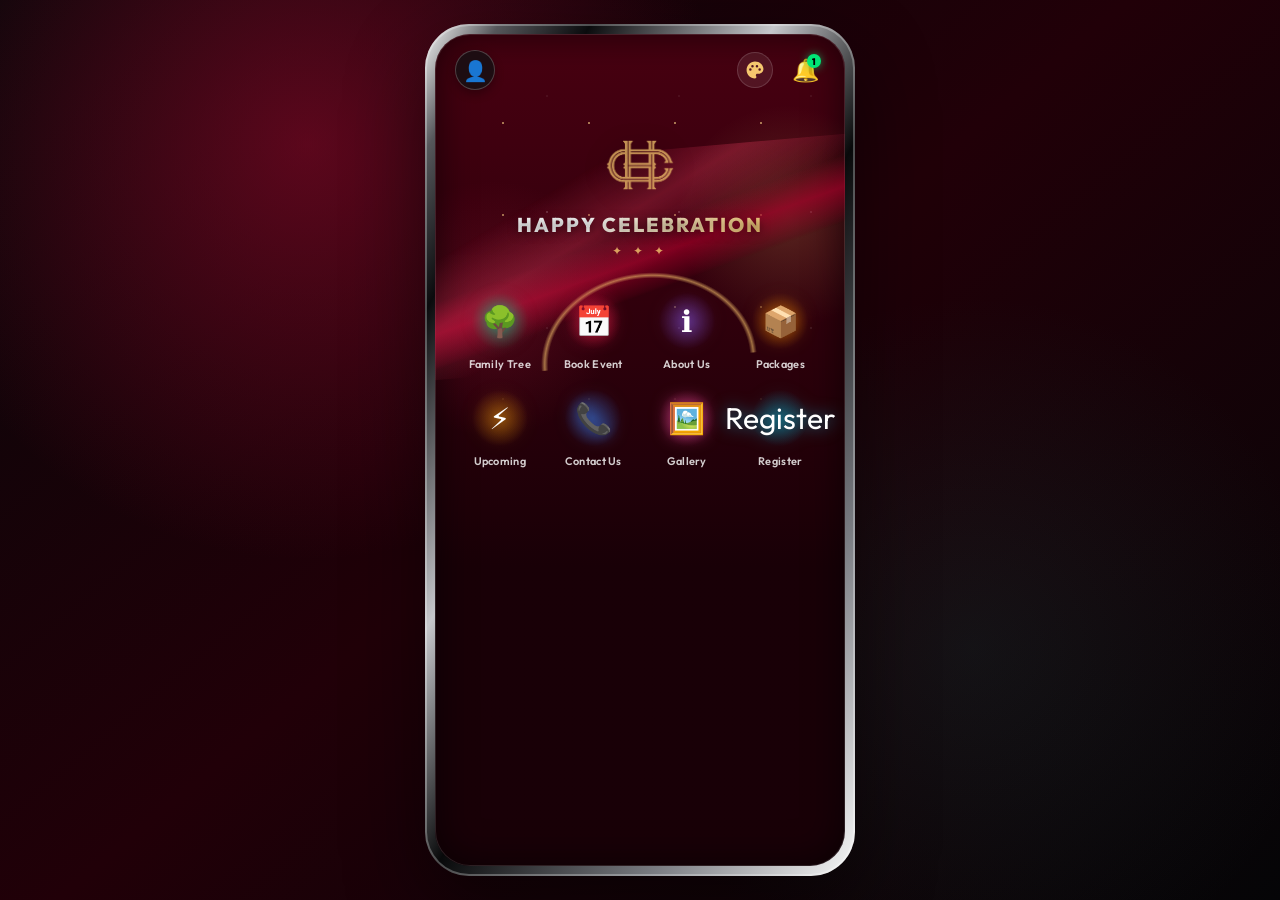
==== hc-dashboard-app/index.html @ 9bcf8393 "Bust browser cache for index.html by bumping styles.css and script.js query parameters to v=82" ====
<!doctype html>
<html lang="en">
  <head>
    <meta charset="utf-8">
    <meta name="viewport" content="width=device-width, initial-scale=1">
    <title>Happy Celebration</title>
    <link rel="preconnect" href="https://fonts.googleapis.com">
    <link rel="preconnect" href="https://fonts.gstatic.com" crossorigin>
    <link href="https://fonts.googleapis.com/css2?family=Outfit:wght@300;400;500;600;700;800&family=Poppins:wght@300;400;500;600;700;800&display=swap" rel="stylesheet">
    <link rel="stylesheet" href="styles.css?v=82">
  </head>
  <body>
    <main class="app-shell" aria-label="Happy Celebration application">
      <section class="phone-frame">
        <div class="screen">
          <!-- Floating Celebration Background Particles -->
          <div class="floating-celebration-container" id="floatingCelebrationContainer" aria-hidden="true"></div>

          <header class="dashboard-header">
            <button class="avatar-btn" id="avatarBtn" aria-label="User Profile" type="button">
              <span class="avatar-placeholder">👤</span>
            </button>
            
            <div class="header-right-actions">
              <!-- Theme Settings Toggle -->
              <button class="theme-settings-btn" id="themeSettingsBtn" aria-label="Change color theme" type="button">
                <span class="theme-picker-icon"></span>
              </button>
              
              <!-- Notification Bell Button -->
              <button class="notification-btn" id="notificationBtn" aria-label="Notifications" type="button">
                <span class="bell-icon">🔔</span>
                <span class="notification-badge">3</span>
              </button>
            </div>

            <!-- Theme Dropdown -->
            <div class="theme-dropdown" id="themeDropdown" style="display: none;">
              <span class="theme-dropdown-title">Choose Color</span>
              <div class="theme-options">
                <button class="theme-opt wine active" data-theme="wine" title="Wine Red" type="button"></button>
                <button class="theme-opt emerald" data-theme="emerald" title="Emerald Green" type="button"></button>
                <button class="theme-opt sapphire" data-theme="sapphire" title="Sapphire Blue" type="button"></button>
                <button class="theme-opt violet" data-theme="violet" title="Midnight Violet" type="button"></button>
                <button class="theme-opt luxury" data-theme="luxury" title="Black & Gold" type="button"></button>
              </div>
            </div>
          </header>

          <!-- Notifications Dropdown -->
          <div class="notifications-dropdown" id="notificationsDropdown" style="display: none;">
            <div class="notifications-header">
              <span>Notifications</span>
              <button class="clear-notifications-btn" id="clearNotificationsBtn" type="button">Clear All</button>
            </div>
            <div class="notifications-list" id="notificationsList">
              <div class="notification-item unread">
                <div class="notification-dot"></div>
                <div class="notification-content">
                  <p class="notification-text">Welcome to Happy Celebration! Plan your next milestone event.</p>
                  <span class="notification-time">Just now</span>
                </div>
              </div>
            </div>
          </div>

          <section class="home-view active" id="homeView" aria-label="Main menu">
            <!-- Center Monogram Logo Hero -->
            <div class="logo-hero-container">
              <img class="main-monogram-logo" src="../assets/hc-logo-mark.png" alt="Happy Celebration">
              <h1 class="logo-hero-title">HAPPY CELEBRATION</h1>
              <div class="logo-hero-sparkle">✦ ✦ ✦</div>
            </div>

            <!-- Cultfit Style Grid (4 columns, 2 rows) -->
            <div class="cultfit-grid">
              <button class="cultfit-tab-btn" type="button" data-panel="family">
                <div class="cultfit-icon-circle bg-emerald">
                  <span class="cultfit-icon">🌳</span>
                </div>
                <span class="cultfit-label">Family Tree</span>
              </button>
              <button class="cultfit-tab-btn" type="button" data-panel="book">
                <div class="cultfit-icon-circle bg-wine">
                  <span class="cultfit-icon">📅</span>
                </div>
                <span class="cultfit-label">Book Event</span>
              </button>
              <button class="cultfit-tab-btn" type="button" data-panel="about">
                <div class="cultfit-icon-circle bg-violet">
                  <span class="cultfit-icon">ℹ️</span>
                </div>
                <span class="cultfit-label">About Us</span>
              </button>
              <button class="cultfit-tab-btn" type="button" data-panel="packages">
                <div class="cultfit-icon-circle bg-luxury">
                  <span class="cultfit-icon">📦</span>
                </div>
                <span class="cultfit-label">Packages</span>
              </button>
              <button class="cultfit-tab-btn" type="button" data-panel="upcoming">
                <div class="cultfit-icon-circle bg-amber">
                  <span class="cultfit-icon">⚡</span>
                </div>
                <span class="cultfit-label">Upcoming</span>
              </button>
              <button class="cultfit-tab-btn" type="button" data-panel="contact">
                <div class="cultfit-icon-circle bg-sapphire">
                  <span class="cultfit-icon">📞</span>
                </div>
                <span class="cultfit-label">Contact Us</span>
              </button>
              <button class="cultfit-tab-btn" type="button" data-panel="gallery">
                <div class="cultfit-icon-circle bg-pink">
                  <span class="cultfit-icon">🖼️</span>
                </div>
                <span class="cultfit-label">Gallery</span>
              </button>
              <button class="cultfit-tab-btn" type="button" data-panel="register">
                <div class="cultfit-icon-circle bg-cyan">
                  <span class="cultfit-icon">🔑</span>
                </div>
                <span class="cultfit-label">Register</span>
              </button>
            </div>
          </section>

          <section class="panel-view" id="panelView" aria-live="polite">
            <div class="panel-top">
              <button class="back-button" type="button" id="backButton" aria-label="Back to menu">&lsaquo;</button>
              <div>
                <p id="panelKicker">Happy Celebration</p>
                <h2 id="panelTitle">Book Event</h2>
              </div>
            </div>
            <div class="panel-content" id="panelContent"></div>
          </section>


        </div>
      </section>
    </main>

    <template id="bookTemplate">
      <div class="book-workspace" style="display: flex; flex-direction: column; height: 100%; min-height: 0;">
        <!-- Custom Tabs Navigation -->
        <div class="book-tabs-nav">
          <button type="button" class="book-tab-nav-btn active" id="bookNowTabBtn">Book Now</button>
          <button type="button" class="book-tab-nav-btn" id="basePricesTabBtn">Base Prices</button>
        </div>

        <!-- Book Now View -->
        <div class="book-now-view active" id="bookNowView" style="display: flex; flex-direction: column; flex: 1; min-height: 0; overflow-y: auto; padding-bottom: 24px;">
          <form class="lux-form book-form" id="bookingForm" style="display: flex; flex-direction: column; gap: 14px; margin-top: 4px;">
            <label>
              <span>Name</span>
              <input name="name" type="text" placeholder="Your name" required autocomplete="off">
            </label>
            <label>
              <span>Event Type</span>
              <select name="eventType" id="bookingEventType" required>
                <option value="Birthday">Birthday</option>
                <option value="Wedding">Wedding</option>
                <option value="Anniversary">Anniversary</option>
                <option value="Corporate Celebration">Corporate Celebration</option>
              </select>
            </label>
            <label>
              <span>Date</span>
              <div class="dropdown-group">
                <select name="bookingMonth" id="bookingMonth" required>
                  <option value="">Month</option>
                  <option value="01">Jan</option>
                  <option value="02">Feb</option>
                  <option value="03">Mar</option>
                  <option value="04">Apr</option>
                  <option value="05">May</option>
                  <option value="06">Jun</option>
                  <option value="07">Jul</option>
                  <option value="08">Aug</option>
                  <option value="09">Sep</option>
                  <option value="10">Oct</option>
                  <option value="11">Nov</option>
                  <option value="12">Dec</option>
                </select>
                <select name="bookingDay" id="bookingDay" required>
                  <option value="">Day</option>
                </select>
                <select name="bookingYear" id="bookingYear" required>
                  <option value="">Year</option>
                </select>
              </div>
            </label>
            <label>
              <span>Guests</span>
              <input name="guests" id="bookingGuests" type="number" min="10" max="1000" value="100" required>
            </label>
            <label>
              <span>Venue</span>
              <input name="venue" type="text" placeholder="City or venue name" required autocomplete="off">
            </label>

            <!-- Live Quote Estimation Card -->
            <div class="live-quote-card" id="liveQuoteCard">
              <span class="quote-header">✦ Live Price Estimation ✦</span>
              <div class="quote-row">
                <span>Base Setup Fee:</span>
                <span id="quoteBaseSetup" class="quote-val">₹0</span>
              </div>
              <div class="quote-row">
                <span>Catering & Setup:</span>
                <span id="quotePerGuest" class="quote-val">₹0</span>
              </div>
              <div class="quote-divider"></div>
              <div class="quote-row total">
                <span>Estimated Total:</span>
                <span id="quoteTotal" class="quote-val">₹0</span>
              </div>
            </div>

            <button class="primary-action" type="submit" style="margin-top: 6px;">Send Booking</button>
            <p class="form-note" id="bookingNote"></p>
          </form>
        </div>

        <!-- Base Prices View -->
        <div class="base-prices-view" id="basePricesView" style="display: none; flex-direction: column; gap: 16px; padding-bottom: 24px; max-height: 480px; overflow-y: auto; padding-right: 4px; margin-top: 4px;">
          <!-- Pricing sheets will be dynamically rendered here -->
        </div>
      </div>
    </template>

    <template id="galleryTemplate">
      <div class="photo-grid">
        <figure>
          <img src="../assets/event-lights.webp" alt="Elegant outdoor event lights">
          <figcaption>Evening Decor</figcaption>
        </figure>
        <figure>
          <img src="../assets/celebration-bg.webp" alt="Colorful celebration confetti">
          <figcaption>Celebration Mood</figcaption>
        </figure>
        <figure>
          <img src="../assets/family-tree.png" alt="Family tree artwork">
          <figcaption>Family Moments</figcaption>
        </figure>
      </div>
    </template>

    <template id="aboutTemplate">
      <article class="story-card" style="max-height: 480px; overflow-y: auto; padding-bottom: 24px;">
        <img src="../assets/event-lights.webp" alt="Warm celebration venue">
        <h3 style="margin-top: 20px; font-size: 19px; line-height: 1.45; color: var(--gold-100);">Never miss the chance to make memories with your family, friends and special ones.</h3>
        <p>At Happy Celebration, we believe that every special moment deserves to be remembered and cherished. Our mission is simple: to bring joy, convenience, and thoughtful planning to your family’s most important occasions.</p>
        <p>We collect and organize birthdays, anniversaries, and milestones, then proactively remind you before each event. With just a few taps, you can book complete celebration packages — from décor, cakes, flowers, snacks, and delicious food spreads — delivered right to your home or chosen venue.</p>
        <p style="font-family: Georgia, serif; font-style: italic; color: var(--gold-100); font-size: 15px; font-weight: 700; text-align: center; margin: 24px 0; padding: 10px 0; border-top: 1px dashed rgba(245, 199, 110, 0.3); border-bottom: 1px dashed rgba(245, 199, 110, 0.3); text-shadow: 0 0 8px rgba(245, 199, 110, 0.4);">
          ✦ Never miss celebrating — make it memorable. ✦
        </p>
        <p>Our vision is to make celebrations stress‑free, beautifully organized, and truly unforgettable. Whether it’s a cozy family gathering with light snacks or a grand event with full meals, we’re here to ensure that happiness arrives on time, every time.</p>
        <div class="stats" style="margin-top: 20px;">
          <span><strong>250+</strong>Events</span>
          <span><strong>12</strong>Cities</span>
          <span><strong>4.9</strong>Rating</span>
        </div>
      </article>
    </template>

    <template id="familyTemplate">
      <div class="family-workspace">
        <!-- Custom Tabs Navigation -->
        <div class="family-tabs-nav">
          <button type="button" class="family-tab-nav-btn active" id="editorTabBtn">Members</button>
          <button type="button" class="family-tab-nav-btn" id="previewTabBtn">Preview</button>
          <button type="button" class="family-tab-nav-btn" id="syncTabBtn">Sync</button>
        </div>

        <!-- Editor Tab View -->
        <div class="family-editor-view active" id="familyEditorView">
          <div class="editor-header">
            <button class="primary-action" id="addMemberBtn" type="button">+ Add Family Member</button>
            <button class="secondary-action" id="exportCsvBtn" type="button" style="min-height: 40px; font-size: 13px; padding: 0 16px;">Export Excel</button>
            <button class="danger-action" id="clearTreeBtn" type="button">Reset Tree</button>
          </div>
          <div class="members-list-list" id="membersListList">
            <!-- Dynamically populated list of member rows -->
          </div>
        </div>

        <!-- Preview Tab View -->
        <div class="family-preview-view" id="familyPreviewView" style="display: none;">

          <div class="tree-zoom-controls">
            <button type="button" class="zoom-btn" id="zoomOutBtn" aria-label="Zoom Out">−</button>
            <span class="zoom-label" id="zoomLabel">100%</span>
            <button type="button" class="zoom-btn" id="zoomInBtn" aria-label="Zoom In">+</button>
            <button type="button" class="zoom-btn" id="zoomFitBtn">Auto Fit</button>
            <button type="button" class="zoom-btn" id="clearTreeZoomBtn" style="width: auto; padding: 0 10px; font-size: 11px; text-transform: uppercase; letter-spacing: 0.5px; border-color: rgba(255, 74, 90, 0.4); color: #ff9aa2; background: rgba(255, 74, 90, 0.1); margin-left: 8px;">Reset</button>
          </div>
          
          <div class="tree-canvas-wrapper circular-mode" id="treeCanvasWrapper">
            <div id="treeCanvas" class="tree-canvas">
              <!-- Dynamically populated interactive tree -->
            </div>
          </div>
          <p class="swipe-hint">↔ Tap circles to edit/delete. Swipe/zoom to explore tree ↔</p>
        </div>

        <!-- Sync Tab View -->
        <div class="family-sync-view" id="familySyncView" style="display: none;">
          <div class="sync-card">
            <h3>Google Sheets Sync</h3>
            <p>Automatically save and backup your family tree to a Google Sheet, allowing family members to submit their details directly from their own devices.</p>
            
            <label class="lux-label" style="display: block; margin-bottom: 14px;">
              <span style="display: block; margin-bottom: 6px; font-size: 13px; font-weight: 500; color: var(--gold-300);">Google Apps Script Web App URL</span>
              <input type="url" id="googleSheetUrlInput" placeholder="https://script.google.com/macros/s/.../exec" autocomplete="off" style="width: 100%; min-height: 42px; padding: 10px; border-radius: 8px; border: 1px solid rgba(245, 199, 110, 0.4); background: rgba(30, 4, 12, 0.85); color: #fff;">
            </label>
            
            <div class="sync-actions" style="margin-top: 14px; display: flex; flex-direction: column; gap: 10px;">
              <div style="display: flex; gap: 10px; width: 100%;">
                <button class="primary-action" id="pullFromSheetsBtn" type="button" style="flex: 1; min-height: 40px; font-size: 13px;">Pull from Google Sheets</button>
                <button class="primary-action" id="pushToSheetsBtn" type="button" style="flex: 1; min-height: 40px; font-size: 13px;">Push to Google Sheets</button>
              </div>
              <button class="secondary-action" id="saveSyncConfigBtn" type="button" style="width: 100%; min-height: 40px; font-size: 13px;">Save Config</button>
            </div>
            
            <div id="syncStatusMessage" style="margin-top: 12px; font-size: 13px; color: var(--gold-300); font-weight: 500; text-align: center;"></div>
            
            <div class="instructions-box" style="margin-top: 20px; padding: 14px; border: 1px dashed rgba(245, 199, 110, 0.3); border-radius: 8px; font-size: 13px; color: #eee; background: rgba(30, 4, 12, 0.35);">
              <h4 style="color: var(--gold-100); margin-bottom: 8px;">How to set up Google Sheets (100% Free):</h4>
              <ol style="margin-left: 16px; display: flex; flex-direction: column; gap: 6px; padding-left: 10px;">
                <li>Create a new Google Sheet.</li>
                <li>Go to <strong>Extensions &gt; Apps Script</strong>.</li>
                <li>Delete any default code, paste the script code using the button below.</li>
                <li>Click <strong>Deploy &gt; New deployment</strong>. Select "Web app", set Execute as "Me", and Who has access to "Anyone".</li>
                <li>Deploy, authorize permissions, copy the Web App URL, and paste it here!</li>
              </ol>
              <button type="button" class="secondary-action" id="copyAppsScriptBtn" style="margin-top: 12px; width: 100%; min-height: 36px; font-size: 12px;">Copy Google Apps Script Code</button>
            </div>
          </div>
          
          <div class="sync-card" style="margin-top: 20px;">
            <h3>WhatsApp Submission Tool</h3>
            <p>Generate a direct WhatsApp sharing text message template or link that family members can use to send you their structured details.</p>
            
            <div class="sync-actions" style="margin-top: 14px;">
              <button class="primary-action" id="generateWaLinkBtn" type="button" style="width: 100%; min-height: 40px; font-size: 13px;">Copy WhatsApp Format & Link</button>
            </div>
          </div>
        </div>

        <!-- Member Profile Details Card Overlay -->
        <div id="profileCardOverlay" class="tree-modal-overlay" style="display: none;">
          <div class="tree-modal-content profile-card-content">
            <button type="button" class="profile-close-btn" id="profileCloseBtn" aria-label="Close profile">&times;</button>
            
            <div class="profile-header">
              <div class="profile-avatar" id="profileAvatar">-</div>
              <h3 class="profile-name" id="profileName">Member Name</h3>
              <span class="profile-relation" id="profileRelation">Relation</span>
            </div>
            
            <div class="profile-body">
              <div class="profile-info-row" id="profileBirthRow">
                <span class="info-icon">🎂</span>
                <div>
                  <span class="info-label">Birthday</span>
                  <span class="info-value" id="profileBirthDate">-</span>
                </div>
              </div>
              
              <div class="profile-info-row" id="profileAnniversaryRow" style="display: none;">
                <span class="info-icon">💍</span>
                <div>
                  <span class="info-label">Wedding Anniversary</span>
                  <span class="info-value" id="profileAnniversaryDate">-</span>
                </div>
              </div>

              <div class="profile-info-row" id="profilePhoneRow">
                <span class="info-icon">📞</span>
                <div>
                  <span class="info-label">Contact Number</span>
                  <span class="info-value" id="profilePhone">-</span>
                </div>
              </div>

              <div class="profile-info-row" id="profileEmailRow">
                <span class="info-icon">✉️</span>
                <div>
                  <span class="info-label">Email ID</span>
                  <span class="info-value" id="profileEmail">-</span>
                </div>
              </div>
            </div>

            <div class="profile-actions">
              <div class="contact-quick-actions">
                <a href="#" id="profileCallAction" class="quick-action-btn call" title="Call"><span class="action-icon">📞</span>Call</a>
                <a href="#" id="profileWaAction" class="quick-action-btn whatsapp" title="WhatsApp"><span class="action-icon">💬</span>WhatsApp</a>
                <a href="#" id="profileEmailAction" class="quick-action-btn email" title="Email"><span class="action-icon">✉️</span>Email</a>
              </div>
              <button type="button" class="primary-action" id="profileEditBtn" style="width: 100%; margin-top: 14px;">Edit Details</button>
              <button type="button" class="primary-action" id="profileAddRelativeBtn" style="width: 100%; margin-top: 8px; background: var(--gold-300); color: #100006; display: none;">Add Relative</button>
            </div>
          </div>
        </div>

        <!-- Custom Glassmorphic Popup Modal Overlay -->
        <div id="treeModal" class="tree-modal-overlay" style="display: none;">
          <div class="tree-modal-content">
            <h4 id="modalTitle">Add Member</h4>

            <form id="modalForm" class="lux-form compact-form" onsubmit="return false;">
              <!-- Add hidden inputs to keep track of targets -->
              <input type="hidden" id="modalActionType" value="add">
              <input type="hidden" id="modalTargetId" value="">
              
              <!-- Multiple Parents Fields (shown for add-parents) -->
              <div id="modalMultipleParentsContainer" style="display: none;">
                <div style="margin-bottom: 16px; border-bottom: 1px solid rgba(245, 199, 110, 0.2); padding-bottom: 12px;">
                  <span style="color: var(--gold-300); font-weight: bold; display: block; margin-bottom: 8px; font-size: 14px;">Father's Details</span>
                  <label>
                    <span>Father's Name</span>
                    <input id="modalFatherName" type="text" placeholder="Name" autocomplete="off">
                  </label>
                  <label style="margin-top: 10px; display: block;">
                    <span>Birth Year</span>
                    <input id="modalFatherBirthYear" type="number" placeholder="e.g. 1940" min="1800" max="2026" style="width: 100%; min-height: 42px; padding: 10px; border-radius: 8px; border: 1px solid rgba(245, 199, 110, 0.4); background: rgba(30, 4, 12, 0.85); color: #fff;">
                  </label>
                </div>
                <div>
                  <span style="color: var(--gold-300); font-weight: bold; display: block; margin-bottom: 8px; font-size: 14px;">Mother's Details</span>
                  <label>
                    <span>Mother's Name (Maiden Name)</span>
                    <input id="modalMotherName" type="text" placeholder="Name" autocomplete="off">
                  </label>
                  <label style="margin-top: 10px; display: block;">
                    <span>Birth Year</span>
                    <input id="modalMotherBirthYear" type="number" placeholder="e.g. 1945" min="1800" max="2026" style="width: 100%; min-height: 42px; padding: 10px; border-radius: 8px; border: 1px solid rgba(245, 199, 110, 0.4); background: rgba(30, 4, 12, 0.85); color: #fff;">
                  </label>
                </div>
              </div>
              
              <!-- Main Member Fields -->
              <div id="modalMainFields">
                <label>
                  <span>Name</span>
                  <input name="modalName" id="modalName" type="text" placeholder="Name" required autocomplete="off">
                </label>

                <label id="modalGenderLabel">
                  <span>Gender</span>
                  <div class="gender-selector">
                    <label class="gender-btn male-btn active" id="modalMaleBtn">
                      <input type="radio" name="modalGender" value="Male" checked required>
                      <span>Male ♂</span>
                    </label>
                    <label class="gender-btn female-btn" id="modalFemaleBtn">
                      <input type="radio" name="modalGender" value="Female" required>
                      <span>Female ♀</span>
                    </label>
                  </div>
                </label>

                <!-- Date Fields (Inline Dropdowns) -->
                <label id="modalBirthDateLabel" style="margin-top: 14px;">
                  <span>Birth Date</span>
                  <div class="dropdown-group">
                    <select name="modalBirthMonth" id="modalBirthMonth">
                      <option value="">Month</option>
                      <option value="01">Jan</option>
                      <option value="02">Feb</option>
                      <option value="03">Mar</option>
                      <option value="04">Apr</option>
                      <option value="05">May</option>
                      <option value="06">Jun</option>
                      <option value="07">Jul</option>
                      <option value="08">Aug</option>
                      <option value="09">Sep</option>
                      <option value="10">Oct</option>
                      <option value="11">Nov</option>
                      <option value="12">Dec</option>
                    </select>
                    <select name="modalBirthDay" id="modalBirthDay">
                      <option value="">Day</option>
                    </select>
                    <select name="modalBirthYear" id="modalBirthYear">
                      <option value="">Year</option>
                    </select>
                  </div>
                </label>

                
                <label id="modalAnniversaryLabel" style="display: none; margin-top: 14px;">
                  <span>Anniversary Date</span>
                  <div class="dropdown-group">
                    <select name="modalAnniversaryMonth" id="modalAnniversaryMonth">
                      <option value="">Month</option>
                      <option value="01">Jan</option>
                      <option value="02">Feb</option>
                      <option value="03">Mar</option>
                      <option value="04">Apr</option>
                      <option value="05">May</option>
                      <option value="06">Jun</option>
                      <option value="07">Jul</option>
                      <option value="08">Aug</option>
                      <option value="09">Sep</option>
                      <option value="10">Oct</option>
                      <option value="11">Nov</option>
                      <option value="12">Dec</option>
                    </select>
                    <select name="modalAnniversaryDay" id="modalAnniversaryDay">
                      <option value="">Day</option>
                    </select>
                    <select name="modalAnniversaryYear" id="modalAnniversaryYear">
                      <option value="">Year</option>
                    </select>
                  </div>
                </label>

                <label id="modalPhoneLabel" style="margin-top: 14px; display: block;">
                  <span>Phone Number</span>
                  <input name="modalPhone" id="modalPhone" type="tel" placeholder="e.g. +91 98765 43210" autocomplete="off" style="width: 100%; min-height: 42px; padding: 10px; border-radius: 8px; border: 1px solid rgba(245, 199, 110, 0.4); background: rgba(30, 4, 12, 0.85); color: #fff;">
                </label>

                <label id="modalEmailLabel" style="margin-top: 14px; display: block;">
                  <span>Email ID</span>
                  <input name="modalEmail" id="modalEmail" type="email" placeholder="e.g. name@email.com" autocomplete="off" style="width: 100%; min-height: 42px; padding: 10px; border-radius: 8px; border: 1px solid rgba(245, 199, 110, 0.4); background: rgba(30, 4, 12, 0.85); color: #fff;">
                </label>
              </div>

              <!-- Spouse Name Field (integrated inline in same view, shown for root/grandparent members) -->
              <div id="modalSpouseContainer" style="display: none; margin-top: 14px;">
                <label>
                  <span>Spouse Name</span>
                  <input name="modalSpouseName" id="modalSpouseName" type="text" placeholder="Spouse Name" autocomplete="off">
                </label>
              </div>
              
              <!-- Children Section (integrated inline in same view, shown for root/grandparent members) -->
              <div class="modal-children-section" id="modalChildrenSection" style="display: none;">
                <span class="modal-relations-title" style="display: block; margin-bottom: 8px;">Children</span>
                <div class="modal-children-list" id="modalChildrenList" style="display: flex; flex-direction: column; gap: 8px; max-height: 220px; overflow-y: auto; padding-right: 4px; margin-bottom: 10px;">
                  <!-- Dynamically added child input rows -->
                </div>
                <button type="button" class="secondary-action" id="modalAddChildRowBtn" style="width: 100%; min-height: 36px; font-size: 13px; margin-bottom: 14px;">+ Add Child</button>
              </div>
              
              <div class="modal-relations-section" id="modalRelationsSection">
                <span class="modal-relations-title">Add Relative</span>
                <div class="modal-relations-buttons">
                  <button type="button" class="secondary-action" id="modalAddSpouseBtn">+ Spouse</button>
                  <button type="button" class="secondary-action" id="modalAddChildBtn">+ Child</button>
                </div>
              </div>
              
              <div class="modal-actions" style="display: flex; gap: 10px; margin-top: 14px;">
                <button class="primary-action" id="modalSubmitBtn" type="submit" style="flex: 1;">Save</button>
                <button class="secondary-action" id="modalCancelBtn" type="button" style="flex: 1; min-height: 50px;">Cancel</button>
              </div>
              
              <!-- Additional Delete Action button when editing an existing member -->
              <button class="danger-action" id="modalDeleteBtn" type="button" style="width: 100%; margin-top: 8px; display: none;">Delete Member</button>
            </form>
          </div>
        </div>

        <!-- Custom Relationship Selector Modal -->
        <div id="relationshipSelectorModal" class="tree-modal-overlay" style="display: none;">
          <div class="tree-modal-content relationship-selector-content">
            <button type="button" class="profile-close-btn" id="relationshipSelectorCloseBtn" aria-label="Close relationship selector">&times;</button>
            <h3 id="relationshipSelectorTitle">Add a relative</h3>
            
            <div class="relationship-options-container">
              <!-- Top Row -->
              <div class="relationship-row top-row">
                <button type="button" class="rel-opt-btn male" data-relation="father">
                  <div class="rel-icon-circle"><span class="rel-icon">👴</span><span class="plus-badge">+</span></div>
                  <span class="rel-label">Add father</span>
                </button>
                <button type="button" class="rel-opt-btn female" data-relation="mother">
                  <div class="rel-icon-circle"><span class="rel-icon">👵</span><span class="plus-badge">+</span></div>
                  <span class="rel-label">Add mother</span>
                </button>
              </div>
              
              <!-- Middle Row -->
              <div class="relationship-row middle-row">
                <button type="button" class="rel-opt-btn couple" data-relation="partner">
                  <div class="rel-icon-circle"><span class="rel-icon">💍</span><span class="plus-badge">+</span></div>
                  <span class="rel-label">Add partner</span>
                </button>
                <button type="button" class="rel-opt-btn male" data-relation="brother">
                  <div class="rel-icon-circle"><span class="rel-icon">👦</span><span class="plus-badge">+</span></div>
                  <span class="rel-label">Add brother</span>
                </button>
                <button type="button" class="rel-opt-btn female" data-relation="sister">
                  <div class="rel-icon-circle"><span class="rel-icon">👧</span><span class="plus-badge">+</span></div>
                  <span class="rel-label">Add sister</span>
                </button>
              </div>
              
              <!-- Bottom Row -->
              <div class="relationship-row bottom-row">
                <button type="button" class="rel-opt-btn male" data-relation="son">
                  <div class="rel-icon-circle"><span class="rel-icon">👶</span><span class="plus-badge">+</span></div>
                  <span class="rel-label">Add son</span>
                </button>
                <button type="button" class="rel-opt-btn female" data-relation="daughter">
                  <div class="rel-icon-circle"><span class="rel-icon">👶</span><span class="plus-badge">+</span></div>
                  <span class="rel-label">Add daughter</span>
                </button>
              </div>
            </div>
            
            <div class="or-separator">OR</div>
            <button type="button" class="primary-action" id="relationshipSelectorMultipleBtn" style="width: 100%;">Add multiple relatives</button>
          </div>
        </div>
      </div>
    </template>

    <template id="registerTemplate">
      <div class="auth-workspace" style="display: flex; flex-direction: column; height: 100%; min-height: 0;">
        <!-- Auth Tabs Navigation -->
        <div class="auth-tabs-nav">
          <button type="button" class="auth-tab-nav-btn active" id="signInTabBtn">Sign In</button>
          <button type="button" class="auth-tab-nav-btn" id="signUpTabBtn">Sign Up</button>
        </div>

        <!-- Sign In View -->
        <div class="auth-view active" id="signInView" style="display: flex; flex-direction: column; flex: 1; min-height: 0;">
          <form class="lux-form" id="signInForm" style="display: flex; flex-direction: column; gap: 14px; margin-top: 4px;">
            <label>
              <span>Full Name</span>
              <input name="fullName" id="signInName" type="text" placeholder="Your full name" required autocomplete="off">
            </label>
            <label>
              <span>Phone Number</span>
              <input name="phone" id="signInPhone" type="tel" placeholder="e.g. +91 98765 43210" required autocomplete="off">
            </label>
            <button class="primary-action" type="submit" style="margin-top: 6px; width: 100%;">Sign In</button>
            <p class="form-note" id="signInNote"></p>
          </form>
        </div>

        <!-- Sign Up View -->
        <div class="auth-view" id="signUpView" style="display: none; flex-direction: column; flex: 1; min-height: 0;">
          <form class="lux-form" id="registerForm" style="display: flex; flex-direction: column; gap: 14px; margin-top: 4px;">
            <label>
              <span>Full Name</span>
              <input name="fullName" id="registerName" type="text" placeholder="Your name" required autocomplete="off">
            </label>
            <label>
              <span>Phone Number</span>
              <input name="phone" id="registerPhone" type="tel" placeholder="e.g. +91 98765 43210" required autocomplete="off">
            </label>
            <label>
              <span>Email ID</span>
              <input name="emailId" id="registerEmail" type="email" placeholder="example@domain.com" autocomplete="off">
            </label>
            <label>
              <span>Role</span>
              <select name="role" id="registerRole" required>
                <option value="Guest">Guest</option>
                <option value="Family Member">Family Member</option>
                <option value="Organizer">Organizer</option>
              </select>
            </label>
            <button class="primary-action" type="submit" style="margin-top: 6px; width: 100%;">Register</button>
            <p class="form-note" id="registerNote"></p>
          </form>
        </div>
      </div>
    </template>

    <template id="contactTemplate">
      <div class="contact-list">
        <a href="tel:+918850228282">
          <span class="contact-icon">&#9742;</span>
          <span><strong>Call</strong>+91 88502 28282</span>
        </a>
        <a href="mailto:happycelebration2@gmail.com">
          <span class="contact-icon">&#9993;</span>
          <span><strong>Email</strong>happycelebration2@gmail.com</span>
        </a>
        <a class="whatsapp-contact" href="https://wa.me/918850228282">
          <span class="contact-icon whatsapp-icon"></span>
          <span><strong>WhatsApp</strong>Quick message</span>
        </a>
      </div>
    </template>

    <template id="packagesTemplate">
      <div class="packages-workspace" style="display: flex; flex-direction: column; gap: 16px; overflow-y: auto; padding: 4px; font-family: 'Outfit', sans-serif;">
        <p class="packages-intro" style="color: var(--soft); font-size: 13px; line-height: 1.5; margin: 0 4px;">
          Choose from our curated celebration packages. We handle everything from themed décor, gourmet spreads, and custom cakes to music and photo setups.
        </p>
        
        <!-- Gold Package -->
        <div class="package-card" style="background: rgba(130, 4, 33, 0.3); border: 1.5px solid rgba(245, 199, 110, 0.3); border-radius: 16px; padding: 18px; display: flex; flex-direction: column; gap: 12px; box-shadow: 0 6px 16px rgba(0,0,0,0.3); transition: transform 0.2s ease;">
          <div style="display: flex; justify-content: space-between; align-items: center;">
            <h3 style="color: var(--gold-300); margin: 0; font-size: 18px; font-weight: 700; letter-spacing: 0.5px;">🌟 Gold Package</h3>
            <span style="color: #fff; font-weight: 800; font-size: 16px;">₹15,000</span>
          </div>
          <p style="color: rgba(255,255,255,0.8); font-size: 13px; line-height: 1.4; margin: 0;">
            Perfect for intimate gatherings and elegant family functions.
          </p>
          <ul style="color: rgba(255,255,255,0.7); font-size: 12px; margin: 0; padding-left: 20px; line-height: 1.6;">
            <li>Standard Theme Balloon & Flower Decor</li>
            <li>Premium 1kg Custom Cake</li>
            <li>Catering Spread for up to 30 Guests</li>
            <li>High-Quality Audio & Playlist Setup</li>
          </ul>
          <button class="primary-action book-pkg-btn" data-package="Gold" type="button" style="width: 100%; margin-top: 6px;">Select & Book Gold</button>
        </div>

        <!-- Diamond Package -->
        <div class="package-card" style="background: rgba(130, 4, 33, 0.3); border: 1.5px solid rgba(245, 199, 110, 0.5); border-radius: 16px; padding: 18px; display: flex; flex-direction: column; gap: 12px; box-shadow: 0 6px 16px rgba(0,0,0,0.3); position: relative; overflow: hidden;">
          <div style="position: absolute; top: 12px; right: -30px; background: var(--gold-300); color: #000; font-size: 9px; font-weight: 800; padding: 4px 30px; transform: rotate(45deg); text-transform: uppercase; letter-spacing: 0.5px;">Popular</div>
          <div style="display: flex; justify-content: space-between; align-items: center;">
            <h3 style="color: var(--gold-300); margin: 0; font-size: 18px; font-weight: 700; letter-spacing: 0.5px;">💎 Diamond Package</h3>
            <span style="color: #fff; font-weight: 800; font-size: 16px;">₹35,000</span>
          </div>
          <p style="color: rgba(255,255,255,0.8); font-size: 13px; line-height: 1.4; margin: 0;">
            Our most popular tier, delivering a beautiful grand experience.
          </p>
          <ul style="color: rgba(255,255,255,0.7); font-size: 12px; margin: 0; padding-left: 20px; line-height: 1.6;">
            <li>Thematic Backdrop with Fairy Lights & Stage Decor</li>
            <li>Gourmet 2-Tier Designer Cake (2kg)</li>
            <li>Premium Buffet Catering for up to 60 Guests</li>
            <li>Professional Host / MC with Interactive Games</li>
            <li>DSLR Photography (3 Hours Coverage)</li>
          </ul>
          <button class="primary-action book-pkg-btn" data-package="Diamond" type="button" style="width: 100%; margin-top: 6px;">Select & Book Diamond</button>
        </div>

        <!-- Platinum Package -->
        <div class="package-card" style="background: rgba(130, 4, 33, 0.3); border: 1.5px solid rgba(245, 199, 110, 0.7); border-radius: 16px; padding: 18px; display: flex; flex-direction: column; gap: 12px; box-shadow: 0 6px 16px rgba(0,0,0,0.3);">
          <div style="display: flex; justify-content: space-between; align-items: center;">
            <h3 style="color: var(--gold-300); margin: 0; font-size: 18px; font-weight: 700; letter-spacing: 0.5px;">👑 Platinum Package</h3>
            <span style="color: #fff; font-weight: 800; font-size: 16px;">₹75,000</span>
          </div>
          <p style="color: rgba(255,255,255,0.8); font-size: 13px; line-height: 1.4; margin: 0;">
            A luxury all-inclusive package for truly unforgettable milestones.
          </p>
          <ul style="color: rgba(255,255,255,0.7); font-size: 12px; margin: 0; padding-left: 20px; line-height: 1.6;">
            <li>Custom 3D Theme Stage Setup & Grand Floral Entry Arch</li>
            <li>Premium Multilayer Tier Cake (4kg)</li>
            <li>Live Food Stations & Gourmet Buffet Catering</li>
            <li>Professional Sound, DJ System, & LED Screen</li>
            <li>Complete Photo & Cinematic Video Coverage</li>
          </ul>
          <button class="primary-action book-pkg-btn" data-package="Platinum" type="button" style="width: 100%; margin-top: 6px;">Select & Book Platinum</button>
        </div>
      </div>
    </template>

    <template id="upcomingTemplate">
      <div class="upcoming-workspace" style="display: flex; flex-direction: column; gap: 14px; overflow-y: auto; padding: 4px; font-family: 'Outfit', sans-serif;">
        <p class="upcoming-intro" style="color: var(--soft); font-size: 13px; line-height: 1.5; margin: 0 4px;">
          Timeline of upcoming birthdays and anniversaries from your family tree. Plan a custom booking directly!
        </p>
        <div id="upcomingEventsContainer" style="display: flex; flex-direction: column; gap: 12px;">
          <!-- Dynamically filled list -->
          <div class="empty-state" style="text-align: center; padding: 40px 20px; color: var(--soft); font-size: 14px;">
            🌳 No family members found. Add members to your family tree to track their upcoming events.
          </div>
        </div>
      </div>
    </template>

    <script src="script.js?v=82"></script>
  </body>
</html>
---- hc-dashboard-app/styles.css ----
:root {
  /* Wine Red (default) */
  --screen-bg: #150006;
  --screen-radial-1: rgba(245, 199, 110, 0.18);
  --screen-radial-2: rgba(233, 45, 86, 0.18);
  --screen-linear: linear-gradient(180deg, rgba(77, 0, 18, 0.92), rgba(25, 0, 7, 0.98) 64%);
  
  --diagonal-glow-1: rgba(244, 63, 101, 0.33);
  --diagonal-glow-2: rgba(168, 0, 42, 0.72);
  --diagonal-glow-3: rgba(98, 0, 25, 0.26);
  
  --card-border: rgba(229, 39, 78, 0.84);
  --card-bg-gradient: linear-gradient(145deg, rgba(130, 4, 33, 0.54), rgba(59, 0, 15, 0.78));
  --card-bg-solid: rgba(75, 0, 19, 0.56);
  --card-shadow-inner: rgba(255, 78, 117, 0.04);
  
  --dropdown-bg: rgba(30, 4, 12, 0.95);
  --dropdown-border: rgba(255, 255, 255, 0.15);

  --wine-950: #150006;
  --wine-900: #25000a;
  --wine-800: #430014;
  --wine-700: #68051f;
  --rose-line: #b21f3f;
  --gold-100: #fff2bd;
  --gold-300: #f5c76e;
  --gold-500: #c9822d;
  --ink: #ffffff;
  --soft: rgba(255, 255, 255, 0.78);
  --shadow: rgba(0, 0, 0, 0.48);
}

body.theme-emerald {
  --screen-bg: #03120a;
  --screen-radial-1: rgba(245, 199, 110, 0.15);
  --screen-radial-2: rgba(10, 154, 79, 0.15);
  --screen-linear: linear-gradient(180deg, rgba(8, 60, 33, 0.92), rgba(2, 20, 11, 0.98) 64%);
  --diagonal-glow-1: rgba(14, 172, 98, 0.33);
  --diagonal-glow-2: rgba(10, 154, 79, 0.72);
  --diagonal-glow-3: rgba(8, 60, 33, 0.26);
  --card-border: rgba(10, 154, 79, 0.84);
  --card-bg-gradient: linear-gradient(145deg, rgba(8, 60, 33, 0.54), rgba(4, 20, 11, 0.78));
  --card-bg-solid: rgba(4, 30, 16, 0.56);
  --card-shadow-inner: rgba(10, 154, 79, 0.04);
  --dropdown-bg: rgba(6, 30, 16, 0.95);
  --dropdown-border: rgba(255, 255, 255, 0.15);
}

body.theme-sapphire {
  --screen-bg: #020c1b;
  --screen-radial-1: rgba(245, 199, 110, 0.15);
  --screen-radial-2: rgba(29, 114, 185, 0.15);
  --screen-linear: linear-gradient(180deg, rgba(8, 41, 85, 0.92), rgba(2, 12, 28, 0.98) 64%);
  --diagonal-glow-1: rgba(29, 134, 229, 0.33);
  --diagonal-glow-2: rgba(29, 114, 185, 0.72);
  --diagonal-glow-3: rgba(8, 41, 85, 0.26);
  --card-border: rgba(29, 114, 185, 0.84);
  --card-bg-gradient: linear-gradient(145deg, rgba(8, 41, 85, 0.54), rgba(2, 12, 28, 0.78));
  --card-bg-solid: rgba(4, 20, 51, 0.56);
  --card-shadow-inner: rgba(29, 114, 185, 0.04);
  --dropdown-bg: rgba(4, 20, 51, 0.95);
  --dropdown-border: rgba(255, 255, 255, 0.15);
}

body.theme-violet {
  --screen-bg: #0c0216;
  --screen-radial-1: rgba(245, 199, 110, 0.15);
  --screen-radial-2: rgba(139, 22, 180, 0.15);
  --screen-linear: linear-gradient(180deg, rgba(42, 8, 69, 0.92), rgba(10, 2, 18, 0.98) 64%);
  --diagonal-glow-1: rgba(172, 14, 229, 0.33);
  --diagonal-glow-2: rgba(139, 22, 180, 0.72);
  --diagonal-glow-3: rgba(42, 8, 69, 0.26);
  --card-border: rgba(139, 22, 180, 0.84);
  --card-bg-gradient: linear-gradient(145deg, rgba(42, 8, 69, 0.54), rgba(10, 2, 18, 0.78));
  --card-bg-solid: rgba(24, 6, 40, 0.56);
  --card-shadow-inner: rgba(139, 22, 180, 0.04);
  --dropdown-bg: rgba(24, 6, 40, 0.95);
  --dropdown-border: rgba(255, 255, 255, 0.15);
}

body.theme-luxury {
  --screen-bg: #09090b;
  --screen-radial-1: rgba(255, 255, 255, 0.05);
  --screen-radial-2: rgba(201, 130, 45, 0.15);
  --screen-linear: linear-gradient(180deg, rgba(28, 28, 31, 0.92), rgba(10, 10, 11, 0.98) 64%);
  --diagonal-glow-1: rgba(245, 199, 110, 0.2);
  --diagonal-glow-2: rgba(201, 130, 45, 0.5);
  --diagonal-glow-3: rgba(28, 28, 31, 0.26);
  --card-border: rgba(201, 130, 45, 0.84);
  --card-bg-gradient: linear-gradient(145deg, rgba(28, 28, 31, 0.54), rgba(10, 10, 11, 0.78));
  --card-bg-solid: rgba(18, 18, 20, 0.56);
  --card-shadow-inner: rgba(201, 130, 45, 0.04);
  --dropdown-bg: rgba(18, 18, 20, 0.95);
  --dropdown-border: rgba(255, 255, 255, 0.15);
}

* {
  box-sizing: border-box;
}

html,
body {
  min-height: 100%;
}

body {
  margin: 0;
  color: var(--ink);
  font-family: 'Outfit', 'Poppins', Inter, ui-sans-serif, system-ui, -apple-system, BlinkMacSystemFont, "Segoe UI", sans-serif;
  background:
    radial-gradient(circle at 24% 16%, rgba(154, 10, 45, 0.54), transparent 26rem),
    radial-gradient(circle at 76% 72%, rgba(27, 101, 96, 0.16), transparent 22rem),
    linear-gradient(140deg, #080609, #210008 48%, #050507);
  -webkit-font-smoothing: antialiased;
  -moz-osx-font-smoothing: grayscale;
  text-rendering: optimizeLegibility;
}

button,
input,
select {
  font: inherit;
}

.app-shell {
  min-height: 100vh;
  display: grid;
  place-items: center;
  padding: 24px;
}

.phone-frame {
  width: min(430px, 100%);
  height: min(900px, calc(100vh - 48px));
  padding: 10px;
  border-radius: 44px;
  background:
    linear-gradient(120deg, #f9f9f9, #56575b 8%, #0a0b0d 18%, #c6c7cb 38%, #08090a 54%, #7a7c82 78%, #f8f8f8);
  box-shadow: 0 30px 80px var(--shadow), inset 0 0 0 2px rgba(255, 255, 255, 0.28);
}

.screen {
  position: relative;
  height: calc(min(900px, 100vh - 48px) - 20px);
  overflow: hidden;
  border-radius: 35px;
  background:
    radial-gradient(circle at 86% 22%, var(--screen-radial-1), transparent 7rem),
    radial-gradient(circle at 14% 33%, var(--screen-radial-2), transparent 8rem),
    var(--screen-linear),
    var(--screen-bg);
  box-shadow: inset 0 0 0 1px rgba(255, 255, 255, 0.12), inset 0 0 38px rgba(0, 0, 0, 0.65);
}

.screen::before {
  content: "";
  position: absolute;
  inset: 118px -50px auto -50px;
  height: 210px;
  background:
    linear-gradient(154deg, transparent 25%, var(--diagonal-glow-1), transparent 54%),
    radial-gradient(ellipse at 50% 100%, transparent 28%, rgba(252, 201, 111, 0.62) 29%, transparent 30%),
    linear-gradient(165deg, transparent 42%, var(--diagonal-glow-2), var(--diagonal-glow-3) 60%, transparent 61%);
  transform: rotate(-5deg);
  opacity: 0.9;
  z-index: 1;
  pointer-events: none;
}

.screen::after {
  content: "";
  position: absolute;
  inset: 0;
  pointer-events: none;
  background-image:
    radial-gradient(circle, rgba(255, 216, 137, 0.7) 0 1px, transparent 1.4px),
    radial-gradient(circle, rgba(255, 255, 255, 0.24) 0 0.8px, transparent 1.2px);
  background-position: 25px 135px, 310px 120px;
  background-size: 86px 92px, 132px 116px;
  mask-image: linear-gradient(180deg, transparent 6%, #000 12%, transparent 48%);
}

.hero {
  position: relative;
  z-index: 2;
  display: grid;
  justify-items: center;
  min-height: 202px;
  padding-top: 18px;
}

.brand-mark {
  width: 206px;
  height: 128px;
  display: grid;
  justify-items: center;
  align-content: center;
  color: var(--gold-100);
  filter: drop-shadow(0 10px 14px rgba(0, 0, 0, 0.36));
}

.brand-logo {
  width: 190px;
  height: 122px;
  display: block;
  object-fit: contain;
}

.celebration-accent {
  min-width: 170px;
  min-height: 34px;
  display: flex;
  justify-content: center;
  align-items: center;
  gap: 14px;
  margin-top: 4px;
  padding: 4px 18px;
  border-top: 1px solid rgba(246, 203, 116, 0.48);
  border-bottom: 1px solid rgba(246, 203, 116, 0.18);
  border-radius: 999px;
  background: rgba(0, 0, 0, 0.14);
}

.celebration-accent span {
  display: grid;
  place-items: center;
  width: 24px;
  height: 24px;
  font-size: 18px;
  line-height: 1;
}

.home-view,
.panel-view {
  position: relative;
  z-index: 2;
}

.home-view {
  display: none;
  height: calc(100% - 110px);
  overflow-y: auto;
  padding: 0 36px 40px;
  scrollbar-width: thin;
  scrollbar-color: rgba(245, 199, 110, 0.35) transparent;
}

.home-view::-webkit-scrollbar {
  width: 6px;
}

.home-view::-webkit-scrollbar-track {
  background: transparent;
}

.home-view::-webkit-scrollbar-thumb {
  background: rgba(245, 199, 110, 0.35);
  border-radius: 999px;
}

.home-view::-webkit-scrollbar-thumb:hover {
  background: rgba(245, 199, 110, 0.6);
}

.home-view.active {
  display: block;
}

.title-row {
  display: grid;
  grid-template-columns: 1fr auto 1fr;
  gap: 22px;
  align-items: center;
}

.title-row span {
  height: 1px;
  background: linear-gradient(90deg, transparent, var(--gold-300), transparent);
}

.title-row h1 {
  margin: 0;
  font-family: Georgia, "Times New Roman", serif;
  font-size: clamp(24px, 6vw, 32px);
  letter-spacing: 4px;
  text-indent: 4px;
  font-weight: 700;
  text-shadow: 0 3px 10px rgba(0, 0, 0, 0.85);
  text-align: center;
}

.sparkle {
  text-align: center;
  color: var(--gold-300);
  margin: 8px 0 12px;
}

.menu-grid {
  display: grid;
  grid-template-columns: repeat(2, minmax(0, 1fr));
  gap: 14px;
}

.menu-card {
  height: 85px;
  border: 1px solid var(--card-border);
  border-radius: 10px;
  color: #fff;
  background: var(--card-bg-gradient), var(--card-bg-solid);
  box-shadow: 0 8px 12px rgba(0, 0, 0, 0.3), inset 0 0 24px var(--card-shadow-inner);
  display: grid;
  place-items: center;
  align-content: center;
  gap: 4px;
  padding: 6px 4px;
  cursor: pointer;
  transition: transform 160ms ease, border-color 160ms ease, box-shadow 160ms ease;
  position: relative;
  overflow: hidden;
}

.menu-card > * {
  position: relative;
  z-index: 2;
}

.menu-card::before {
  content: '';
  position: absolute;
  top: 0;
  left: 0;
  right: 0;
  bottom: 0;
  background: radial-gradient(100px circle at var(--mouse-x, 50%) var(--mouse-y, 50%), rgba(245, 199, 110, 0.16), transparent 80%);
  opacity: 0;
  transition: opacity 250ms ease;
  pointer-events: none;
  z-index: 1;
}

.menu-card:hover::before {
  opacity: 1;
}

.menu-card:hover,
.menu-card:focus-visible {
  border-color: var(--gold-300);
  box-shadow: 0 18px 28px rgba(0, 0, 0, 0.38), 0 0 0 3px rgba(245, 199, 110, 0.18);
  transform: translateY(-3px);
  outline: 0;
}

.menu-card span:last-of-type {
  font-size: 11px;
  font-weight: 700;
  text-align: center;
  line-height: 1.25;
}

.menu-card i {
  display: block;
  width: 20px;
  height: 2px;
  background: linear-gradient(90deg, transparent, var(--gold-300), transparent);
  margin-top: 2px;
}

.icon {
  width: 20px;
  height: 20px;
  display: inline-block;
  background: linear-gradient(135deg, var(--gold-100), var(--gold-500));
  filter: drop-shadow(0 8px 12px rgba(0, 0, 0, 0.35));
}

.calendar {
  -webkit-mask: url("data:image/svg+xml,%3Csvg viewBox='0 0 64 64' xmlns='http://www.w3.org/2000/svg'%3E%3Cpath d='M18 6h7v7h14V6h7v7h6a7 7 0 0 1 7 7v30a7 7 0 0 1-7 7H12a7 7 0 0 1-7-7V20a7 7 0 0 1 7-7h6V6Zm34 22H12v22h40V28ZM17 35h7v7h-7v-7Zm12 0h7v7h-7v-7Zm12 0h7v7h-7v-7ZM17 45h7v5h-7v-5Zm12 0h7v5h-7v-5Zm12 0h7v5h-7v-5Z'/%3E%3C/svg%3E") center / contain no-repeat;
  mask: url("data:image/svg+xml,%3Csvg viewBox='0 0 64 64' xmlns='http://www.w3.org/2000/svg'%3E%3Cpath d='M18 6h7v7h14V6h7v7h6a7 7 0 0 1 7 7v30a7 7 0 0 1-7 7H12a7 7 0 0 1-7-7V20a7 7 0 0 1 7-7h6V6Zm34 22H12v22h40V28ZM17 35h7v7h-7v-7Zm12 0h7v7h-7v-7Zm12 0h7v7h-7v-7ZM17 45h7v5h-7v-5Zm12 0h7v5h-7v-5Zm12 0h7v5h-7v-5Z'/%3E%3C/svg%3E") center / contain no-repeat;
}

.gallery {
  -webkit-mask: url("data:image/svg+xml,%3Csvg viewBox='0 0 64 64' xmlns='http://www.w3.org/2000/svg'%3E%3Cpath d='M13 15h7v34h34v7H13a7 7 0 0 1-7-7V15h7Zm9-7h29a7 7 0 0 1 7 7v26a7 7 0 0 1-7 7H22a7 7 0 0 1-7-7V15a7 7 0 0 1 7-7Zm1 32h28L40 27l-7 8-5-5-5 10Z'/%3E%3C/svg%3E") center / contain no-repeat;
  mask: url("data:image/svg+xml,%3Csvg viewBox='0 0 64 64' xmlns='http://www.w3.org/2000/svg'%3E%3Cpath d='M13 15h7v34h34v7H13a7 7 0 0 1-7-7V15h7Zm9-7h29a7 7 0 0 1 7 7v26a7 7 0 0 1-7 7H22a7 7 0 0 1-7-7V15a7 7 0 0 1 7-7Zm1 32h28L40 27l-7 8-5-5-5 10Z'/%3E%3C/svg%3E") center / contain no-repeat;
}

.info {
  border-radius: 50%;
  -webkit-mask: url("data:image/svg+xml,%3Csvg viewBox='0 0 64 64' xmlns='http://www.w3.org/2000/svg'%3E%3Cpath d='M32 4a28 28 0 1 0 0 56 28 28 0 0 0 0-56Zm1 11a6 6 0 1 1 0 12 6 6 0 0 1 0-12Zm9 37H23v-6h5V33h-4v-6h12v19h6v6Z'/%3E%3C/svg%3E") center / contain no-repeat;
  mask: url("data:image/svg+xml,%3Csvg viewBox='0 0 64 64' xmlns='http://www.w3.org/2000/svg'%3E%3Cpath d='M32 4a28 28 0 1 0 0 56 28 28 0 0 0 0-56Zm1 11a6 6 0 1 1 0 12 6 6 0 0 1 0-12Zm9 37H23v-6h5V33h-4v-6h12v19h6v6Z'/%3E%3C/svg%3E") center / contain no-repeat;
}

.family {
  -webkit-mask: url("data:image/svg+xml,%3Csvg viewBox='0 0 64 64' xmlns='http://www.w3.org/2000/svg'%3E%3Cpath d='M32 8a9 9 0 1 1 0 18 9 9 0 0 1 0-18Zm-18 17a7 7 0 1 1 0 14 7 7 0 0 1 0-14Zm36 0a7 7 0 1 1 0 14 7 7 0 0 1 0-14ZM32 30c9 0 15 6 15 14v12H17V44c0-8 6-14 15-14Zm-18 12h1v14H5V48c0-5 4-9 9-9 2 0 4 1 6 2-3 2-5 5-6 9v-8Zm36-3c5 0 9 4 9 9v8H49V42h1v8c-1-4-3-7-6-9 2-1 4-2 6-2Z'/%3E%3C/svg%3E") center / contain no-repeat;
  mask: url("data:image/svg+xml,%3Csvg viewBox='0 0 64 64' xmlns='http://www.w3.org/2000/svg'%3E%3Cpath d='M32 8a9 9 0 1 1 0 18 9 9 0 0 1 0-18Zm-18 17a7 7 0 1 1 0 14 7 7 0 0 1 0-14Zm36 0a7 7 0 1 1 0 14 7 7 0 0 1 0-14ZM32 30c9 0 15 6 15 14v12H17V44c0-8 6-14 15-14Zm-18 12h1v14H5V48c0-5 4-9 9-9 2 0 4 1 6 2-3 2-5 5-6 9v-8Zm36-3c5 0 9 4 9 9v8H49V42h1v8c-1-4-3-7-6-9 2-1 4-2 6-2Z'/%3E%3C/svg%3E") center / contain no-repeat;
}

.register {
  -webkit-mask: url("data:image/svg+xml,%3Csvg viewBox='0 0 64 64' xmlns='http://www.w3.org/2000/svg'%3E%3Cpath d='M37 28a12 12 0 1 0 0-24 12 12 0 0 0 0 24ZM8 21h8v-8h7v8h8v7h-8v8h-7v-8H8v-7Zm29 12c12 0 20 8 20 18v7H17V51c0-10 8-18 20-18Z'/%3E%3C/svg%3E") center / contain no-repeat;
  mask: url("data:image/svg+xml,%3Csvg viewBox='0 0 64 64' xmlns='http://www.w3.org/2000/svg'%3E%3Cpath d='M37 28a12 12 0 1 0 0-24 12 12 0 0 0 0 24ZM8 21h8v-8h7v8h8v7h-8v8h-7v-8H8v-7Zm29 12c12 0 20 8 20 18v7H17V51c0-10 8-18 20-18Z'/%3E%3C/svg%3E") center / contain no-repeat;
}

.envelope {
  -webkit-mask: url("data:image/svg+xml,%3Csvg viewBox='0 0 64 64' xmlns='http://www.w3.org/2000/svg'%3E%3Cpath d='M10 12h44a7 7 0 0 1 7 7v30a7 7 0 0 1-7 7H10a7 7 0 0 1-7-7V19a7 7 0 0 1 7-7Zm3 9 19 15 19-15H13Zm39 27V29L32 45 12 29v19h40Z'/%3E%3C/svg%3E") center / contain no-repeat;
  mask: url("data:image/svg+xml,%3Csvg viewBox='0 0 64 64' xmlns='http://www.w3.org/2000/svg'%3E%3Cpath d='M10 12h44a7 7 0 0 1 7 7v30a7 7 0 0 1-7 7H10a7 7 0 0 1-7-7V19a7 7 0 0 1 7-7Zm3 9 19 15 19-15H13Zm39 27V29L32 45 12 29v19h40Z'/%3E%3C/svg%3E") center / contain no-repeat;
}

.panel-view {
  display: none;
  min-height: 608px;
  padding: 0 18px 110px;
}

.panel-view.active {
  display: block;
}

.panel-top {
  display: flex;
  align-items: center;
  gap: 16px;
  padding: 8px 0 18px;
}

.back-button {
  width: 46px;
  height: 46px;
  border-radius: 50%;
  border: 1px solid rgba(245, 199, 110, 0.72);
  color: var(--gold-100);
  background: rgba(67, 0, 20, 0.72);
  font-size: 38px;
  line-height: 1;
  cursor: pointer;
}

.panel-top p,
.panel-top h2 {
  margin: 0;
}

.panel-top p {
  color: var(--gold-300);
  font-size: 12px;
  text-transform: uppercase;
  letter-spacing: 3px;
}

.panel-top h2 {
  font-family: Georgia, "Times New Roman", serif;
  font-size: 31px;
}

.panel-content {
  animation: rise 180ms ease both;
}

@keyframes rise {
  from {
    opacity: 0;
    transform: translateY(8px);
  }
}

.lux-form,
.story-card,
.family-board,
.contact-list {
  border: 1px solid var(--card-border);
  border-radius: 18px;
  background: var(--card-bg-gradient), var(--card-bg-solid);
  box-shadow: 0 18px 30px rgba(0, 0, 0, 0.32), inset 0 0 24px var(--card-shadow-inner);
}

.lux-form {
  display: grid;
  gap: 14px;
  padding: 18px;
}

.book-form {
  gap: 16px;
  padding: 22px 20px;
}

.lux-form label {
  display: grid;
  gap: 7px;
  color: var(--soft);
  font-size: 13px;
  letter-spacing: 0;
}

.lux-form input,
.lux-form select {
  width: 100%;
  min-height: 48px;
  border: 1px solid rgba(245, 199, 110, 0.34);
  border-radius: 12px;
  color: #fff;
  background: rgba(16, 0, 6, 0.66);
  padding: 0 14px;
  outline: none;
}

.lux-form input::placeholder {
  color: rgba(255, 255, 255, 0.54);
  text-transform: uppercase;
}

.lux-form input:focus,
.lux-form select:focus {
  border-color: var(--gold-300);
  box-shadow: 0 0 0 3px rgba(245, 199, 110, 0.14);
}

.primary-action {
  min-height: 50px;
  border: 0;
  border-radius: 999px;
  color: #2c0b00;
  background: linear-gradient(135deg, var(--gold-100), var(--gold-500));
  font-weight: 800;
  cursor: pointer;
  box-shadow: 0 12px 22px rgba(0, 0, 0, 0.34);
}

.form-note {
  min-height: 22px;
  margin: 0;
  color: var(--gold-300);
  text-align: center;
}

.photo-grid {
  display: grid;
  gap: 14px;
}

.photo-grid figure,
.story-card {
  overflow: hidden;
}

.photo-grid figure {
  margin: 0;
  border: 1px solid rgba(178, 31, 63, 0.84);
  border-radius: 18px;
  background: rgba(48, 0, 13, 0.72);
}

.photo-grid img,
.story-card img,
.family-board img {
  width: 100%;
  display: block;
  aspect-ratio: 16 / 10;
  object-fit: cover;
}

.photo-grid figcaption {
  padding: 12px 14px;
  color: var(--gold-100);
  font-weight: 750;
}

.story-card {
  padding-bottom: 18px;
}

.story-card h3,
.story-card p {
  margin-left: 16px;
  margin-right: 16px;
}

.story-card h3 {
  margin-top: 18px;
  margin-bottom: 8px;
  font-family: Georgia, "Times New Roman", serif;
  font-size: 25px;
  color: var(--gold-100);
}

.story-card p {
  color: var(--soft);
  line-height: 1.55;
}

.stats {
  display: grid;
  grid-template-columns: repeat(3, 1fr);
  gap: 8px;
  margin: 16px;
}

.stats span {
  display: grid;
  gap: 2px;
  min-height: 58px;
  place-items: center;
  border-radius: 12px;
  background: rgba(0, 0, 0, 0.22);
  color: var(--soft);
  font-size: 12px;
}

.stats strong {
  color: var(--gold-300);
  font-size: 21px;
}

.family-workspace {
  display: flex;
  flex-direction: column;
  height: 100%;
  position: relative;
  gap: 16px;
}

.family-section h3 {
  margin: 0 0 10px;
  font-family: Georgia, "Times New Roman", serif;
  color: var(--gold-100);
  font-size: 22px;
}

.compact-form {
  padding: 16px;
}

/* Panel Transitions */
.family-panel-mode {
  display: none;
  opacity: 0;
  transform: translateY(12px);
  transition: opacity 0.25s cubic-bezier(0.4, 0, 0.2, 1), transform 0.25s cubic-bezier(0.4, 0, 0.2, 1);
}

.family-panel-mode.active {
  display: block;
  opacity: 1;
  transform: translateY(0);
  animation: rise 250ms cubic-bezier(0.4, 0, 0.2, 1) both;
}

/* Tabs Navigation styling */
.family-tabs {
  display: flex;
  background: rgba(16, 0, 6, 0.6);
  border: 1px solid rgba(178, 31, 63, 0.4);
  border-radius: 12px;
  padding: 4px;
  margin-bottom: 16px;
}

.tab-btn {
  flex: 1;
  background: none;
  border: 0;
  color: var(--soft);
  padding: 10px 4px;
  border-radius: 8px;
  cursor: pointer;
  font-size: 10px;
  font-weight: 700;
  text-transform: uppercase;
  letter-spacing: 0.5px;
  transition: all 0.2s ease;
}

.tab-btn.active {
  background: linear-gradient(135deg, var(--gold-100), var(--gold-500));
  color: #2c0b00;
  box-shadow: 0 4px 10px rgba(0, 0, 0, 0.25);
}

/* Gender Selector styling */
.gender-selector {
  display: flex;
  gap: 12px;
  margin-top: 4px;
}

.gender-btn {
  flex: 1;
  display: flex;
  align-items: center;
  justify-content: center;
  min-height: 44px;
  border: 1px solid rgba(245, 199, 110, 0.22);
  border-radius: 10px;
  background: rgba(16, 0, 6, 0.5);
  color: var(--soft);
  cursor: pointer;
  font-weight: 700;
  font-size: 13px;
  transition: all 0.22s ease;
  position: relative;
}

.gender-btn input[type="radio"] {
  position: absolute;
  opacity: 0;
  width: 0;
  height: 0;
}

.gender-btn:hover {
  border-color: rgba(245, 199, 110, 0.45);
  background: rgba(16, 0, 6, 0.7);
}

.gender-btn.male-btn.active {
  border-color: #3b82f6;
  background: rgba(59, 130, 246, 0.15);
  color: #93c5fd;
  box-shadow: 0 0 10px rgba(59, 130, 246, 0.25);
}

.gender-btn.female-btn.active {
  border-color: #ec4899;
  background: rgba(236, 72, 153, 0.15);
  color: #fbcfe8;
  box-shadow: 0 0 10px rgba(236, 72, 153, 0.25);
}

/* Connection field layout */
.connection-label {
  animation: slideDown 0.25s cubic-bezier(0.4, 0, 0.2, 1) both;
}

@keyframes slideDown {
  from {
    opacity: 0;
    transform: translateY(-8px);
    max-height: 0;
    margin-bottom: -10px;
    overflow: hidden;
  }
  to {
    opacity: 1;
    transform: translateY(0);
    max-height: 100px;
  }
}

/* Members List (Editor View) */
.members-list-container {
  display: flex;
  flex-wrap: wrap;
  gap: 10px;
  padding: 16px;
  border: 1px dashed rgba(245, 199, 110, 0.24);
  border-radius: 14px;
  background: rgba(16, 0, 6, 0.5);
  min-height: 80px;
  align-items: center;
  justify-content: center;
}

.member-list-tag {
  display: inline-flex;
  align-items: center;
  gap: 8px;
  padding: 6px 12px;
  border-radius: 20px;
  background: rgba(67, 0, 20, 0.85);
  border: 1px solid rgba(245, 199, 110, 0.3);
  color: #fff;
  font-size: 13px;
  animation: popIn 0.2s cubic-bezier(0.34, 1.56, 0.64, 1);
}

@keyframes popIn {
  from { opacity: 0; transform: scale(0.8); }
  to { opacity: 1; transform: scale(1); }
}

.member-list-tag .tag-relation {
  font-size: 9px;
  font-weight: 700;
  color: var(--gold-300);
  text-transform: uppercase;
  letter-spacing: 1px;
  padding: 2px 6px;
  border-radius: 4px;
  background: rgba(0, 0, 0, 0.35);
}

.member-list-tag .delete-member-btn {
  border: 0;
  background: none;
  color: rgba(255, 255, 255, 0.5);
  cursor: pointer;
  font-size: 16px;
  padding: 0 2px;
  line-height: 1;
  transition: color 0.16s, transform 0.16s;
}

.member-list-tag .delete-member-btn:hover {
  color: #ff4a5a;
  transform: scale(1.2);
}

.empty-tree {
  margin: 0;
  color: var(--soft);
  text-align: center;
  font-size: 13px;
}

/* Tree Visualizer header buttons */
.visualizer-header {
  display: flex;
  justify-content: space-between;
  align-items: center;
  margin-bottom: 16px;
  gap: 12px;
}

.secondary-action {
  flex: 1;
  min-height: 40px;
  border: 1px solid rgba(245, 199, 110, 0.5);
  border-radius: 999px;
  color: var(--gold-100);
  background: rgba(67, 0, 20, 0.6);
  font-weight: 700;
  cursor: pointer;
  transition: all 0.2s;
  font-size: 13px;
}

.secondary-action:hover {
  background: rgba(245, 199, 110, 0.15);
  border-color: var(--gold-300);
}

.danger-action {
  padding: 0 16px;
  min-height: 40px;
  border: 1px solid rgba(255, 74, 90, 0.4);
  border-radius: 999px;
  color: #ff9aa2;
  background: rgba(255, 74, 90, 0.1);
  font-weight: 700;
  cursor: pointer;
  transition: all 0.2s;
  font-size: 13px;
}

.danger-action:hover {
  background: rgba(255, 74, 90, 0.25);
  border-color: #ff4a5a;
}

/* Tree Canvas & Scrolling */
.tree-canvas-wrapper {
  width: 100%;
  max-height: 480px;
  overflow: auto;
  touch-action: auto;
  border: 1px solid rgba(255, 255, 255, 0.12);
  border-radius: 18px;
  background: radial-gradient(circle at 50% 50%, rgba(35, 1, 10, 0.88), rgba(12, 0, 4, 0.98));
  box-shadow: inset 0 0 24px rgba(0, 0, 0, 0.8), 0 12px 30px rgba(0, 0, 0, 0.5);
  padding: 32px 18px;
  position: relative;
  transition: height 0.2s ease-out;
  cursor: grab;
  user-select: none;
}

.tree-canvas-wrapper.active-drag {
  cursor: grabbing;
}

.tree-canvas-wrapper::-webkit-scrollbar {
  height: 8px;
}

.tree-canvas-wrapper::-webkit-scrollbar-track {
  background: rgba(0, 0, 0, 0.3);
  border-radius: 999px;
}

.tree-canvas-wrapper::-webkit-scrollbar-thumb {
  background: var(--gold-500);
  border-radius: 999px;
}

.tree-canvas-wrapper::-webkit-scrollbar-thumb:hover {
  background: var(--gold-300);
}

.tree-canvas {
  display: flex;
  justify-content: center;
  align-items: flex-start;
  gap: 48px;
  min-width: max-content;
  padding: 8px 12px;
  transform-style: preserve-3d;
  backface-visibility: hidden;
  will-change: transform;
}

.tree-canvas.overflowing {
  justify-content: flex-start;
}

.swipe-hint {
  text-align: center;
  font-size: 11px;
  color: var(--gold-300);
  opacity: 0.8;
  margin-top: 10px;
  margin-bottom: 0;
  letter-spacing: 1.5px;
  animation: pulse 2s infinite ease-in-out;
}

@keyframes pulse {
  0%, 100% { opacity: 0.4; }
  50% { opacity: 0.95; }
}

/* Pure CSS Connector Line Math */
.tree-branch {
  display: flex;
  flex-direction: column;
  align-items: center;
  position: relative;
}

/* Vertical line from parent card down */
.tree-branch.has-children > .tree-node-card::after {
  content: "";
  position: absolute;
  top: 100%;
  left: 50%;
  width: 2px;
  height: 24px;
  background: var(--gold-300);
  transform: translateX(-50%);
  z-index: 1;
}

/* Vertical line from couple midpoint down */
.tree-branch.has-children > .tree-couple::after {
  content: "";
  position: absolute;
  top: 100%;
  left: 50%;
  width: 2px;
  height: 24px;
  background: var(--gold-300);
  transform: translateX(-50%);
  z-index: 1;
}

/* Tree Couple & Spouses Bridge */
.tree-couple {
  display: flex;
  align-items: center;
  position: relative;
  gap: 16px;
}

.spouse-bridge {
  width: 16px;
  height: 2px;
  background: var(--gold-300);
  flex-shrink: 0;
  z-index: 1;
}

/* Children Container */
.tree-children-container {
  display: flex;
  justify-content: center;
  gap: 32px;
  position: relative;
  margin-top: 24px; /* Room for parent's connecting line */
}

/* Horizontal connector line on children */
.tree-children-container > .tree-branch::before {
  content: "";
  position: absolute;
  top: 0;
  left: 0;
  right: 0;
  height: 2px;
  background: var(--gold-300);
  z-index: 1;
}

/* Clip ends of the horizontal connector line */
.tree-children-container > .tree-branch:first-child::before {
  left: 50%;
}

.tree-children-container > .tree-branch:last-child::before {
  right: 50%;
}

.tree-children-container > .tree-branch:only-child::before {
  display: none;
}

/* Vertical connector line dropping to child card */
.tree-children-container > .tree-branch::after {
  content: "";
  position: absolute;
  top: 0;
  left: 50%;
  width: 2px;
  height: 24px;
  background: var(--gold-300);
  transform: translateX(-50%);
  z-index: 1;
}

/* Offset cards downwards within child branch */
.tree-children-container > .tree-branch {
  padding-top: 24px;
}

/* Tree Cards styling */
.tree-node-card {
  display: flex;
  align-items: center;
  gap: 12px;
  padding: 10px 14px;
  border-radius: 14px;
  background: linear-gradient(135deg, rgba(48, 0, 13, 0.9), rgba(20, 0, 5, 0.96));
  border: 1px solid rgba(245, 199, 110, 0.35);
  box-shadow: 0 8px 18px rgba(0, 0, 0, 0.45);
  min-width: 155px;
  max-width: 190px;
  position: relative;
  z-index: 2;
  transition: transform 0.22s cubic-bezier(0.25, 0.8, 0.25, 1), 
              border-color 0.22s ease, 
              box-shadow 0.22s ease;
}

.tree-node-card:hover {
  transform: scale(1.05) translateY(-2px);
  border-color: var(--gold-300);
  box-shadow: 0 12px 24px rgba(245, 199, 110, 0.18), 0 8px 18px rgba(0, 0, 0, 0.5);
}

.tree-node-card .node-avatar {
  width: 34px;
  height: 34px;
  border-radius: 50%;
  display: grid;
  place-items: center;
  font-weight: 800;
  font-size: 13px;
  color: #2c0b00;
  box-shadow: 0 3px 6px rgba(0,0,0,0.3);
  flex-shrink: 0;
}

/* Colors by Gender (Male = Blue, Female = Pink) */
.tree-node-card.male {
  border-color: rgba(59, 130, 246, 0.5);
}

.tree-node-card.male .node-avatar {
  background: linear-gradient(135deg, #93c5fd, #2563eb);
  color: #fff;
}

.tree-node-card.male:hover {
  border-color: #3b82f6;
  box-shadow: 0 12px 24px rgba(59, 130, 246, 0.22), 0 8px 18px rgba(0, 0, 0, 0.5);
}

.tree-node-card.female {
  border-color: rgba(236, 72, 153, 0.5);
}

.tree-node-card.female .node-avatar {
  background: linear-gradient(135deg, #fbcfe8, #db2777);
  color: #fff;
}

.tree-node-card.female:hover {
  border-color: #ec4899;
  box-shadow: 0 12px 24px rgba(236, 72, 153, 0.22), 0 8px 18px rgba(0, 0, 0, 0.5);
}

.tree-node-card .node-details {
  display: flex;
  flex-direction: column;
  overflow: hidden;
}

.tree-node-card .node-name {
  font-weight: 700;
  font-size: 13px;
  color: #fff;
  white-space: nowrap;
  text-overflow: ellipsis;
  overflow: hidden;
}

.tree-node-card .node-relation {
  font-size: 9px;
  font-weight: 600;
  color: var(--soft);
  text-transform: uppercase;
  letter-spacing: 0.8px;
  margin-top: 2px;
}

.contact-list {
  display: grid;
  overflow: hidden;
}

.contact-list a {
  min-height: 82px;
  display: grid;
  grid-template-columns: 54px 1fr;
  align-items: center;
  gap: 14px;
  padding: 14px 16px;
  color: #fff;
  text-decoration: none;
  border-bottom: 1px solid rgba(245, 199, 110, 0.16);
}

.contact-list a:last-child {
  border-bottom: 0;
}

.contact-icon {
  width: 54px;
  height: 54px;
  display: grid;
  place-items: center;
  border-radius: 50%;
  color: #2c0b00;
  background: linear-gradient(135deg, var(--gold-100), var(--gold-500));
  font-size: 24px;
}

.whatsapp-contact .contact-icon,
.whatsapp-fab {
  background: #25d366;
}

.whatsapp-fab span {
  -webkit-mask: url("data:image/svg+xml,%3Csvg viewBox='0 0 64 64' xmlns='http://www.w3.org/2000/svg'%3E%3Cpath d='M32 5a26 26 0 0 0-22 40L6 59l14-4a26 26 0 1 0 12-50Zm0 8a18 18 0 0 1 0 36c-4 0-7-1-10-3l-2-1-6 2 2-6-1-2a18 18 0 0 1 17-26Zm-8 9c-1 0-3 2-3 5 0 7 8 16 17 16 3 0 5-2 5-4l1-4-8-4-3 3c-3-2-5-4-7-7l3-3-4-8-1 6Z'/%3E%3C/svg%3E") center / contain no-repeat;
  mask: url("data:image/svg+xml,%3Csvg viewBox='0 0 64 64' xmlns='http://www.w3.org/2000/svg'%3E%3Cpath d='M32 5a26 26 0 0 0-22 40L6 59l14-4a26 26 0 1 0 12-50Zm0 8a18 18 0 0 1 0 36c-4 0-7-1-10-3l-2-1-6 2 2-6-1-2a18 18 0 0 1 17-26Zm-8 9c-1 0-3 2-3 5 0 7 8 16 17 16 3 0 5-2 5-4l1-4-8-4-3 3c-3-2-5-4-7-7l3-3-4-8-1 6Z'/%3E%3C/svg%3E") center / contain no-repeat;
}

.whatsapp-icon {
  position: relative;
  font-size: 0;
}

.whatsapp-icon::before {
  content: "";
  width: 30px;
  height: 30px;
  display: block;
  background: #fff;
  -webkit-mask: url("data:image/svg+xml,%3Csvg viewBox='0 0 64 64' xmlns='http://www.w3.org/2000/svg'%3E%3Cpath d='M32 5a26 26 0 0 0-22 40L6 59l14-4a26 26 0 1 0 12-50Zm0 8a18 18 0 0 1 0 36c-4 0-7-1-10-3l-2-1-6 2 2-6-1-2a18 18 0 0 1 17-26Zm-8 9c-1 0-3 2-3 5 0 7 8 16 17 16 3 0 5-2 5-4l1-4-8-4-3 3c-3-2-5-4-7-7l3-3-4-8-1 6Z'/%3E%3C/svg%3E") center / contain no-repeat;
  mask: url("data:image/svg+xml,%3Csvg viewBox='0 0 64 64' xmlns='http://www.w3.org/2000/svg'%3E%3Cpath d='M32 5a26 26 0 0 0-22 40L6 59l14-4a26 26 0 1 0 12-50Zm0 8a18 18 0 0 1 0 36c-4 0-7-1-10-3l-2-1-6 2 2-6-1-2a18 18 0 0 1 17-26Zm-8 9c-1 0-3 2-3 5 0 7 8 16 17 16 3 0 5-2 5-4l1-4-8-4-3 3c-3-2-5-4-7-7l3-3-4-8-1 6Z'/%3E%3C/svg%3E") center / contain no-repeat;
}

.contact-list strong {
  display: block;
  color: var(--gold-300);
}


@media (pointer: coarse), (max-width: 430px) {
  .app-shell {
    padding: 0;
    background: #050507;
  }

  .phone-frame {
    width: 100%;
    min-height: 100vh;
    height: auto;
    padding: 0;
    border-radius: 0;
    background: transparent;
    box-shadow: none;
  }

  .screen {
    min-height: 100vh;
    height: auto;
    border-radius: 0;
    box-shadow: none;
    overflow: visible !important;
  }

  .home-view {
    height: auto !important;
    overflow-y: visible !important;
    padding-left: 22px !important;
    padding-right: 22px !important;
    padding-bottom: 125px !important;
    scrollbar-width: none !important;
  }

  .home-view::-webkit-scrollbar {
    display: none !important;
  }

  .menu-grid {
    gap: 12px;
  }

  .menu-card {
    height: 75px;
    border-radius: 8px;
    gap: 3px;
    padding: 4px 2px;
  }

  .menu-card span:last-of-type {
    font-size: 11px;
  }

  .icon {
    width: 20px;
    height: 20px;
  }

}

@media (max-width: 350px) {
  .menu-grid {
    grid-template-columns: 1fr;
  }

  .title-row h1 {
    letter-spacing: 10px;
    text-indent: 10px;
  }
}

/* Glassmorphic Modal Overlay */
.tree-modal-overlay {
  position: absolute;
  inset: 0;
  z-index: 1000;
  display: flex;
  align-items: center;
  justify-content: center;
  background: rgba(10, 0, 4, 0.6);
  backdrop-filter: blur(12px);
  -webkit-backdrop-filter: blur(12px);
  animation: fadeIn 0.25s ease-out;
}

/* Modal Content Card */
.tree-modal-content {
  width: min(380px, 90%);
  max-height: 85%;
  overflow-y: auto;
  border: 1px solid rgba(245, 199, 110, 0.4);
  border-radius: 24px;
  background: linear-gradient(135deg, rgba(67, 0, 20, 0.95), rgba(20, 0, 5, 0.98));
  box-shadow: 0 24px 50px rgba(0, 0, 0, 0.8), inset 0 0 20px rgba(245, 199, 110, 0.05);
  padding: 24px;
  animation: scaleUp 0.25s cubic-bezier(0.34, 1.56, 0.64, 1);
}

.tree-modal-content::-webkit-scrollbar {
  width: 6px;
}
.tree-modal-content::-webkit-scrollbar-track {
  background: rgba(0, 0, 0, 0.15);
  border-radius: 999px;
}
.tree-modal-content::-webkit-scrollbar-thumb {
  background: rgba(245, 199, 110, 0.25);
  border-radius: 999px;
}
.tree-modal-content::-webkit-scrollbar-thumb:hover {
  background: rgba(245, 199, 110, 0.45);
}

/* Member Profile Card Styles */
.profile-card-content {
  text-align: center;
  position: relative;
}

.profile-close-btn {
  position: absolute;
  top: 14px;
  right: 18px;
  background: none;
  border: none;
  font-size: 28px;
  color: var(--soft);
  cursor: pointer;
  transition: color 0.15s ease;
  line-height: 1;
}

.profile-close-btn:hover {
  color: #fff;
}

.profile-header {
  margin-top: 10px;
  margin-bottom: 24px;
  display: flex;
  flex-direction: column;
  align-items: center;
}

.profile-avatar {
  width: 72px;
  height: 72px;
  border-radius: 50%;
  background: linear-gradient(135deg, var(--gold-100), var(--gold-500));
  color: #1a0208;
  font-size: 28px;
  font-weight: 800;
  display: grid;
  place-items: center;
  margin-bottom: 12px;
  box-shadow: 0 8px 20px rgba(0,0,0,0.4), 0 0 0 4px rgba(245, 199, 110, 0.2);
  border: 1px solid rgba(255, 255, 255, 0.2);
}

.profile-avatar.female {
  background: linear-gradient(135deg, #ffd1df, #f43f65);
  box-shadow: 0 8px 20px rgba(0,0,0,0.4), 0 0 0 4px rgba(244, 63, 101, 0.2);
}

.profile-name {
  font-size: 20px;
  font-weight: 700;
  color: #fff;
  margin: 0 0 4px;
  font-family: 'Outfit', sans-serif;
  letter-spacing: 0.5px;
}

.profile-relation {
  font-size: 12px;
  color: var(--gold-300);
  background: rgba(245, 199, 110, 0.12);
  padding: 4px 10px;
  border-radius: 999px;
  font-weight: 600;
  letter-spacing: 0.5px;
}

.profile-body {
  background: rgba(0, 0, 0, 0.25);
  border-radius: 16px;
  border: 1px solid rgba(255, 255, 255, 0.05);
  padding: 8px 16px;
  margin-bottom: 24px;
  text-align: left;
}

.profile-info-row {
  display: flex;
  align-items: center;
  gap: 14px;
  padding: 12px 0;
}

.profile-info-row:not(:last-child) {
  border-bottom: 1px solid rgba(255, 255, 255, 0.06);
}

.profile-info-row .info-icon {
  font-size: 18px;
  width: 24px;
  text-align: center;
}

.profile-info-row .info-label {
  display: block;
  font-size: 11px;
  color: var(--soft);
  opacity: 0.7;
  text-transform: uppercase;
  letter-spacing: 0.5px;
  margin-bottom: 2px;
}

.profile-info-row .info-value {
  font-size: 13.5px;
  color: #fff;
  font-weight: 500;
}

.contact-quick-actions {
  display: flex;
  gap: 10px;
  justify-content: center;
}

.quick-action-btn {
  flex: 1;
  display: flex;
  align-items: center;
  justify-content: center;
  gap: 6px;
  padding: 10px;
  border-radius: 10px;
  font-size: 12px;
  font-weight: 700;
  text-decoration: none;
  color: #fff;
  transition: transform 0.2s ease, opacity 0.2s ease;
}

.quick-action-btn:hover {
  transform: translateY(-2px);
}

.quick-action-btn.call {
  background: linear-gradient(135deg, #3b82f6, #1d4ed8);
  box-shadow: 0 4px 12px rgba(29, 78, 216, 0.25);
}

.quick-action-btn.whatsapp {
  background: linear-gradient(135deg, #10b981, #047857);
  box-shadow: 0 4px 12px rgba(4, 120, 87, 0.25);
}

.quick-action-btn.email {
  background: linear-gradient(135deg, #8b5cf6, #6d28d9);
  box-shadow: 0 4px 12px rgba(109, 40, 217, 0.25);
}

.quick-action-btn.disabled {
  opacity: 0.45;
  pointer-events: none;
  background: #3c3c43 !important;
  box-shadow: none !important;
}

.quick-action-btn .action-icon {
  font-size: 13px;
}

.tree-modal-content h4 {
  margin: 0 0 16px;
  font-family: Georgia, "Times New Roman", serif;
  font-size: 22px;
  color: var(--gold-100);
  text-align: center;
  letter-spacing: 0.5px;
}

@keyframes fadeIn {
  from { opacity: 0; }
  to { opacity: 1; }
}

@keyframes scaleUp {
  from { opacity: 0; transform: scale(0.9); }
  to { opacity: 1; transform: scale(1); }
}

/* Modal relations actions */
.modal-relations-section {
  margin-top: 12px;
  display: none;
  flex-direction: column;
  gap: 8px;
}

.modal-relations-title {
  font-size: 11px;
  text-transform: uppercase;
  letter-spacing: 1px;
  color: var(--soft);
  margin-bottom: 2px;
}

.modal-relations-buttons {
  display: flex;
  gap: 10px;
}

.modal-relations-buttons button {
  flex: 1;
  min-height: 44px;
  margin: 0;
}

/* Empty tree state styling */
.empty-tree-container {
  display: flex;
  flex-direction: column;
  align-items: center;
  justify-content: center;
  gap: 16px;
  padding: 48px 16px;
  text-align: center;
  width: 100%;
}

.empty-tree-message {
  color: var(--soft);
  font-size: 14px;
  max-width: 280px;
  line-height: 1.5;
}

.empty-tree-container button {
  padding: 0 24px;
}

/* Family Tabs Navigation */
.family-tabs-nav {
  display: flex;
  background: rgba(30, 4, 12, 0.45);
  border: 1px solid rgba(255, 255, 255, 0.1);
  backdrop-filter: blur(12px);
  -webkit-backdrop-filter: blur(12px);
  border-radius: 8px;
  padding: 3px;
  margin-bottom: 12px;
  gap: 3px;
  box-shadow: 0 4px 12px rgba(0, 0, 0, 0.2);
}

.family-tab-nav-btn {
  flex: 1;
  background: none;
  border: 0;
  color: var(--soft);
  padding: 7px 2px;
  border-radius: 6px;
  cursor: pointer;
  font-size: 10px;
  font-weight: 700;
  text-transform: uppercase;
  letter-spacing: 0.5px;
  transition: all 0.25s ease;
}

.family-tab-nav-btn.active {
  background: linear-gradient(135deg, var(--gold-100), var(--gold-500));
  color: #2c0b00;
  box-shadow: 0 2px 8px rgba(245, 199, 110, 0.25);
}

.family-editor-view {
  display: flex;
  flex-direction: column;
  gap: 16px;
  flex: 1;
  min-height: 0;
}

.family-preview-view {
  flex: 1;
  min-height: 0;
}

.editor-header {
  display: flex;
  justify-content: space-between;
  align-items: center;
  gap: 12px;
}

.editor-header button {
  margin: 0;
}

#addMemberBtn {
  min-height: 40px;
  font-size: 13px;
  padding: 0 16px;
}

/* Members List rows */
.members-list-list {
  display: flex;
  flex-direction: column;
  gap: 10px;
  max-height: 480px;
  overflow-y: auto;
  padding-right: 4px;
}

.members-list-list::-webkit-scrollbar {
  width: 6px;
}
.members-list-list::-webkit-scrollbar-track {
  background: rgba(0, 0, 0, 0.1);
}
.members-list-list::-webkit-scrollbar-thumb {
  background: rgba(245, 199, 110, 0.3);
  border-radius: 3px;
}

.member-row-card {
  display: flex;
  align-items: center;
  justify-content: space-between;
  padding: 12px 16px;
  border-radius: 14px;
  background: rgba(30, 4, 12, 0.42);
  backdrop-filter: blur(12px);
  -webkit-backdrop-filter: blur(12px);
  border: 1px solid rgba(255, 255, 255, 0.08);
  box-shadow: 0 4px 10px rgba(0, 0, 0, 0.25);
  transition: transform 250ms cubic-bezier(0.16, 1, 0.3, 1), border-color 250ms ease, box-shadow 250ms ease;
}

.member-row-card:hover {
  border-color: rgba(245, 199, 110, 0.45);
  box-shadow: 
    0 8px 18px rgba(0, 0, 0, 0.35), 
    0 0 12px rgba(245, 199, 110, 0.15);
  transform: translateY(-2px);
}

.member-row-info {
  display: flex;
  align-items: center;
  gap: 12px;
}

.member-row-avatar {
  width: 36px;
  height: 36px;
  border-radius: 50%;
  display: grid;
  place-items: center;
  font-weight: 800;
  font-size: 16px; /* Increased from 12px for better visibility */
  color: #fff;
  box-shadow: 0 2px 4px rgba(0, 0, 0, 0.3);
}

.member-row-avatar.male {
  background: linear-gradient(135deg, #93c5fd, #2563eb);
}

.member-row-avatar.female {
  background: linear-gradient(135deg, #fbcfe8, #db2777);
}

.member-row-details {
  display: flex;
  flex-direction: column;
  gap: 2px;
}

.member-row-name {
  font-weight: 700;
  font-size: 14px;
  color: #fff;
}

.member-row-relation {
  font-size: 9px;
  text-transform: uppercase;
  letter-spacing: 0.5px;
  color: var(--gold-300);
}

.member-row-actions {
  display: flex;
  gap: 8px;
}

.member-row-actions button {
  padding: 6px 12px;
  font-size: 11px;
  min-height: auto;
  height: 30px;
  font-weight: 700;
  border-radius: 6px;
  cursor: pointer;
}

/* Tree Search Container */
.tree-search-container {
  position: relative;
  width: 100%;
  max-width: 320px;
  margin: 0 auto 12px;
  z-index: 10;
}

.search-input-wrapper {
  position: relative;
  display: flex;
  align-items: center;
  background: rgba(30, 4, 12, 0.45);
  border: 1px solid rgba(255, 255, 255, 0.1);
  backdrop-filter: blur(10px);
  -webkit-backdrop-filter: blur(10px);
  border-radius: 12px;
  padding: 2px 10px;
  box-shadow: 0 4px 12px rgba(0, 0, 0, 0.25);
  transition: border-color 0.2s ease, box-shadow 0.2s ease;
}

.search-input-wrapper:focus-within {
  border-color: var(--gold-300);
  box-shadow: 0 4px 16px rgba(245, 199, 110, 0.25);
}

.search-icon {
  font-size: 13px;
  margin-right: 8px;
  color: var(--soft);
  opacity: 0.8;
}

#treeSearchInput {
  flex: 1;
  background: none;
  border: none;
  outline: none;
  color: #fff;
  font-size: 13px;
  padding: 8px 0;
  width: 100%;
}

#treeSearchInput::placeholder {
  color: rgba(255, 255, 255, 0.45);
}

#clearSearchBtn {
  background: none;
  border: none;
  color: var(--soft);
  font-size: 18px;
  cursor: pointer;
  padding: 0 4px;
}

#clearSearchBtn:hover {
  color: #fff;
}

/* Search Suggestions Dropdown */
.search-suggestions {
  position: absolute;
  top: calc(100% + 4px);
  left: 0;
  right: 0;
  background: rgba(30, 4, 12, 0.95);
  border: 1px solid rgba(255, 255, 255, 0.15);
  backdrop-filter: blur(20px);
  -webkit-backdrop-filter: blur(20px);
  border-radius: 12px;
  max-height: 200px;
  overflow-y: auto;
  box-shadow: 0 10px 25px rgba(0, 0, 0, 0.5);
  z-index: 100;
}

.suggestion-item {
  padding: 10px 14px;
  font-size: 13px;
  color: #fff;
  cursor: pointer;
  transition: background 0.15s ease;
  display: flex;
  justify-content: space-between;
  align-items: center;
}

.suggestion-item:hover {
  background: rgba(245, 199, 110, 0.15);
}

.suggestion-item .item-relation {
  font-size: 11px;
  color: var(--gold-300);
  background: rgba(245, 199, 110, 0.1);
  padding: 2px 6px;
  border-radius: 4px;
}

/* Zoom controls */
.tree-zoom-controls {
  display: flex;
  align-items: center;
  justify-content: center;
  gap: 8px;
  margin: 4px auto 8px;
  background: rgba(30, 4, 12, 0.45);
  border: 1px solid rgba(255, 255, 255, 0.1);
  backdrop-filter: blur(10px);
  -webkit-backdrop-filter: blur(10px);
  border-radius: 8px;
  padding: 4px 8px;
  width: fit-content;
  margin-left: auto;
  margin-right: auto;
  box-shadow: 0 4px 12px rgba(0, 0, 0, 0.25);
}

.zoom-btn {
  width: 26px;
  height: 26px;
  border-radius: 6px;
  border: 1px solid rgba(245, 199, 110, 0.35);
  background: rgba(30, 4, 12, 0.5);
  color: var(--gold-100);
  font-weight: 700;
  font-size: 13px;
  cursor: pointer;
  display: grid;
  place-items: center;
  transition: all 0.22s ease;
}

.zoom-btn:hover {
  background: rgba(245, 199, 110, 0.14);
  border-color: var(--gold-300);
  box-shadow: 0 0 8px rgba(245, 199, 110, 0.25);
}

#zoomFitBtn {
  width: auto;
  padding: 0 8px;
  font-size: 10px;
  text-transform: uppercase;
  letter-spacing: 0.5px;
  height: 26px;
}

.zoom-label {
  font-size: 11px;
  color: var(--soft);
  font-weight: 700;
  min-width: 32px;
  text-align: center;
}

/* Circular Tree Overrides - Restyled as Sleek Rectangular Cards */
.tree-canvas-wrapper.circular-mode .tree-canvas {
  gap: 36px;
  padding-bottom: 48px;
}

.tree-node-card.circular {
  background: none;
  border: none;
  box-shadow: none;
  padding: 0;
  width: 120px;
  min-width: 120px;
  max-width: 120px;
  height: 80px;
  position: relative;
  display: flex;
  flex-direction: column;
  align-items: center;
  justify-content: center;
}

.tree-node-card.circular:hover {
  transform: none;
}

/* Hide original circular node parts */
.tree-node-card.circular .node-avatar,
.tree-node-card.circular .node-details {
  display: none;
}

/* Sleek Rectangular Family Member Card */
.family-member-card {
  display: flex;
  flex-direction: column;
  align-items: center;
  justify-content: center;
  width: 120px;
  height: 80px;
  border-radius: 10px;
  background: linear-gradient(135deg, rgba(30, 4, 12, 0.95), rgba(15, 0, 3, 0.98));
  border: 2px solid rgba(245, 199, 110, 0.35);
  box-shadow: 0 4px 12px rgba(0, 0, 0, 0.55);
  position: relative;
  cursor: pointer;
  transition: all 0.22s cubic-bezier(0.25, 0.8, 0.25, 1);
  padding: 6px;
  box-sizing: border-box;
}

.family-member-card.male {
  border-color: #3b82f6 !important;
  box-shadow: 0 0 10px rgba(59, 130, 246, 0.2), 0 4px 12px rgba(0, 0, 0, 0.55);
}

.family-member-card.female {
  border-color: #ec4899 !important;
  box-shadow: 0 0 10px rgba(236, 72, 153, 0.2), 0 4px 12px rgba(0, 0, 0, 0.55);
}

.family-member-card:hover {
  transform: scale(1.05) translateY(-2px);
  box-shadow: 0 0 18px rgba(245, 199, 110, 0.25), 0 8px 18px rgba(0, 0, 0, 0.65);
  z-index: 10;
}

.family-member-card.male:hover {
  border-color: #60a5fa !important;
  box-shadow: 0 0 18px rgba(59, 130, 246, 0.6), 0 8px 18px rgba(0, 0, 0, 0.65);
}

.family-member-card.female:hover {
  border-color: #f472b6 !important;
  box-shadow: 0 0 18px rgba(236, 72, 153, 0.6), 0 8px 18px rgba(0, 0, 0, 0.65);
}

/* Details inside family card */
.family-member-card .node-avatar {
  display: grid !important;
  width: 28px;
  height: 28px;
  border-radius: 50%;
  place-items: center;
  font-weight: 800;
  font-size: 11px;
  color: #fff;
  margin-bottom: 4px;
  box-shadow: 0 2px 4px rgba(0, 0, 0, 0.3);
  flex-shrink: 0;
}

.family-member-card.male .node-avatar {
  background: linear-gradient(135deg, #93c5fd, #2563eb);
}

.family-member-card.female .node-avatar {
  background: linear-gradient(135deg, #fbcfe8, #db2777);
}

.family-member-card .node-details {
  display: flex !important;
  flex-direction: column;
  align-items: center;
  width: 100%;
  overflow: hidden;
  position: static !important;
  transform: none !important;
}

.family-member-card .node-name {
  font-family: 'Poppins', Inter, system-ui, sans-serif !important;
  font-size: 10px;
  font-weight: 600 !important;
  color: #ffffff !important;
  text-align: center;
  width: 100%;
  white-space: nowrap;
  text-overflow: ellipsis;
  overflow: hidden;
  line-height: 1.2;
}

.family-member-card .node-relation {
  font-family: 'Poppins', Inter, system-ui, sans-serif !important;
  font-size: 7.5px;
  font-weight: 700 !important;
  color: var(--gold-300) !important;
  text-transform: uppercase;
  margin-top: 1px;
  letter-spacing: 0.5px;
}

.family-member-card .node-status {
  font-family: 'Poppins', Inter, system-ui, sans-serif !important;
  font-size: 7.5px;
  color: #a1a1aa !important;
  margin-top: 1px;
}

/* Interactive Add Relative button */
.add-relative-btn {
  position: absolute;
  bottom: -9px;
  left: 50%;
  transform: translateX(-50%) scale(1);
  width: 18px;
  height: 18px;
  border-radius: 50%;
  background: var(--gold-300);
  border: 1.5px solid #100006;
  color: #100006;
  font-size: 12px;
  font-weight: bold;
  display: flex;
  align-items: center;
  justify-content: center;
  cursor: pointer;
  z-index: 15;
  transition: all 0.2s ease;
  line-height: 1;
  box-shadow: 0 2px 5px rgba(0,0,0,0.4);
}

.add-relative-btn:hover {
  transform: translateX(-50%) scale(1.25);
  background: #ffffff;
  box-shadow: 0 0 10px rgba(255, 255, 255, 0.8), 0 2px 5px rgba(0,0,0,0.4);
}

/* Connector overrides for circular tree */
.tree-canvas-wrapper.circular-mode .tree-branch.has-children > .tree-node-card::after {
  content: "";
  position: absolute;
  top: 80px;
  left: 50%;
  width: 1.5px;
  height: 85px; /* reaches the children container horizontal line at y=165px */
  background: var(--gold-300);
  transform: translateX(-50%);
  z-index: 1;
}

/* If the parent card is a couple, height is also 80px */
.tree-canvas-wrapper.circular-mode .tree-branch.has-children > .tree-node-card.circular.couple::after {
  top: 80px;
  height: 85px;
}

/* Padding and spacing for child branches in circular mode */
.tree-canvas-wrapper.circular-mode .tree-children-container {
  margin-top: 85px;
  gap: 32px;
}

.tree-canvas-wrapper.circular-mode .tree-children-container > .tree-branch {
  padding-top: 20px;
  position: relative;
}

/* Disable default straight lines in circular mode */
.tree-canvas-wrapper.circular-mode .tree-children-container > .tree-branch::before,
.tree-canvas-wrapper.circular-mode .tree-children-container > .tree-branch::after {
  content: none;
}

/* Horizontal connectors for circular mode */

/* First child connector horizontal bar */
.tree-canvas-wrapper.circular-mode .tree-children-container > .tree-branch:first-child::before {
  content: "";
  position: absolute;
  top: -1.5px;
  left: 50%;
  right: -16px;
  height: 0;
  border-top: 1.5px solid var(--gold-300);
  background: none;
  z-index: 1;
  display: block;
}
.tree-canvas-wrapper.circular-mode .tree-children-container > .tree-branch.child-left:first-child::before {
  left: calc(50% - 68px); /* Overlap left vertical line */
}
.tree-canvas-wrapper.circular-mode .tree-children-container > .tree-branch.child-right:first-child::before {
  left: calc(50% + 68px); /* Overlap right vertical line */
}

/* Last child connector horizontal bar */
.tree-canvas-wrapper.circular-mode .tree-children-container > .tree-branch:last-child::before {
  content: "";
  position: absolute;
  top: -1.5px;
  right: 50%;
  left: -16px;
  height: 0;
  border-top: 1.5px solid var(--gold-300);
  background: none;
  z-index: 1;
  display: block;
}
.tree-canvas-wrapper.circular-mode .tree-children-container > .tree-branch.child-left:last-child::before {
  right: calc(50% + 68px); /* Overlap left vertical line */
}
.tree-canvas-wrapper.circular-mode .tree-children-container > .tree-branch.child-right:last-child::before {
  right: calc(50% - 68px); /* Overlap right vertical line */
}

/* Middle child connector horizontal bar */
.tree-canvas-wrapper.circular-mode .tree-children-container > .tree-branch:not(:first-child):not(:last-child)::before {
  content: "";
  position: absolute;
  top: -1.5px;
  left: -16px;
  right: -16px;
  height: 0;
  border-top: 1.5px solid var(--gold-300);
  background: none;
  z-index: 1;
  display: block;
}

/* Only child connector horizontal bar */
.tree-canvas-wrapper.circular-mode .tree-children-container > .tree-branch:only-child::before {
  display: none;
}
.tree-canvas-wrapper.circular-mode .tree-children-container > .tree-branch.child-left:only-child::before {
  content: "";
  position: absolute;
  top: -1.5px;
  left: calc(50% - 68px); /* Overlap left vertical line */
  right: 50%;
  height: 0;
  border-top: 1.5px solid var(--gold-300);
  background: none;
  z-index: 1;
  display: block;
}
.tree-canvas-wrapper.circular-mode .tree-children-container > .tree-branch.child-right:only-child::before {
  content: "";
  position: absolute;
  top: -1.5px;
  left: 50%;
  right: calc(50% - 68px); /* Overlap right vertical line */
  height: 0;
  border-top: 1.5px solid var(--gold-300);
  background: none;
  z-index: 1;
  display: block;
}

/* Disable vertical drop line properties on the branch containers */
.tree-canvas-wrapper.circular-mode .tree-children-container > .tree-branch::after,
.tree-canvas-wrapper.circular-mode .tree-children-container > .tree-branch:only-child::after,
.tree-canvas-wrapper.circular-mode .tree-children-container > .tree-branch:not(:first-child):not(:last-child)::after,
.tree-canvas-wrapper.circular-mode .tree-children-container > .tree-branch.child-left::after,
.tree-canvas-wrapper.circular-mode .tree-children-container > .tree-branch.child-right::after {
  display: none !important;
}

/* Couple Card transparent layout container holding two sub-cards side-by-side */
.tree-node-card.circular.couple {
  display: flex;
  flex-direction: row;
  align-items: center;
  justify-content: center;
  background: none !important;
  border: none !important;
  box-shadow: none !important;
  border-radius: 0 !important;
  padding: 0 !important;
  width: 256px;
  min-width: 256px;
  max-width: 256px;
  height: 80px;
  gap: 16px;
  position: relative;
  transition: transform 250ms ease;
  transform-style: preserve-3d;
  backface-visibility: hidden;
}

/* Vertical drop lines directly on descendant cards (touching top edge) */
.tree-canvas-wrapper.circular-mode .tree-node-card.circular:not(.rel-grandparent)::before {
  content: "";
  position: absolute;
  top: -24px; /* align exactly with horizontal connector */
  left: 50%;
  width: 1.5px;
  height: 24px;
  background: var(--gold-300);
  transform: translateX(-50%);
  z-index: 12;
  pointer-events: none;
}

/* Couple cards - descendant left drop line */
.tree-canvas-wrapper.circular-mode .tree-node-card.circular.couple.descendant-left:not(.rel-grandparent)::before {
  left: 60px;
  top: -24px;
  transform: translateX(-50%);
}

/* Couple cards - descendant right drop line */
.tree-canvas-wrapper.circular-mode .tree-node-card.circular.couple.descendant-right:not(.rel-grandparent)::before {
  left: 196px;
  top: -24px;
  transform: translateX(-50%);
}

.spouse-connector-line {
  position: absolute;
  top: 50%;
  left: 120px;
  width: 16px;
  height: 2px;
  background: var(--gold-300);
  transform: translateY(-50%);
  z-index: 5;
  pointer-events: none;
}

.couple-avatars {
  display: flex;
  gap: 6px;
  align-items: center;
  justify-content: center;
}

.tree-node-card.circular.couple .couple-avatars .node-avatar {
  position: relative; /* Anchors the spouse badge */
  width: 44px;
  height: 44px;
  border-radius: 50%;
  display: grid;
  place-items: center;
  font-weight: 800;
  font-size: 19px; /* Increased from 15px for better visibility */
  color: #fff;
  box-shadow: 0 2px 5px rgba(0,0,0,0.3);
  flex-shrink: 0;
  transition: transform 0.2s, border-color 0.2s, box-shadow 0.2s;
}

/* Dashed border for spouses to show they married in */
.tree-node-card.circular.couple .couple-avatars .node-avatar.spouse {
  border-style: dashed !important;
}

/* Tiny ring badge for spouses */
.spouse-badge {
  position: absolute;
  bottom: -3px;
  right: -3px;
  font-size: 9px;
  background: rgba(16, 0, 6, 0.95);
  border: 1px solid var(--gold-300);
  border-radius: 50%;
  width: 15px;
  height: 15px;
  display: grid;
  place-items: center;
  line-height: 1;
  box-shadow: 0 2px 4px rgba(0, 0, 0, 0.5);
  z-index: 2;
}


.couple-avatars .node-avatar:hover {
  transform: scale(1.1);
  box-shadow: 0 0 10px rgba(255,255,255,0.4);
  z-index: 10;
}

/* Individual avatar gender border colors inside couple card */
.couple-avatars .node-avatar.male {
  background: linear-gradient(135deg, #93c5fd, #2563eb);
  border: 3px solid #3b82f6 !important;
  box-shadow: 0 0 8px rgba(59, 130, 246, 0.45), 0 2px 5px rgba(0,0,0,0.3);
}
.couple-avatars .node-avatar.male:hover {
  border-color: #60a5fa !important;
  box-shadow: 0 0 16px rgba(59, 130, 246, 0.75), 0 2px 8px rgba(0,0,0,0.4);
}

.couple-avatars .node-avatar.female {
  background: linear-gradient(135deg, #fbcfe8, #db2777);
  border: 3px solid #ec4899 !important;
  box-shadow: 0 0 8px rgba(236, 72, 153, 0.45), 0 2px 5px rgba(0,0,0,0.3);
}
.couple-avatars .node-avatar.female:hover {
  border-color: #f472b6 !important;
  box-shadow: 0 0 16px rgba(236, 72, 153, 0.75), 0 2px 8px rgba(0,0,0,0.4);
}

.tree-node-card.circular.couple .node-details {
  position: absolute;
  top: 68px; /* sits cleanly below the 60px height capsule */
  left: 50%;
  transform: translateX(-50%);
  width: 120px;
  text-align: center;
  align-items: center;
  display: flex;
  flex-direction: column;
  z-index: 5;
}

/* Generation specific capsule borders for couples */
.tree-node-card.circular.couple.rel-grandparent {
  border-color: rgba(245, 199, 110, 0.4);
  background: rgba(30, 4, 12, 0.45);
}
.tree-node-card.circular.couple.rel-grandparent:hover {
  border-color: var(--gold-300);
  box-shadow: 
    0 12px 24px rgba(245, 199, 110, 0.22), 
    0 0 16px rgba(245, 199, 110, 0.15);
  transform: translateY(-2px);
}

.tree-node-card.circular.couple.rel-parent {
  border-color: rgba(59, 130, 246, 0.4);
  background: rgba(30, 4, 12, 0.45);
}
.tree-node-card.circular.couple.rel-parent:hover {
  border-color: #3b82f6;
  box-shadow: 
    0 12px 24px rgba(59, 130, 246, 0.22), 
    0 0 16px rgba(59, 130, 246, 0.15);
  transform: translateY(-2px);
}

.tree-node-card.circular.couple.rel-child {
  border-color: rgba(16, 185, 129, 0.4);
  background: rgba(30, 4, 12, 0.45);
}
.tree-node-card.circular.couple.rel-child:hover {
  border-color: #10b981;
  box-shadow: 
    0 12px 24px rgba(16, 185, 129, 0.22), 
    0 0 16px rgba(16, 185, 129, 0.15);
  transform: translateY(-2px);
}

/* Generation Color Coding for Circular Nodes */
/* 1. Grandparent Level - Elegant Gold */
.tree-node-card.circular.rel-grandparent .node-avatar {
  background: linear-gradient(135deg, var(--gold-100), var(--gold-500));
  border-color: var(--gold-300);
  color: #2c0b00;
}
.tree-node-card.circular.rel-grandparent:hover .node-avatar {
  box-shadow: 0 0 16px rgba(245, 199, 110, 0.6);
  border-color: #fff;
}

/* 2. Parent Level - Sapphire Blue */
.tree-node-card.circular.rel-parent .node-avatar {
  background: linear-gradient(135deg, #93c5fd, #1d4ed8);
  border-color: #3b82f6;
  color: #fff;
}
.tree-node-card.circular.rel-parent:hover .node-avatar {
  box-shadow: 0 0 16px rgba(59, 130, 246, 0.6);
  border-color: #fff;
}

/* 3. Successor / Child Level - Emerald Green */
.tree-node-card.circular.rel-child .node-avatar {
  background: linear-gradient(135deg, #a7f3d0, #047857);
  border-color: #10b981;
  color: #fff;
}
.tree-node-card.circular.rel-child:hover .node-avatar {
  box-shadow: 0 0 16px rgba(16, 185, 129, 0.6);
  border-color: #fff;
}

/* Modal Inner Children and Spouse Layouts */
.modal-children-section {
  margin-top: 18px;
  border-top: 1px solid rgba(178, 31, 63, 0.4);
  padding-top: 14px;
}

.modal-child-row {
  display: flex;
  align-items: center;
  gap: 8px;
  animation: popIn 0.2s ease-out;
}

.modal-child-row input {
  flex: 1;
  min-height: 38px !important;
  padding: 0 10px !important;
  font-size: 13px !important;
}

.modal-child-row .gender-selector {
  gap: 4px;
  margin-top: 0;
}

.modal-child-row .gender-btn {
  min-height: 38px;
  font-size: 11px;
  padding: 0 8px;
}

.modal-child-row .remove-child-btn {
  width: 32px;
  height: 32px;
  display: grid;
  place-items: center;
  background: rgba(255, 74, 90, 0.1);
  border: 1px solid rgba(255, 74, 90, 0.4);
  color: #ff9aa2;
  border-radius: 6px;
  cursor: pointer;
  font-size: 16px;
  font-weight: 700;
  transition: all 0.2s;
  flex-shrink: 0;
}

.modal-child-row .remove-child-btn:hover {
  background: rgba(255, 74, 90, 0.25);
  border-color: #ff4a5a;
  color: #fff;
}

/* Modal sub-navigation tabs */
.modal-sub-tabs {
  display: flex;
  gap: 4px;
  background: rgba(0, 0, 0, 0.25);
  border: 1px solid rgba(245, 199, 110, 0.15);
  border-radius: 10px;
  padding: 3px;
  margin: 0 0 16px;
}

.modal-tab-btn {
  flex: 1;
  background: transparent;
  border: 0;
  border-radius: 8px;
  color: var(--soft);
  font-size: 12px;
  font-weight: 700;
  padding: 8px 10px;
  cursor: pointer;
  transition: all 0.2s ease;
}

.modal-tab-btn:hover {
  color: #fff;
  background: rgba(255, 255, 255, 0.05);
}

.modal-tab-btn.active {
  background: linear-gradient(135deg, var(--gold-100), var(--gold-500));
  color: #2c0b00;
  box-shadow: 0 2px 6px rgba(0, 0, 0, 0.2);
}

.modal-tab-content {
  animation: fadeIn 0.2s ease-out;
}

/* Upcoming Event Countdown Banner */
.countdown-banner {
  background: linear-gradient(135deg, rgba(178, 31, 63, 0.35), rgba(48, 0, 13, 0.8));
  border: 1px solid rgba(245, 199, 110, 0.45);
  border-radius: 14px;
  padding: 12px 16px;
  margin: 0 0 18px;
  box-shadow: 0 8px 24px rgba(0, 0, 0, 0.45), inset 0 0 16px rgba(255, 78, 117, 0.05);
  display: flex;
  align-items: center;
  justify-content: space-between;
  gap: 12px;
  animation: rise 0.25s ease both;
}

.countdown-content {
  display: flex;
  flex-direction: column;
  gap: 3px;
}

.countdown-label {
  font-size: 10px;
  text-transform: uppercase;
  letter-spacing: 1.5px;
  color: var(--gold-300);
  font-weight: 800;
}

.countdown-text {
  font-size: 13px;
  color: #fff;
  line-height: 1.35;
  font-weight: 600;
}

.countdown-days-badge {
  display: inline-block;
  padding: 2px 8px;
  background: var(--rose-line);
  color: #fff;
  border-radius: 999px;
  font-weight: 800;
  font-size: 10px;
  box-shadow: 0 2px 6px rgba(178, 31, 63, 0.4);
  margin-left: 6px;
}

.countdown-btn {
  background: linear-gradient(135deg, var(--gold-100), var(--gold-500));
  color: #2c0b00;
  border: 0;
  border-radius: 999px;
  font-size: 11px;
  font-weight: 800;
  padding: 8px 14px;
  cursor: pointer;
  transition: transform 0.15s ease, box-shadow 0.15s ease;
  flex-shrink: 0;
  box-shadow: 0 4px 10px rgba(197, 130, 45, 0.3);
}

.countdown-btn:hover {
  transform: scale(1.05);
  box-shadow: 0 6px 14px rgba(197, 130, 45, 0.5);
}

.countdown-btn:active {
  transform: scale(0.95);
}

/* Family Calendar Section */
.family-calendar-view {
  display: flex;
  flex-direction: column;
  gap: 16px;
  padding: 10px 4px;
  animation: rise 0.25s ease both;
  max-width: 800px;
  margin: 0 auto;
  width: 100%;
}

.calendar-header {
  display: flex;
  align-items: center;
  justify-content: space-between;
  background: rgba(0, 0, 0, 0.2);
  border: 1px solid rgba(245, 199, 110, 0.15);
  border-radius: 12px;
  padding: 8px 14px;
}

.calendar-nav-btn {
  width: 34px;
  height: 34px;
  border-radius: 50%;
  border: 1px solid rgba(245, 199, 110, 0.4);
  background: rgba(48, 0, 13, 0.6);
  color: var(--gold-100);
  font-size: 20px;
  line-height: 1;
  display: grid;
  place-items: center;
  cursor: pointer;
  transition: all 0.2s ease;
}

.calendar-nav-btn:hover {
  background: var(--gold-300);
  color: #2c0b00;
  border-color: #fff;
  transform: scale(1.08);
}

.calendar-month-title {
  margin: 0;
  font-family: Georgia, serif;
  font-size: 18px;
  color: var(--gold-100);
  text-shadow: 0 2px 4px rgba(0, 0, 0, 0.4);
}

.calendar-grid-header {
  display: grid;
  grid-template-columns: repeat(7, 1fr);
  text-align: center;
  font-weight: 800;
  color: var(--gold-300);
  font-size: 11px;
  letter-spacing: 1px;
  text-transform: uppercase;
  border-bottom: 1px solid rgba(245, 199, 110, 0.15);
  padding-bottom: 6px;
}

.calendar-grid-days {
  display: grid;
  grid-template-columns: repeat(7, 1fr);
  gap: 6px;
}

.calendar-day-cell {
  aspect-ratio: 1;
  display: flex;
  flex-direction: column;
  justify-content: center;
  align-items: center;
  background: rgba(16, 0, 6, 0.35);
  border: 1px solid rgba(255, 255, 255, 0.05);
  border-radius: 8px;
  font-size: 13px;
  color: var(--soft);
  cursor: pointer;
  position: relative;
  transition: all 0.2s ease;
}

.calendar-day-cell:hover {
  background: rgba(245, 199, 110, 0.08);
  border-color: rgba(245, 199, 110, 0.4);
  color: #fff;
  transform: translateY(-1px);
}

.calendar-day-cell.today {
  border: 1.5px solid var(--gold-300);
  box-shadow: 0 0 8px rgba(245, 199, 110, 0.3);
  color: #fff;
  font-weight: 700;
}

.calendar-day-cell.has-event {
  background: linear-gradient(135deg, rgba(130, 4, 33, 0.8), rgba(59, 0, 15, 0.9));
  border: 1px solid var(--rose-line);
  color: #fff;
  font-weight: 700;
  box-shadow: 0 3px 6px rgba(0, 0, 0, 0.3);
  animation: glowPulse 3s infinite alternate;
}

.calendar-day-cell.has-event:hover {
  border-color: var(--gold-300);
  box-shadow: 0 4px 12px rgba(245, 199, 110, 0.25);
}

@keyframes glowPulse {
  from {
    box-shadow: 0 3px 6px rgba(178, 31, 63, 0.2);
  }
  to {
    box-shadow: 0 3px 12px rgba(178, 31, 63, 0.5);
  }
}

@keyframes goldPulse {
  0% {
    box-shadow: 0 0 0 0 rgba(245, 199, 110, 0.7), 0 8px 12px rgba(0,0,0,0.3);
    transform: scale(1);
  }
  50% {
    box-shadow: 0 0 0 16px rgba(245, 199, 110, 0), 0 12px 20px rgba(245, 199, 110, 0.3);
    transform: scale(1.08);
  }
  100% {
    box-shadow: 0 0 0 0 rgba(245, 199, 110, 0), 0 8px 12px rgba(0,0,0,0.3);
    transform: scale(1);
  }
}
.tree-node-card.highlight-pulse {
  animation: goldPulse 1.2s ease-in-out 2;
  border-color: var(--gold-300) !important;
  z-index: 100 !important;
}

.event-indicator-dot {
  position: absolute;
  bottom: 4px;
  width: 5px;
  height: 5px;
  background: var(--gold-300);
  border-radius: 50%;
  box-shadow: 0 0 4px var(--gold-300);
}

.calendar-day-cell.empty {
  background: transparent;
  border: 0;
  pointer-events: none;
}

/* Calendar Event Details Card */
.event-details-card {
  background: rgba(16, 0, 6, 0.7);
  border: 1px solid rgba(245, 199, 110, 0.3);
  border-radius: 12px;
  padding: 14px;
  margin: 8px auto 0;
  box-shadow: 0 8px 20px rgba(0, 0, 0, 0.4);
  display: grid;
  gap: 10px;
  animation: rise 0.2s ease both;
  max-width: 600px;
  width: 100%;
}

.event-details-title {
  margin: 0;
  font-family: Georgia, serif;
  font-size: 16px;
  color: var(--gold-100);
}

.event-details-meta {
  font-size: 12px;
  color: var(--soft);
  line-height: 1.4;
}

.event-details-actions {
  margin-top: 4px;
}

.event-details-actions button {
  width: 100%;
  min-height: 38px;
  font-size: 12px;
  font-weight: 700;
}

.whatsapp-fab {
  position: absolute;
  z-index: 4;
  right: 28px;
  bottom: 28px;
  width: 58px;
  height: 58px;
  display: grid;
  place-items: center;
  border: 2px solid #fff;
  border-radius: 50%;
  box-shadow: 0 12px 24px rgba(0, 0, 0, 0.35);
  transition: transform 0.2s ease, box-shadow 0.2s ease;
}

.whatsapp-fab:hover {
  transform: scale(1.06);
  box-shadow: 0 14px 28px rgba(0, 0, 0, 0.42);
}

.whatsapp-fab span {
  width: 30px;
  height: 30px;
  display: block;
  background: #fff;
}


@media (pointer: coarse), (max-width: 430px) {
  .whatsapp-fab {
    width: 50px;
    height: 50px;
    right: 18px;
    bottom: 18px;
    box-shadow: 0 8px 18px rgba(0, 0, 0, 0.35);
  }
  .whatsapp-fab span {
    width: 25px;
    height: 25px;
  }
}

/* Hide WhatsApp FAB specifically when the Family Tree panel is active */
#panelView.active:has(.family-workspace) ~ .whatsapp-fab {
  display: none !important;
}

/* Collapse the brand logo and header when family workspace is active */
.screen:has(#panelView.active .family-workspace) .hero {
  min-height: 0;
  height: 35px;
  padding-top: 0;
}
.screen:has(#panelView.active .family-workspace) .brand-mark {
  display: none;
}

/* Minimize bottom padding of panel view to maximize height */
.screen:has(#panelView.active .family-workspace) .panel-view {
  padding-bottom: 20px;
  min-height: 0 !important;
  height: 100% !important;
  overflow: hidden !important; /* Hide scrollbar for family tree workspace */
}
.screen:has(#panelView.active .family-workspace) .panel-content {
  height: calc(100% - 70px) !important;
  position: relative !important;
}

/* Fix screen height to prevent outer scrolling and maximize vertical space */
.screen:has(#panelView.active .family-workspace) {
  height: calc(min(900px, 100vh - 48px) - 20px);
  overflow: hidden;
}
@media (pointer: coarse), (max-width: 430px) {
  .screen:has(#panelView.active .family-workspace) {
    height: 100vh;
    overflow: hidden !important;
  }
}

/* Expand family tree scrollable canvas to utilize 100% of remaining vertical screen */
.screen:has(#panelView.active .family-workspace) .tree-canvas-wrapper {
  height: calc(100vh - 165px) !important;
  max-height: calc(100vh - 165px) !important;
}
@media (min-width: 431px) {
  .screen:has(#panelView.active .family-workspace) .tree-canvas-wrapper {
    height: calc(min(900px, 100vh - 48px) - 185px) !important;
    max-height: calc(min(900px, 100vh - 48px) - 185px) !important;
  }
}

/* Hover style for the compact Reset button in zoom controls */
#clearTreeBtn:hover,
#clearTreeZoomBtn:hover {
  background: rgba(255, 74, 90, 0.25) !important;
  border-color: #ff4a5a !important;
  box-shadow: 0 0 8px rgba(255, 74, 90, 0.25) !important;
}

/* Scroll containment and styling for the Member List container to prevent screen overflow */
.members-list-list {
  max-height: calc(100vh - 240px);
  overflow-y: auto;
  padding-right: 6px;
  display: flex;
  flex-direction: column;
  gap: 12px;
}
@media (min-width: 431px) {
  .members-list-list {
    max-height: calc(min(900px, 100vh - 48px) - 260px);
  }
}

/* Custom scrollbar for members list */
.members-list-list::-webkit-scrollbar {
  width: 6px;
}
.members-list-list::-webkit-scrollbar-track {
  background: rgba(0, 0, 0, 0.15);
  border-radius: 999px;
}
.members-list-list::-webkit-scrollbar-thumb {
  background: rgba(245, 199, 110, 0.25);
  border-radius: 999px;
}
.members-list-list::-webkit-scrollbar-thumb:hover {
  background: rgba(245, 199, 110, 0.45);
}

/* Fullscreen / Full-page URL parameter overrides */
body.fullscreen-mode .app-shell {
  padding: 0;
  background: #050507;
}

body.fullscreen-mode .phone-frame {
  width: 100%;
  min-height: 100vh;
  height: auto;
  padding: 0;
  border-radius: 0;
  background: transparent;
  box-shadow: none;
}

body.fullscreen-mode .screen {
  min-height: 100vh;
  height: auto;
  border-radius: 0;
  box-shadow: none;
}

body.fullscreen-mode .screen:has(#panelView.active .family-workspace) {
  height: 100vh;
}

body.fullscreen-mode .screen:has(#panelView.active .family-workspace) .tree-canvas-wrapper {
  height: calc(100vh - 215px) !important;
  max-height: calc(100vh - 215px) !important;
}

body.fullscreen-mode .members-list-list {
  max-height: calc(100vh - 240px);
}

/* Theme Settings Toggle Button */
.theme-settings-btn {
  position: absolute;
  top: 18px;
  right: 18px;
  width: 36px;
  height: 36px;
  border-radius: 50%;
  border: 1px solid rgba(255, 255, 255, 0.15);
  background: rgba(255, 255, 255, 0.08);
  display: grid;
  place-items: center;
  cursor: pointer;
  z-index: 10;
  transition: all 0.2s ease;
}

.theme-settings-btn:hover {
  background: rgba(255, 255, 255, 0.18);
  border-color: rgba(255, 255, 255, 0.3);
  transform: scale(1.05);
}

.theme-picker-icon {
  width: 18px;
  height: 18px;
  background: var(--gold-300);
  -webkit-mask: url("data:image/svg+xml,%3Csvg viewBox='0 0 64 64' xmlns='http://www.w3.org/2000/svg'%3E%3Cpath d='M32 2C15.43 2 2 15.43 2 32s13.43 30 30 30c2.81 0 5.15-2.22 5.15-5 0-1.12-.41-2.16-1.09-3-.7-.86-1.12-1.97-1.12-3.17 0-2.81 2.22-5.15 5-5.15h5.22c9.2 0 16.84-7.64 16.84-16.84C62 14.34 48.54 2 32 2ZM15.5 35a4.5 4.5 0 1 1 0-9 4.5 4.5 0 0 1 0 9Zm7.5-12a4.5 4.5 0 1 1 0-9 4.5 4.5 0 0 1 0 9Zm16 0a4.5 4.5 0 1 1 0-9 4.5 4.5 0 0 1 0 9Zm9.5 12a4.5 4.5 0 1 1 0-9 4.5 4.5 0 0 1 0 9Z'/%3E%3C/svg%3E") center / contain no-repeat;
  mask: url("data:image/svg+xml,%3Csvg viewBox='0 0 64 64' xmlns='http://www.w3.org/2000/svg'%3E%3Cpath d='M32 2C15.43 2 2 15.43 2 32s13.43 30 30 30c2.81 0 5.15-2.22 5.15-5 0-1.12-.41-2.16-1.09-3-.7-.86-1.12-1.97-1.12-3.17 0-2.81 2.22-5.15 5-5.15h5.22c9.2 0 16.84-7.64 16.84-16.84C62 14.34 48.54 2 32 2ZM15.5 35a4.5 4.5 0 1 1 0-9 4.5 4.5 0 0 1 0 9Zm7.5-12a4.5 4.5 0 1 1 0-9 4.5 4.5 0 0 1 0 9Zm16 0a4.5 4.5 0 1 1 0-9 4.5 4.5 0 0 1 0 9Zm9.5 12a4.5 4.5 0 1 1 0-9 4.5 4.5 0 0 1 0 9Z'/%3E%3C/svg%3E") center / contain no-repeat;
  transition: transform 0.4s ease;
}

.theme-settings-btn:hover .theme-picker-icon {
  transform: rotate(30deg);
}

/* Theme Dropdown */
.theme-dropdown {
  position: absolute;
  top: 60px;
  right: 18px;
  background: var(--dropdown-bg);
  border: 1px solid var(--dropdown-border);
  border-radius: 16px;
  padding: 12px;
  width: 180px;
  box-shadow: 0 16px 32px rgba(0, 0, 0, 0.6);
  z-index: 100;
  backdrop-filter: blur(14px);
  -webkit-backdrop-filter: blur(14px);
  animation: dropdownFadeIn 0.2s cubic-bezier(0.16, 1, 0.3, 1) both;
}

@keyframes dropdownFadeIn {
  from { opacity: 0; transform: translateY(-8px) scale(0.95); }
  to { opacity: 1; transform: translateY(0) scale(1); }
}

.theme-dropdown-title {
  display: block;
  font-size: 11px;
  text-transform: uppercase;
  letter-spacing: 1.5px;
  color: var(--soft);
  margin-bottom: 8px;
  text-align: center;
  font-weight: 700;
}

.theme-options {
  display: flex;
  justify-content: center;
  gap: 8px;
}

.theme-opt {
  width: 24px;
  height: 24px;
  border-radius: 50%;
  border: 2px solid transparent;
  cursor: pointer;
  transition: transform 0.2s ease, border-color 0.2s ease;
  position: relative;
  padding: 0;
  box-sizing: border-box;
}

.theme-opt:hover {
  transform: scale(1.15);
}

.theme-opt.active {
  border-color: #fff;
  box-shadow: 0 0 8px rgba(255, 255, 255, 0.5);
}

/* Theme color swatches */
.theme-opt.wine { background: #b21f3f !important; }
.theme-opt.emerald { background: #168b4f !important; }
.theme-opt.sapphire { background: #1d72b9 !important; }
.theme-opt.violet { background: #8b16b4 !important; }
.theme-opt.luxury { background: #c9822d !important; }

/* Floating Celebration Container */
.floating-celebration-container {
  position: absolute;
  top: 0;
  left: 0;
  width: 100%;
  height: 100%;
  pointer-events: none;
  z-index: 1;
  overflow: hidden;
}

/* Individual Floating Bubble */
.float-bubble {
  position: absolute;
  bottom: -100px;
  background-size: cover;
  background-position: center;
  border-radius: 50%;
  border: 2.5px solid var(--gold-300);
  opacity: 0;
  pointer-events: none;
  /* Default gold glow, overridden in active themes */
  box-shadow: 0 4px 15px rgba(245, 199, 110, 0.45);
  animation: floatUp 10s linear forwards, sway 4s ease-in-out infinite alternate;
}

/* Theme specific glows for the floating bubbles */
body.theme-wine .float-bubble {
  border-color: var(--gold-300);
  box-shadow: 0 4px 15px rgba(229, 39, 78, 0.5);
}
body.theme-emerald .float-bubble {
  border-color: var(--gold-300);
  box-shadow: 0 4px 15px rgba(10, 154, 79, 0.5);
}
body.theme-sapphire .float-bubble {
  border-color: var(--gold-300);
  box-shadow: 0 4px 15px rgba(29, 114, 185, 0.5);
}
body.theme-violet .float-bubble {
  border-color: var(--gold-300);
  box-shadow: 0 4px 15px rgba(139, 22, 180, 0.5);
}
body.theme-luxury .float-bubble {
  border-color: var(--gold-300);
  box-shadow: 0 4px 15px rgba(201, 130, 45, 0.5);
}

/* Animations */
@keyframes floatUp {
  0% {
    bottom: -80px;
    opacity: 0;
    transform: scale(0.5) rotate(0deg);
  }
  10% {
    opacity: 0.65;
  }
  90% {
    opacity: 0.65;
  }
  100% {
    bottom: 105%;
    opacity: 0;
    transform: scale(0.95) rotate(360deg);
  }
}

@keyframes sway {
  0% {
    margin-left: -25px;
  }
  100% {
    margin-left: 25px;
  }
}

/* Date Dropdown Group Selectors */
.dropdown-group {
  display: flex;
  gap: 8px;
}

.dropdown-group select {
  flex: 1;
  background: rgba(30, 4, 12, 0.85);
  border: 1px solid rgba(245, 199, 110, 0.4);
  color: #fff;
  border-radius: 8px;
  padding: 10px;
  font-size: 14px;
  outline: none;
  cursor: pointer;
  font-family: inherit;
  transition: border-color 0.2s, box-shadow 0.2s;
  min-height: 42px;
}

/* Theme overrides for dropdown selects */
body.theme-wine .dropdown-group select { border-color: rgba(229, 39, 78, 0.5); }
body.theme-emerald .dropdown-group select { border-color: rgba(10, 154, 79, 0.5); }
body.theme-sapphire .dropdown-group select { border-color: rgba(29, 114, 185, 0.5); }
body.theme-violet .dropdown-group select { border-color: rgba(139, 22, 180, 0.5); }
body.theme-luxury .dropdown-group select { border-color: rgba(201, 130, 45, 0.5); }

.dropdown-group select:focus {
  border-color: var(--gold-300) !important;
  box-shadow: 0 0 8px rgba(245, 199, 110, 0.25);
}

.dropdown-group select option {
  background: var(--screen-bg);
  color: #fff;
}

/* Hide floating bubbles when any panel view is active */
.screen:has(#panelView.active) .floating-celebration-container {
  display: none !important;
}

/* Family Sync View */
.family-sync-view {
  display: flex;
  flex-direction: column;
  gap: 16px;
  flex: 1;
  min-height: 0;
  overflow-y: auto;
  padding-bottom: 24px;
}

.sync-card {
  background: rgba(30, 4, 12, 0.45);
  border: 1px solid rgba(245, 199, 110, 0.2);
  border-radius: 12px;
  padding: 16px;
  backdrop-filter: blur(12px);
  -webkit-backdrop-filter: blur(12px);
  box-shadow: 0 8px 32px rgba(0, 0, 0, 0.35);
}

.sync-card h3 {
  color: var(--gold-100);
  font-size: 16px;
  margin-bottom: 8px;
  font-weight: 600;
  letter-spacing: 0.5px;
  margin-top: 0;
}

.sync-card p {
  color: var(--soft);
  font-size: 13px;
  line-height: 1.5;
  margin-bottom: 16px;
  margin-top: 0;
}

/* Theme overrides for sync card border */
body.theme-wine .sync-card { border-color: rgba(229, 39, 78, 0.3); }
body.theme-emerald .sync-card { border-color: rgba(10, 154, 79, 0.3); }
body.theme-sapphire .sync-card { border-color: rgba(29, 114, 185, 0.3); }
body.theme-violet .sync-card { border-color: rgba(139, 22, 180, 0.3); }
body.theme-luxury .sync-card { border-color: rgba(201, 130, 45, 0.3); }

/* Book Workspace Tabs Navigation */
.book-workspace {
  display: flex;
  flex-direction: column;
  height: 100%;
  min-height: 0;
}

.book-tabs-nav {
  display: flex;
  background: rgba(30, 4, 12, 0.45);
  border: 1px solid rgba(255, 255, 255, 0.1);
  backdrop-filter: blur(12px);
  -webkit-backdrop-filter: blur(12px);
  border-radius: 8px;
  padding: 3px;
  margin-bottom: 12px;
  gap: 3px;
  box-shadow: 0 4px 12px rgba(0, 0, 0, 0.2);
}

.book-tab-nav-btn {
  flex: 1;
  background: none;
  border: 0;
  color: var(--soft);
  padding: 7px 2px;
  border-radius: 6px;
  cursor: pointer;
  font-size: 10px;
  font-weight: 700;
  text-transform: uppercase;
  letter-spacing: 0.5px;
  transition: all 0.25s ease;
}

.book-tab-nav-btn.active {
  background: linear-gradient(135deg, var(--gold-100), var(--gold-500));
  color: #2c0b00;
  box-shadow: 0 2px 8px rgba(245, 199, 110, 0.25);
}

/* Theme overrides for active tab button */
body.theme-emerald .book-tab-nav-btn.active {
  background: linear-gradient(135deg, #a7ffd0, var(--emerald-glow));
  color: #002c11;
  box-shadow: 0 2px 8px rgba(167, 255, 208, 0.25);
}
body.theme-sapphire .book-tab-nav-btn.active {
  background: linear-gradient(135deg, #9ae2ff, var(--sapphire-glow));
  color: #001a2c;
  box-shadow: 0 2px 8px rgba(154, 226, 255, 0.25);
}
body.theme-violet .book-tab-nav-btn.active {
  background: linear-gradient(135deg, #f7d2ff, var(--violet-glow));
  color: #26002c;
  box-shadow: 0 2px 8px rgba(247, 210, 255, 0.25);
}
body.theme-luxury .book-tab-nav-btn.active {
  background: linear-gradient(135deg, #ffe5be, var(--gold-500));
  color: #2c1a00;
  box-shadow: 0 2px 8px rgba(255, 229, 190, 0.25);
}

/* Live Quote Estimator Card */
.live-quote-card {
  background: rgba(30, 4, 12, 0.45);
  border: 1px solid rgba(245, 199, 110, 0.25);
  border-radius: 12px;
  padding: 14px;
  margin-top: 10px;
  display: flex;
  flex-direction: column;
  gap: 8px;
  box-shadow: 0 4px 15px rgba(0, 0, 0, 0.2);
  backdrop-filter: blur(8px);
  -webkit-backdrop-filter: blur(8px);
  transition: all 0.3s ease;
}

body.theme-wine .live-quote-card { border-color: rgba(229, 39, 78, 0.3); }
body.theme-emerald .live-quote-card { border-color: rgba(10, 154, 79, 0.3); }
body.theme-sapphire .live-quote-card { border-color: rgba(29, 114, 185, 0.3); }
body.theme-violet .live-quote-card { border-color: rgba(139, 22, 180, 0.3); }
body.theme-luxury .live-quote-card { border-color: rgba(201, 130, 45, 0.3); }

.quote-header {
  font-size: 11px;
  text-transform: uppercase;
  letter-spacing: 1.5px;
  color: var(--gold-100);
  font-weight: 700;
  text-align: center;
  margin-bottom: 4px;
  display: block;
}

.quote-row {
  display: flex;
  justify-content: space-between;
  align-items: center;
  font-size: 13px;
  color: var(--soft);
}

.quote-val {
  font-family: 'Poppins', sans-serif;
  font-weight: 600;
  color: #fff;
}

.quote-divider {
  height: 1px;
  border-top: 1px dashed rgba(255, 255, 255, 0.15);
  margin: 4px 0;
}

.quote-row.total {
  font-size: 15px;
  color: #fff;
  font-weight: 700;
}

.quote-row.total .quote-val {
  font-size: 17px;
  color: var(--gold-100);
  text-shadow: 0 0 8px rgba(245, 199, 110, 0.4);
}

/* Pricing Card Styles */
.pricing-card {
  background: rgba(30, 4, 12, 0.45);
  border: 1px solid rgba(255, 255, 255, 0.08);
  border-radius: 12px;
  padding: 16px;
  display: flex;
  flex-direction: column;
  gap: 12px;
  box-shadow: 0 4px 12px rgba(0, 0, 0, 0.15);
  transition: all 0.3s ease;
  position: relative;
}

.pricing-card:hover {
  transform: translateY(-2px);
  border-color: rgba(245, 199, 110, 0.2);
  box-shadow: 0 6px 16px rgba(0, 0, 0, 0.25);
}

body.theme-wine .pricing-card:hover { border-color: rgba(229, 39, 78, 0.25); }
body.theme-emerald .pricing-card:hover { border-color: rgba(10, 154, 79, 0.25); }
body.theme-sapphire .pricing-card:hover { border-color: rgba(29, 114, 185, 0.25); }
body.theme-violet .pricing-card:hover { border-color: rgba(139, 22, 180, 0.25); }
body.theme-luxury .pricing-card:hover { border-color: rgba(201, 130, 45, 0.25); }

.pricing-card-header {
  display: flex;
  justify-content: space-between;
  align-items: center;
  border-bottom: 1px solid rgba(255, 255, 255, 0.08);
  padding-bottom: 8px;
}

.pricing-card-title {
  font-family: Georgia, serif;
  font-size: 17px;
  font-weight: 700;
  color: var(--gold-100);
}

.pricing-card-badge {
  background: rgba(245, 199, 110, 0.15);
  color: var(--gold-100);
  border: 1px solid rgba(245, 199, 110, 0.3);
  padding: 3px 8px;
  border-radius: 999px;
  font-size: 10px;
  font-weight: 700;
  text-transform: uppercase;
  letter-spacing: 0.5px;
}

.pricing-card-grid {
  display: grid;
  grid-template-columns: 1fr 1fr;
  gap: 12px;
}

.pricing-field-label {
  display: flex;
  flex-direction: column;
  gap: 4px;
  font-size: 11px;
  color: var(--soft);
  text-transform: uppercase;
  letter-spacing: 0.5px;
}

.pricing-field-val {
  font-size: 14px;
  color: #fff;
  font-weight: 600;
  font-family: 'Poppins', sans-serif;
}

.pricing-card-description {
  font-size: 12px;
  color: #ddd;
  line-height: 1.45;
  background: rgba(0, 0, 0, 0.15);
  border-radius: 8px;
  padding: 8px 10px;
  border-left: 3px solid var(--gold-300);
}

/* Edit State Inputs */
.pricing-card-input {
  width: 100%;
  min-height: 36px;
  padding: 6px 10px;
  border-radius: 6px;
  border: 1px solid rgba(255, 255, 255, 0.15);
  background: rgba(20, 2, 8, 0.65);
  color: #fff;
  font-family: 'Poppins', sans-serif;
  font-size: 13px;
  transition: border-color 0.2s;
}

.pricing-card-input:focus {
  outline: none;
  border-color: var(--gold-300);
}

.pricing-card-textarea {
  width: 100%;
  min-height: 60px;
  padding: 8px 10px;
  border-radius: 6px;
  border: 1px solid rgba(255, 255, 255, 0.15);
  background: rgba(20, 2, 8, 0.65);
  color: #fff;
  font-family: inherit;
  font-size: 12px;
  resize: vertical;
  line-height: 1.4;
  transition: border-color 0.2s;
}

.pricing-card-textarea:focus {
  outline: none;
  border-color: var(--gold-300);
}

.pricing-card-save-btn {
  margin-top: 4px;
  min-height: 34px !important;
  font-size: 12px !important;
  text-transform: uppercase;
  font-weight: 700;
  letter-spacing: 0.5px;
}

/* User Profile Button in Header */
.user-profile-btn {
  position: absolute;
  top: 18px;
  right: 62px;
  width: 36px;
  height: 36px;
  border-radius: 50%;
  border: 1px solid rgba(255, 255, 255, 0.15);
  background: rgba(255, 255, 255, 0.08);
  display: grid;
  place-items: center;
  cursor: pointer;
  z-index: 10;
  transition: all 0.25s ease;
  font-size: 15px;
  color: var(--soft);
}

.user-profile-btn:hover {
  background: rgba(255, 255, 255, 0.18);
  border-color: rgba(255, 255, 255, 0.3);
  transform: scale(1.05);
}

.user-profile-btn.logged-in {
  color: #fff;
  border-color: var(--gold-300);
  background: rgba(245, 199, 110, 0.15);
  text-shadow: 0 0 6px var(--gold-100);
  box-shadow: 0 0 8px rgba(245, 199, 110, 0.35);
}

body.theme-emerald .user-profile-btn.logged-in {
  border-color: var(--emerald-glow);
  background: rgba(167, 255, 208, 0.15);
  text-shadow: 0 0 6px #fff;
  box-shadow: 0 0 8px rgba(167, 255, 208, 0.35);
}
body.theme-sapphire .user-profile-btn.logged-in {
  border-color: var(--sapphire-glow);
  background: rgba(154, 226, 255, 0.15);
  text-shadow: 0 0 6px #fff;
  box-shadow: 0 0 8px rgba(154, 226, 255, 0.35);
}
body.theme-violet .user-profile-btn.logged-in {
  border-color: var(--violet-glow);
  background: rgba(247, 210, 255, 0.15);
  text-shadow: 0 0 6px #fff;
  box-shadow: 0 0 8px rgba(247, 210, 255, 0.35);
}
body.theme-luxury .user-profile-btn.logged-in {
  border-color: var(--gold-300);
  background: rgba(255, 229, 190, 0.15);
  text-shadow: 0 0 6px var(--gold-100);
  box-shadow: 0 0 8px rgba(255, 229, 190, 0.35);
}

/* Authentication Workspace Tabs Navigation */
.auth-workspace {
  display: flex;
  flex-direction: column;
  height: 100%;
  min-height: 0;
}

.auth-tabs-nav {
  display: flex;
  background: rgba(30, 4, 12, 0.45);
  border: 1px solid rgba(255, 255, 255, 0.1);
  backdrop-filter: blur(12px);
  -webkit-backdrop-filter: blur(12px);
  border-radius: 8px;
  padding: 3px;
  margin-bottom: 12px;
  gap: 3px;
  box-shadow: 0 4px 12px rgba(0, 0, 0, 0.2);
}

.auth-tab-nav-btn {
  flex: 1;
  background: none;
  border: 0;
  color: var(--soft);
  padding: 7px 2px;
  border-radius: 6px;
  cursor: pointer;
  font-size: 10px;
  font-weight: 700;
  text-transform: uppercase;
  letter-spacing: 0.5px;
  transition: all 0.25s ease;
}

.auth-tab-nav-btn.active {
  background: linear-gradient(135deg, var(--gold-100), var(--gold-500));
  color: #2c0b00;
  box-shadow: 0 2px 8px rgba(245, 199, 110, 0.25);
}

/* Theme overrides for active auth tab button */
body.theme-emerald .auth-tab-nav-btn.active {
  background: linear-gradient(135deg, #a7ffd0, var(--emerald-glow));
  color: #002c11;
  box-shadow: 0 2px 8px rgba(167, 255, 208, 0.25);
}
body.theme-sapphire .auth-tab-nav-btn.active {
  background: linear-gradient(135deg, #9ae2ff, var(--sapphire-glow));
  color: #001a2c;
  box-shadow: 0 2px 8px rgba(154, 226, 255, 0.25);
}
body.theme-violet .auth-tab-nav-btn.active {
  background: linear-gradient(135deg, #f7d2ff, var(--violet-glow));
  color: #26002c;
  box-shadow: 0 2px 8px rgba(247, 210, 255, 0.25);
}
body.theme-luxury .auth-tab-nav-btn.active {
  background: linear-gradient(135deg, #ffe5be, var(--gold-500));
  color: #2c1a00;
  box-shadow: 0 2px 8px rgba(255, 229, 190, 0.25);
}

/* Dashboard styles */
.dashboard-card {
  background: rgba(30, 4, 12, 0.25);
  border: 1px solid rgba(245, 199, 110, 0.15);
  border-radius: 12px;
  padding: 16px;
  font-size: 13px;
  display: flex;
  flex-direction: column;
  gap: 12px;
  margin: 8px 0;
}

body.theme-emerald .dashboard-card { border-color: rgba(10, 154, 79, 0.2); }
body.theme-sapphire .dashboard-card { border-color: rgba(29, 114, 185, 0.2); }
body.theme-violet .dashboard-card { border-color: rgba(139, 22, 180, 0.2); }
body.theme-luxury .dashboard-card { border-color: rgba(201, 130, 45, 0.2); }

.dashboard-title {
  font-family: Georgia, serif;
  font-size: 18px;
  color: var(--gold-100);
  font-weight: 700;
  text-align: center;
  border-bottom: 1px dashed rgba(255, 255, 255, 0.1);
  padding-bottom: 10px;
  margin-bottom: 4px;
}

.dashboard-row {
  display: flex;
  justify-content: space-between;
  border-bottom: 1px solid rgba(255, 255, 255, 0.05);
  padding-bottom: 6px;
}

.dashboard-row:last-child {
  border-bottom: 0;
  padding-bottom: 0;
}

.dashboard-label {
  color: var(--soft);
}

.dashboard-val {
  color: #fff;
  font-weight: 600;
}

.dashboard-section {
  display: flex;
  flex-direction: column;
  gap: 6px;
  margin-top: 8px;
}

.dashboard-section-title {
  font-size: 11px;
  color: var(--gold-300);
  text-transform: uppercase;
  letter-spacing: 1px;
  font-weight: 700;
}

.dashboard-badge-list {
  display: flex;
  flex-wrap: wrap;
  gap: 6px;
}

.dashboard-badge {
  background: rgba(255, 255, 255, 0.08);
  border: 1px solid rgba(255, 255, 255, 0.15);
  padding: 3px 8px;
  border-radius: 6px;
  font-size: 11px;
  color: #eee;
}

/* Relationship Selector Modal styling */
.relationship-selector-content {
  max-width: 380px !important;
  background: rgba(26, 3, 10, 0.98) !important;
  border: 1.5px solid var(--gold-300) !important;
  border-radius: 16px !important;
  box-shadow: 0 20px 40px rgba(0, 0, 0, 0.85), inset 0 1px 1px rgba(255, 255, 255, 0.1) !important;
  padding: 24px !important;
}

#relationshipSelectorTitle {
  font-family: Georgia, serif;
  color: var(--gold-100);
  font-size: 18px;
  text-align: center;
  margin-bottom: 20px;
  margin-top: 6px;
}

.relationship-options-container {
  display: flex;
  flex-direction: column;
  gap: 16px;
  align-items: center;
  margin: 20px 0;
}

.relationship-row {
  display: flex;
  gap: 24px;
  justify-content: center;
  width: 100%;
}

.rel-opt-btn {
  background: none !important;
  border: none !important;
  cursor: pointer !important;
  display: flex;
  flex-direction: column;
  align-items: center;
  gap: 6px;
  width: 80px;
  transition: transform 0.2s ease !important;
  padding: 0 !important;
}

.rel-opt-btn:hover {
  transform: scale(1.1) !important;
}

.rel-icon-circle {
  width: 52px;
  height: 52px;
  border-radius: 50%;
  background: rgba(255, 255, 255, 0.05);
  border: 2px solid rgba(255, 255, 255, 0.15);
  display: flex;
  align-items: center;
  justify-content: center;
  font-size: 24px;
  position: relative;
  transition: all 0.2s ease;
}

.rel-opt-btn.male .rel-icon-circle {
  border-color: rgba(59, 130, 246, 0.6) !important;
  background: rgba(59, 130, 246, 0.1) !important;
}
.rel-opt-btn.male:hover .rel-icon-circle {
  border-color: #3b82f6 !important;
  box-shadow: 0 0 12px rgba(59, 130, 246, 0.5) !important;
}

.rel-opt-btn.female .rel-icon-circle {
  border-color: rgba(236, 72, 153, 0.6) !important;
  background: rgba(236, 72, 153, 0.1) !important;
}
.rel-opt-btn.female:hover .rel-icon-circle {
  border-color: #ec4899 !important;
  box-shadow: 0 0 12px rgba(236, 72, 153, 0.5) !important;
}

.rel-opt-btn.couple .rel-icon-circle {
  border-color: rgba(245, 199, 110, 0.6) !important;
  background: rgba(245, 199, 110, 0.1) !important;
}
.rel-opt-btn.couple:hover .rel-icon-circle {
  border-color: var(--gold-300) !important;
  box-shadow: 0 0 12px rgba(245, 199, 110, 0.5) !important;
}

.rel-icon-circle .plus-badge {
  position: absolute;
  bottom: -2px;
  right: -2px;
  background: #f97316 !important;
  color: #fff !important;
  border-radius: 50% !important;
  width: 16px;
  height: 16px;
  font-size: 11px;
  font-weight: bold;
  display: flex;
  align-items: center;
  justify-content: center;
  border: 1px solid #100006 !important;
  line-height: 1;
}

.rel-label {
  font-size: 11px;
  color: #d1d5db !important;
  text-align: center;
  font-weight: 500;
}

.or-separator {
  text-align: center;
  color: rgba(255, 255, 255, 0.4);
  font-size: 12px;
  margin: 14px 0;
  position: relative;
  width: 100%;
}
.or-separator::before, .or-separator::after {
  content: "";
  position: absolute;
  top: 50%;
  width: 38%;
  height: 1px;
  background: rgba(255, 255, 255, 0.1);
}
.or-separator::before { left: 0; }
.or-separator::after { right: 0; }

/* ==========================================================================
   CULT.FIT STYLE DASHBOARD STYLES (HAPPY CELEBRATION V2)
   ========================================================================== */

/* Cult.fit Style Header */
.dashboard-header {
  display: flex;
  justify-content: space-between;
  align-items: center;
  padding: 16px 20px 8px;
  position: relative;
  z-index: 99;
}

.avatar-btn {
  width: 40px;
  height: 40px;
  border-radius: 50%;
  border: 1.5px solid rgba(255, 255, 255, 0.25);
  background: #110005;
  padding: 0;
  overflow: hidden;
  cursor: pointer;
  box-shadow: 0 4px 10px rgba(0, 0, 0, 0.3);
  display: flex;
  align-items: center;
  justify-content: center;
  transition: transform 0.2s ease;
}

.avatar-btn:hover {
  transform: scale(1.05);
}

.avatar-img {
  width: 100%;
  height: 100%;
  object-fit: cover;
}

.streak-capsule {
  display: flex;
  align-items: center;
  gap: 6px;
  background: rgba(30, 4, 12, 0.5);
  border: 1.5px solid rgba(233, 45, 86, 0.45);
  border-radius: 20px;
  padding: 5px 14px;
  box-shadow: 0 0 12px rgba(233, 45, 86, 0.2);
  backdrop-filter: blur(10px);
  -webkit-backdrop-filter: blur(10px);
  font-size: 13px;
  color: #fff;
  transition: all 0.3s ease;
  cursor: pointer;
}

.streak-capsule:hover {
  background: rgba(233, 45, 86, 0.15);
  border-color: rgba(233, 45, 86, 0.8);
  box-shadow: 0 0 16px rgba(233, 45, 86, 0.4);
}

.streak-fire {
  font-size: 15px;
  filter: drop-shadow(0 0 4px #ff3d00);
}

.streak-text strong {
  color: var(--gold-300);
  font-weight: 700;
}

.streak-emoji {
  font-size: 14px;
  filter: drop-shadow(0 0 4px rgba(139, 22, 180, 0.6));
}

.notification-btn {
  background: none;
  border: none;
  font-size: 22px;
  cursor: pointer;
  position: relative;
  display: flex;
  align-items: center;
  justify-content: center;
  padding: 0;
  width: 40px;
  height: 40px;
  color: #fff;
  transition: transform 0.2s ease;
}

.notification-btn:hover {
  transform: scale(1.08);
}

.notification-badge {
  position: absolute;
  top: 4px;
  right: 4px;
  background: #00e676;
  color: #000;
  font-size: 9px;
  font-weight: 900;
  width: 14px;
  height: 14px;
  border-radius: 50%;
  display: flex;
  align-items: center;
  justify-content: center;
  box-shadow: 0 0 8px rgba(0, 230, 118, 0.6);
}

/* Small Brand Bar */
.brand-bar {
  display: flex;
  justify-content: space-between;
  align-items: center;
  padding: 0 20px 10px;
  position: relative;
  z-index: 99;
}

.brand-content {
  display: flex;
  align-items: center;
  gap: 8px;
}

.brand-logo-small {
  width: 24px;
  height: 24px;
  object-fit: contain;
}

.brand-text-small {
  font-family: 'Outfit', sans-serif;
  font-size: 11px;
  font-weight: 700;
  letter-spacing: 2.5px;
  color: var(--gold-300);
  text-shadow: 0 0 5px rgba(245, 199, 110, 0.2);
}

.brand-bar .theme-settings-btn {
  position: static;
  margin: 0;
}

.brand-bar .theme-dropdown {
  right: 20px;
  top: 36px;
  z-index: 1000;
}

/* Hero Slide Show */
.hero-slider {
  position: relative;
  width: 100%;
  height: 230px;
  border-radius: 24px;
  overflow: hidden;
  margin-bottom: 22px;
  box-shadow: 0 12px 30px rgba(0, 0, 0, 0.5);
  border: 1px solid rgba(255, 255, 255, 0.08);
}

.slider-wrapper {
  position: relative;
  width: 100%;
  height: 100%;
}

.slide {
  position: absolute;
  top: 0;
  left: 0;
  width: 100%;
  height: 100%;
  background-size: cover;
  background-position: center;
  display: flex;
  flex-direction: column;
  justify-content: flex-end;
  padding: 20px 24px;
  opacity: 0;
  z-index: 1;
  transition: opacity 0.8s ease-in-out;
  pointer-events: none;
}

.slide.active {
  opacity: 1;
  z-index: 2;
  pointer-events: auto;
}

.slide-badge {
  background: var(--card-border);
  color: #fff;
  font-size: 9px;
  font-weight: 700;
  padding: 3px 8px;
  border-radius: 4px;
  letter-spacing: 1px;
  text-transform: uppercase;
  align-self: flex-start;
  margin-bottom: 8px;
}

.slide-title {
  font-family: 'Outfit', sans-serif;
  font-size: 22px;
  font-weight: 800;
  line-height: 1.25;
  color: #fff;
  margin: 0 0 4px;
  text-shadow: 0 2px 4px rgba(0, 0, 0, 0.6);
}

.gold-text {
  color: var(--gold-300);
}

.slide-subtitle {
  font-size: 13px;
  color: rgba(255, 255, 255, 0.8);
  margin: 0 0 14px;
  font-weight: 400;
  text-shadow: 0 1px 3px rgba(0, 0, 0, 0.6);
}

.slide-cta {
  background: rgba(255, 255, 255, 0.14);
  backdrop-filter: blur(8px);
  -webkit-backdrop-filter: blur(8px);
  border: 1px solid rgba(255, 255, 255, 0.25);
  color: #fff;
  font-size: 12px;
  font-weight: 700;
  padding: 8px 20px;
  border-radius: 20px;
  cursor: pointer;
  align-self: flex-start;
  letter-spacing: 0.5px;
  box-shadow: 0 4px 12px rgba(0, 0, 0, 0.25);
  transition: all 0.2s ease;
}

.slide-cta:hover {
  background: #fff;
  color: #000;
  transform: translateY(-2px);
  box-shadow: 0 6px 16px rgba(0, 0, 0, 0.4);
}

.slider-indicators {
  position: absolute;
  bottom: 14px;
  right: 24px;
  display: flex;
  gap: 6px;
  z-index: 10;
}

.ind {
  width: 12px;
  height: 3px;
  background: rgba(255, 255, 255, 0.35);
  border-radius: 2px;
  transition: all 0.3s ease;
  cursor: pointer;
}

.ind.active {
  width: 24px;
  background: #fff;
  box-shadow: 0 0 5px rgba(255,255,255,0.8);
}

/* Quick Actions Bar Grid */
.quick-actions-bar {
  display: grid;
  grid-template-columns: repeat(4, 1fr);
  gap: 8px;
  margin-bottom: 22px;
}

.quick-action-card {
  background: none;
  border: none;
  cursor: pointer;
  display: flex;
  flex-direction: column;
  align-items: center;
  gap: 8px;
  padding: 6px 0;
  transition: transform 0.2s ease;
}

.quick-action-card:hover {
  transform: translateY(-2px);
}

.quick-action-icon-wrapper {
  width: 52px;
  height: 52px;
  border-radius: 16px;
  display: flex;
  align-items: center;
  justify-content: center;
  transition: all 0.3s ease;
}

.quick-action-icon {
  font-size: 22px;
  display: block;
}

/* Neon glows for the quick actions */
.glow-blue .quick-action-icon-wrapper {
  background: rgba(0, 229, 255, 0.08);
  border: 1.5px solid rgba(0, 229, 255, 0.3);
  box-shadow: 0 0 10px rgba(0, 229, 255, 0.1);
}
.glow-blue:hover .quick-action-icon-wrapper {
  background: rgba(0, 229, 255, 0.15);
  border-color: rgba(0, 229, 255, 0.7);
  box-shadow: 0 0 15px rgba(0, 229, 255, 0.3);
}

.glow-pink .quick-action-icon-wrapper {
  background: rgba(255, 40, 120, 0.08);
  border: 1.5px solid rgba(255, 40, 120, 0.3);
  box-shadow: 0 0 10px rgba(255, 40, 120, 0.1);
}
.glow-pink:hover .quick-action-icon-wrapper {
  background: rgba(255, 40, 120, 0.15);
  border-color: rgba(255, 40, 120, 0.7);
  box-shadow: 0 0 15px rgba(255, 40, 120, 0.3);
}

.glow-gold .quick-action-icon-wrapper {
  background: rgba(245, 199, 110, 0.08);
  border: 1.5px solid rgba(245, 199, 110, 0.3);
  box-shadow: 0 0 10px rgba(245, 199, 110, 0.1);
}
.glow-gold:hover .quick-action-icon-wrapper {
  background: rgba(245, 199, 110, 0.15);
  border-color: rgba(245, 199, 110, 0.7);
  box-shadow: 0 0 15px rgba(245, 199, 110, 0.3);
}

.glow-red .quick-action-icon-wrapper {
  background: rgba(255, 74, 90, 0.08);
  border: 1.5px solid rgba(255, 74, 90, 0.3);
  box-shadow: 0 0 10px rgba(255, 74, 90, 0.1);
}
.glow-red:hover .quick-action-icon-wrapper {
  background: rgba(255, 74, 90, 0.15);
  border-color: rgba(255, 74, 90, 0.7);
  box-shadow: 0 0 15px rgba(255, 74, 90, 0.3);
}

.quick-action-label {
  font-family: 'Outfit', sans-serif;
  font-size: 11px;
  font-weight: 500;
  color: rgba(255, 255, 255, 0.85);
  text-align: center;
  max-width: 76px;
  white-space: normal;
  line-height: 1.25;
}

/* Activity Tracker Card */
.activity-tracker-card {
  background: rgba(255, 255, 255, 0.04);
  backdrop-filter: blur(12px);
  -webkit-backdrop-filter: blur(12px);
  border: 1.5px solid rgba(255, 255, 255, 0.08);
  border-radius: 20px;
  padding: 12px 18px;
  display: flex;
  align-items: center;
  justify-content: space-between;
  width: 100%;
  cursor: pointer;
  transition: all 0.2s ease;
  box-shadow: 0 8px 24px rgba(0, 0, 0, 0.25);
  text-align: left;
}

.activity-tracker-card:hover {
  background: rgba(255, 255, 255, 0.08);
  border-color: rgba(255, 255, 255, 0.15);
}

.activity-left {
  display: flex;
  align-items: center;
  gap: 14px;
}

.activity-thunder {
  font-size: 20px;
  color: var(--gold-300);
  filter: drop-shadow(0 0 4px rgba(245, 199, 110, 0.6));
  display: block;
}

.activity-text {
  display: flex;
  flex-direction: column;
  gap: 2px;
}

.activity-count {
  font-size: 15px;
  font-weight: 700;
  color: #fff;
}

.activity-label {
  font-size: 12px;
  color: rgba(255, 255, 255, 0.65);
}

.activity-btn {
  background: #fff;
  border: none;
  border-radius: 12px;
  font-family: 'Outfit', sans-serif;
  font-size: 12px;
  font-weight: 800;
  color: #100006;
  padding: 6px 16px;
  cursor: pointer;
  transition: all 0.2s ease;
  box-shadow: 0 4px 8px rgba(0,0,0,0.15);
}

.activity-tracker-card:hover .activity-btn {
  transform: scale(1.05);
}

/* Bottom Navigation Bar */
.bottom-nav-bar {
  position: absolute;
  bottom: 0;
  left: 0;
  right: 0;
  height: 68px;
  background: rgba(18, 2, 7, 0.88);
  backdrop-filter: blur(20px);
  -webkit-backdrop-filter: blur(20px);
  border-top: 1.5px solid rgba(255, 255, 255, 0.06);
  z-index: 999;
  display: flex;
  justify-content: space-around;
  align-items: center;
  padding: 0 8px 4px;
  border-bottom-left-radius: 35px;
  border-bottom-right-radius: 35px;
  box-shadow: 0 -8px 24px rgba(0, 0, 0, 0.4);
}

.nav-tab {
  background: none;
  border: none;
  cursor: pointer;
  display: flex;
  flex-direction: column;
  align-items: center;
  justify-content: center;
  gap: 3px;
  color: rgba(255, 255, 255, 0.45);
  font-family: 'Outfit', sans-serif;
  font-size: 10px;
  font-weight: 500;
  transition: all 0.2s ease;
  flex: 1;
  height: 100%;
  padding: 0;
}

.nav-tab:hover {
  color: rgba(255, 255, 255, 0.8);
}

.nav-tab.active {
  color: #fff;
  text-shadow: 0 0 8px rgba(255, 255, 255, 0.4);
}

.nav-tab.active .nav-icon {
  transform: scale(1.1);
  filter: drop-shadow(0 0 4px rgba(255, 255, 255, 0.4));
}

.nav-icon {
  font-size: 20px;
  display: block;
  transition: transform 0.2s ease;
}

/* Center Search Tab Squircle */
.search-tab {
  flex: 0 0 56px;
  height: 100%;
  position: relative;
  bottom: 2px;
}

.search-circle {
  width: 44px;
  height: 44px;
  border-radius: 15px;
  background: rgba(255, 255, 255, 0.08);
  border: 1px solid rgba(255, 255, 255, 0.15);
  display: flex;
  align-items: center;
  justify-content: center;
  transition: all 0.3s ease;
  box-shadow: 0 4px 10px rgba(0, 0, 0, 0.3);
}

.search-circle:hover {
  background: rgba(255, 255, 255, 0.16);
  transform: translateY(-2px);
  border-color: rgba(255, 255, 255, 0.3);
}

.search-icon {
  font-size: 18px;
  color: #fff;
}

/* Hide Dashboard Header and Brand Bar when Panel is open */
.screen:has(#panelView.active) .dashboard-header {
  display: none;
}
.screen:has(#panelView.active) .brand-bar {
  display: none;
}

/* Adjust paddings so scrolled content isn't covered by bottom nav */
.home-view {
  height: calc(100% - 90px);
  padding: 0 20px 85px !important;
}

.panel-view {
  min-height: calc(100% - 110px);
  padding: 0 18px 85px !important;
}

/* Cult.fit Header Actions */
.header-right-actions {
  display: flex;
  align-items: center;
  gap: 12px;
}

.dashboard-header .theme-settings-btn {
  position: relative;
  top: auto;
  right: auto;
  margin: 0;
}

.dashboard-header .theme-dropdown {
  top: 64px;
  right: 64px;
}

/* Avatar placeholder style */
.avatar-placeholder {
  display: flex;
  align-items: center;
  justify-content: center;
  width: 100%;
  height: 100%;
  font-size: 20px;
  color: var(--gold-300);
  background: rgba(255, 255, 255, 0.05);
  font-family: 'Outfit', sans-serif;
  font-weight: 700;
}

/* Notifications Dropdown */
.notifications-dropdown {
  position: absolute;
  top: 64px;
  right: 20px;
  width: 280px;
  background: rgba(30, 4, 12, 0.96);
  border: 1.5px solid var(--card-border);
  border-radius: 16px;
  box-shadow: 0 10px 30px rgba(0, 0, 0, 0.8);
  z-index: 1000;
  display: flex;
  flex-direction: column;
  backdrop-filter: blur(15px);
  -webkit-backdrop-filter: blur(15px);
  animation: slideInDown 0.25s ease-out;
  overflow: hidden;
}

@keyframes slideInDown {
  from {
    opacity: 0;
    transform: translateY(-10px);
  }
  to {
    opacity: 1;
    transform: translateY(0);
  }
}

.notifications-header {
  display: flex;
  justify-content: space-between;
  align-items: center;
  padding: 12px 16px;
  border-bottom: 1px solid rgba(245, 199, 110, 0.2);
  font-family: 'Outfit', sans-serif;
  font-weight: 700;
  font-size: 13px;
  color: var(--gold-300);
}

.clear-notifications-btn {
  background: none;
  border: none;
  color: var(--soft);
  font-size: 11px;
  cursor: pointer;
  padding: 0;
}

.clear-notifications-btn:hover {
  color: #fff;
  text-decoration: underline;
}

.notifications-list {
  max-height: 220px;
  overflow-y: auto;
}

.notification-item {
  display: flex;
  gap: 10px;
  padding: 12px 16px;
  border-bottom: 1px solid rgba(255, 255, 255, 0.05);
  transition: background-color 0.2s;
}

.notification-item:last-child {
  border-bottom: none;
}

.notification-item:hover {
  background: rgba(255, 255, 255, 0.03);
}

.notification-item.unread {
  background: rgba(245, 199, 110, 0.04);
}

.notification-dot {
  width: 6px;
  height: 6px;
  border-radius: 50%;
  background: #00e676;
  margin-top: 5px;
  flex-shrink: 0;
}

.notification-content {
  display: flex;
  flex-direction: column;
  gap: 3px;
}

.notification-text {
  margin: 0;
  font-size: 11.5px;
  color: #fff;
  line-height: 1.35;
  font-family: 'Poppins', sans-serif;
}

.notification-time {
  font-size: 9.5px;
  color: var(--soft);
}

/* Center Monogram Logo Hero */
.logo-hero-container {
  display: flex;
  flex-direction: column;
  align-items: center;
  justify-content: center;
  margin: 32px 0 20px 0;
  text-align: center;
}

.main-monogram-logo {
  width: 70px;
  height: 70px;
  object-fit: contain;
  filter: drop-shadow(0 4px 12px rgba(0,0,0,0.35));
  margin-bottom: 12px;
}

.logo-hero-title {
  font-family: 'Outfit', sans-serif;
  font-size: 20px;
  font-weight: 800;
  letter-spacing: 2px;
  background: linear-gradient(135deg, #ffffff 30%, var(--gold-300) 100%);
  -webkit-background-clip: text;
  -webkit-text-fill-color: transparent;
  margin: 0 0 6px 0;
  text-shadow: 0 2px 10px rgba(0,0,0,0.5);
}

.logo-hero-sparkle {
  color: var(--gold-300);
  font-size: 12px;
  letter-spacing: 4px;
  opacity: 0.8;
}

/* Cultfit Grid */
.cultfit-grid {
  display: grid;
  grid-template-columns: repeat(4, 1fr);
  gap: 18px 12px;
  padding: 10px 4px;
  margin-top: 24px;
}

.cultfit-tab-btn {
  background: none;
  border: none;
  display: flex;
  flex-direction: column;
  align-items: center;
  gap: 8px;
  cursor: pointer;
  padding: 0;
  color: #fff;
  transition: transform 0.2s ease;
  outline: none;
}

.cultfit-tab-btn:hover,
.cultfit-tab-btn:focus-visible {
  transform: translateY(-4px);
}

.cultfit-icon-circle {
  width: 58px;
  height: 58px;
  border-radius: 0;
  display: flex;
  align-items: center;
  justify-content: center;
  font-size: 30px; /* Slightly larger icon */
  box-shadow: none;
  transition: transform 0.2s ease;
  position: relative;
}

.cultfit-tab-btn:hover .cultfit-icon-circle {
  box-shadow: none;
  transform: scale(1.15);
}

.cultfit-label {
  font-size: 11px;
  font-weight: 600;
  text-align: center;
  color: rgba(255, 255, 255, 0.8);
  line-height: 1.2;
  font-family: 'Outfit', sans-serif;
  text-transform: capitalize;
  letter-spacing: 0.3px;
}

/* Cult.fit soft radial glows behind icons */
.bg-emerald {
  background: radial-gradient(circle, rgba(16, 185, 129, 0.35) 0%, rgba(16, 185, 129, 0) 70%);
  filter: drop-shadow(0 0 8px rgba(16, 185, 129, 0.6));
}
.bg-wine {
  background: radial-gradient(circle, rgba(225, 29, 72, 0.35) 0%, rgba(225, 29, 72, 0) 70%);
  filter: drop-shadow(0 0 8px rgba(225, 29, 72, 0.6));
}
.bg-violet {
  background: radial-gradient(circle, rgba(139, 92, 246, 0.35) 0%, rgba(139, 92, 246, 0) 70%);
  filter: drop-shadow(0 0 8px rgba(139, 92, 246, 0.6));
}
.bg-luxury {
  background: radial-gradient(circle, rgba(217, 119, 6, 0.35) 0%, rgba(217, 119, 6, 0) 70%);
  filter: drop-shadow(0 0 8px rgba(217, 119, 6, 0.6));
}
.bg-amber {
  background: radial-gradient(circle, rgba(245, 158, 11, 0.35) 0%, rgba(245, 158, 11, 0) 70%);
  filter: drop-shadow(0 0 8px rgba(245, 158, 11, 0.6));
}
.bg-sapphire {
  background: radial-gradient(circle, rgba(59, 130, 246, 0.35) 0%, rgba(59, 130, 246, 0) 70%);
  filter: drop-shadow(0 0 8px rgba(59, 130, 246, 0.6));
}
.bg-pink {
  background: radial-gradient(circle, rgba(236, 72, 153, 0.35) 0%, rgba(236, 72, 153, 0) 70%);
  filter: drop-shadow(0 0 8px rgba(236, 72, 153, 0.6));
}
.bg-cyan {
  background: radial-gradient(circle, rgba(6, 182, 212, 0.35) 0%, rgba(6, 182, 212, 0) 70%);
  filter: drop-shadow(0 0 8px rgba(6, 182, 212, 0.6));
}

.cultfit-tab-btn:hover .bg-emerald {
  background: radial-gradient(circle, rgba(16, 185, 129, 0.5) 0%, rgba(16, 185, 129, 0) 70%);
}
.cultfit-tab-btn:hover .bg-wine {
  background: radial-gradient(circle, rgba(225, 29, 72, 0.5) 0%, rgba(225, 29, 72, 0) 70%);
}
.cultfit-tab-btn:hover .bg-violet {
  background: radial-gradient(circle, rgba(139, 92, 246, 0.5) 0%, rgba(139, 92, 246, 0) 70%);
}
.cultfit-tab-btn:hover .bg-luxury {
  background: radial-gradient(circle, rgba(217, 119, 6, 0.5) 0%, rgba(217, 119, 6, 0) 70%);
}
.cultfit-tab-btn:hover .bg-amber {
  background: radial-gradient(circle, rgba(245, 158, 11, 0.5) 0%, rgba(245, 158, 11, 0) 70%);
}
.cultfit-tab-btn:hover .bg-sapphire {
  background: radial-gradient(circle, rgba(59, 130, 246, 0.5) 0%, rgba(59, 130, 246, 0) 70%);
}
.cultfit-tab-btn:hover .bg-pink {
  background: radial-gradient(circle, rgba(236, 72, 153, 0.5) 0%, rgba(236, 72, 153, 0) 70%);
}
.cultfit-tab-btn:hover .bg-cyan {
  background: radial-gradient(circle, rgba(6, 182, 212, 0.5) 0%, rgba(6, 182, 212, 0) 70%);
}

/* Package Card hover state */
.package-card {
  transition: transform 0.2s ease, box-shadow 0.2s ease;
}

.package-card:hover {
  transform: translateY(-4px);
  box-shadow: 0 10px 25px rgba(245, 199, 110, 0.25) !important;
  border-color: var(--gold-300) !important;
}

/* Upcoming Event Card Styles */
.upcoming-event-card {
  background: rgba(130, 4, 33, 0.3);
  border: 1.5px solid rgba(245, 199, 110, 0.2);
  border-radius: 16px;
  padding: 16px;
  display: flex;
  justify-content: space-between;
  align-items: center;
  box-shadow: 0 4px 12px rgba(0,0,0,0.3);
  transition: transform 0.2s ease, border-color 0.2s ease;
}

.upcoming-event-card:hover {
  transform: translateY(-2px);
  border-color: var(--gold-300);
  box-shadow: 0 6px 18px rgba(0,0,0,0.4);
}

.event-details {
  display: flex;
  flex-direction: column;
  gap: 4px;
}

.event-name {
  font-weight: 700;
  font-size: 15px;
  color: var(--gold-300);
}

.event-date {
  font-size: 12px;
  color: var(--soft);
}

.event-countdown-badge {
  background: linear-gradient(135deg, #f59e0b, #b45309);
  color: #fff;
  border-radius: 20px;
  padding: 5px 12px;
  font-size: 11px;
  font-weight: 800;
  box-shadow: 0 2px 6px rgba(0,0,0,0.3);
  display: flex;
  align-items: center;
  gap: 4px;
  cursor: pointer;
  transition: transform 0.2s;
}

.event-countdown-badge:hover {
  transform: scale(1.05);
}
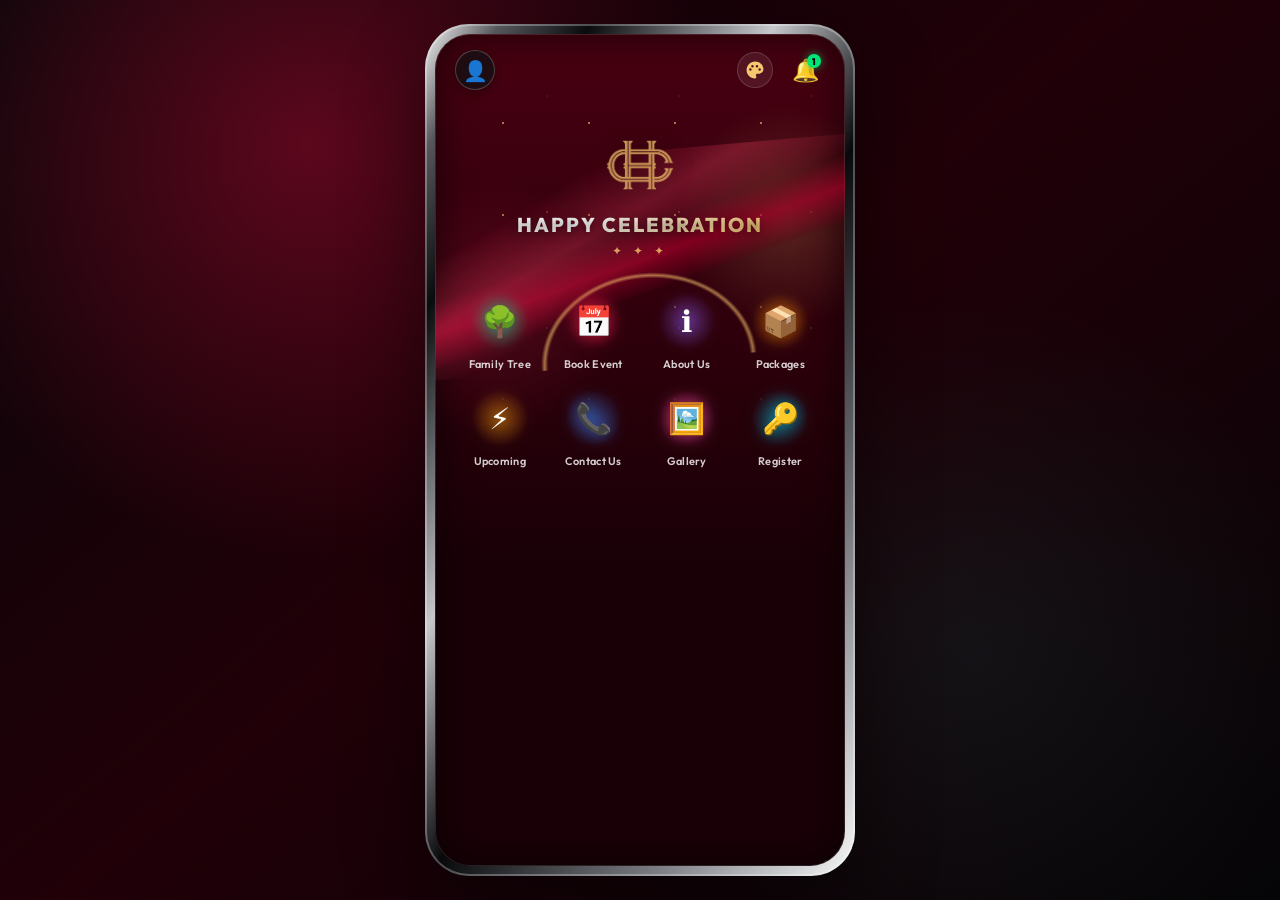
==== commit a1766bd7: "Fix register card DOM selector bug that overwrote key icon emoji, and bump assets version to v=83" ====
--- a/hc-dashboard-app/index.html
+++ b/hc-dashboard-app/index.html
@@ -7,7 +7,7 @@
     <link rel="preconnect" href="https://fonts.googleapis.com">
     <link rel="preconnect" href="https://fonts.gstatic.com" crossorigin>
     <link href="https://fonts.googleapis.com/css2?family=Outfit:wght@300;400;500;600;700;800&family=Poppins:wght@300;400;500;600;700;800&display=swap" rel="stylesheet">
-    <link rel="stylesheet" href="styles.css?v=82">
+    <link rel="stylesheet" href="styles.css?v=83">
   </head>
   <body>
     <main class="app-shell" aria-label="Happy Celebration application">
@@ -771,6 +771,6 @@
       </div>
     </template>
 
-    <script src="script.js?v=82"></script>
+    <script src="script.js?v=83"></script>
   </body>
 </html>
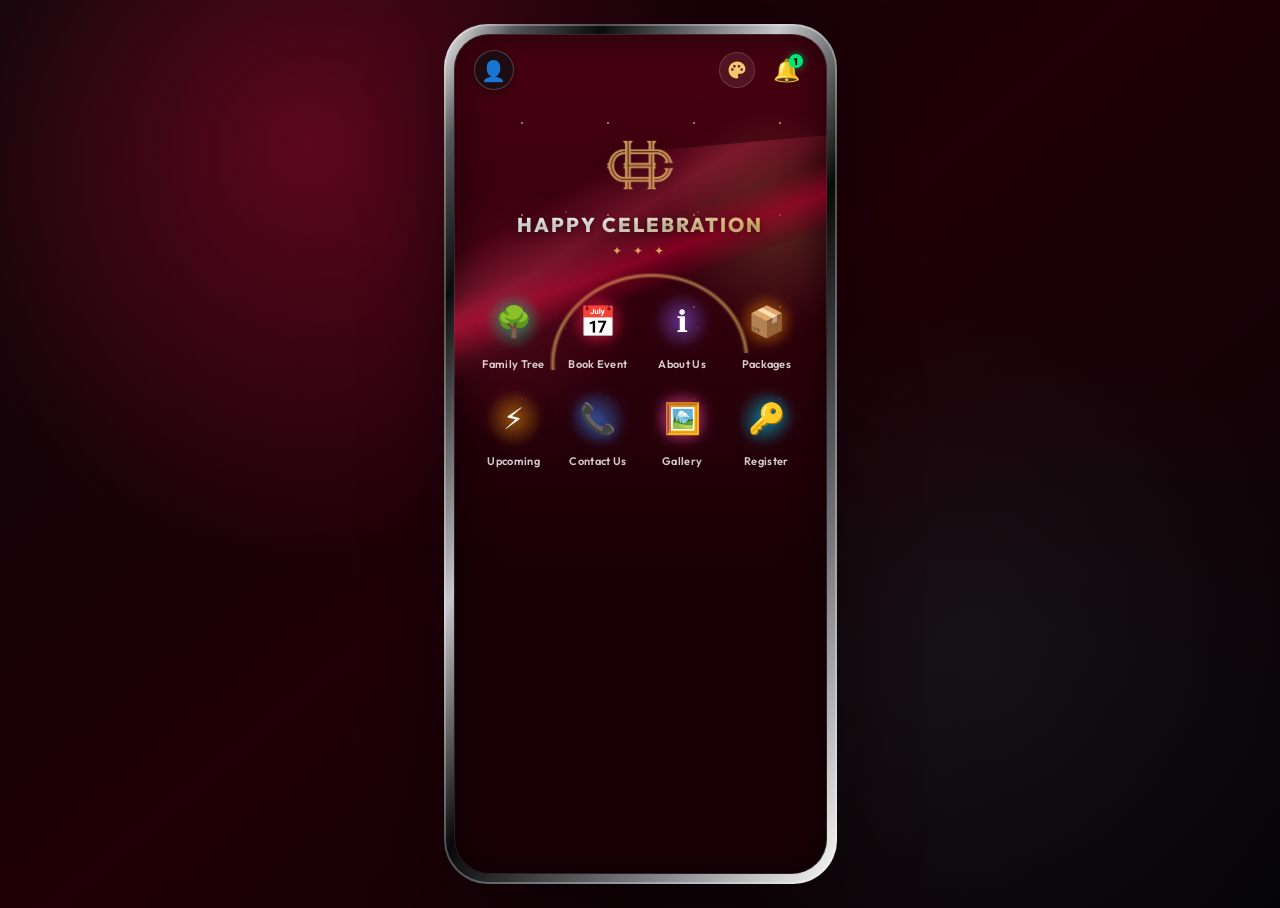
==== commit a0d16d1f: "Customize desktop preview phone-frame size to match Redmi Note 9 Pro Max specs (393px x 873px)" ====
--- a/hc-dashboard-app/index.html
+++ b/hc-dashboard-app/index.html
@@ -7,7 +7,7 @@
     <link rel="preconnect" href="https://fonts.googleapis.com">
     <link rel="preconnect" href="https://fonts.gstatic.com" crossorigin>
     <link href="https://fonts.googleapis.com/css2?family=Outfit:wght@300;400;500;600;700;800&family=Poppins:wght@300;400;500;600;700;800&display=swap" rel="stylesheet">
-    <link rel="stylesheet" href="styles.css?v=83">
+    <link rel="stylesheet" href="styles.css?v=84">
   </head>
   <body>
     <main class="app-shell" aria-label="Happy Celebration application">
@@ -771,6 +771,6 @@
       </div>
     </template>
 
-    <script src="script.js?v=83"></script>
+    <script src="script.js?v=84"></script>
   </body>
 </html>
--- a/hc-dashboard-app/styles.css
+++ b/hc-dashboard-app/styles.css
@@ -130,8 +130,8 @@
 }
 
 .phone-frame {
-  width: min(430px, 100%);
-  height: min(900px, calc(100vh - 48px));
+  width: min(393px, 100%);
+  height: min(873px, calc(100vh - 40px));
   padding: 10px;
   border-radius: 44px;
   background:
@@ -141,7 +141,7 @@
 
 .screen {
   position: relative;
-  height: calc(min(900px, 100vh - 48px) - 20px);
+  height: calc(min(873px, 100vh - 40px) - 20px);
   overflow: hidden;
   border-radius: 35px;
   background:
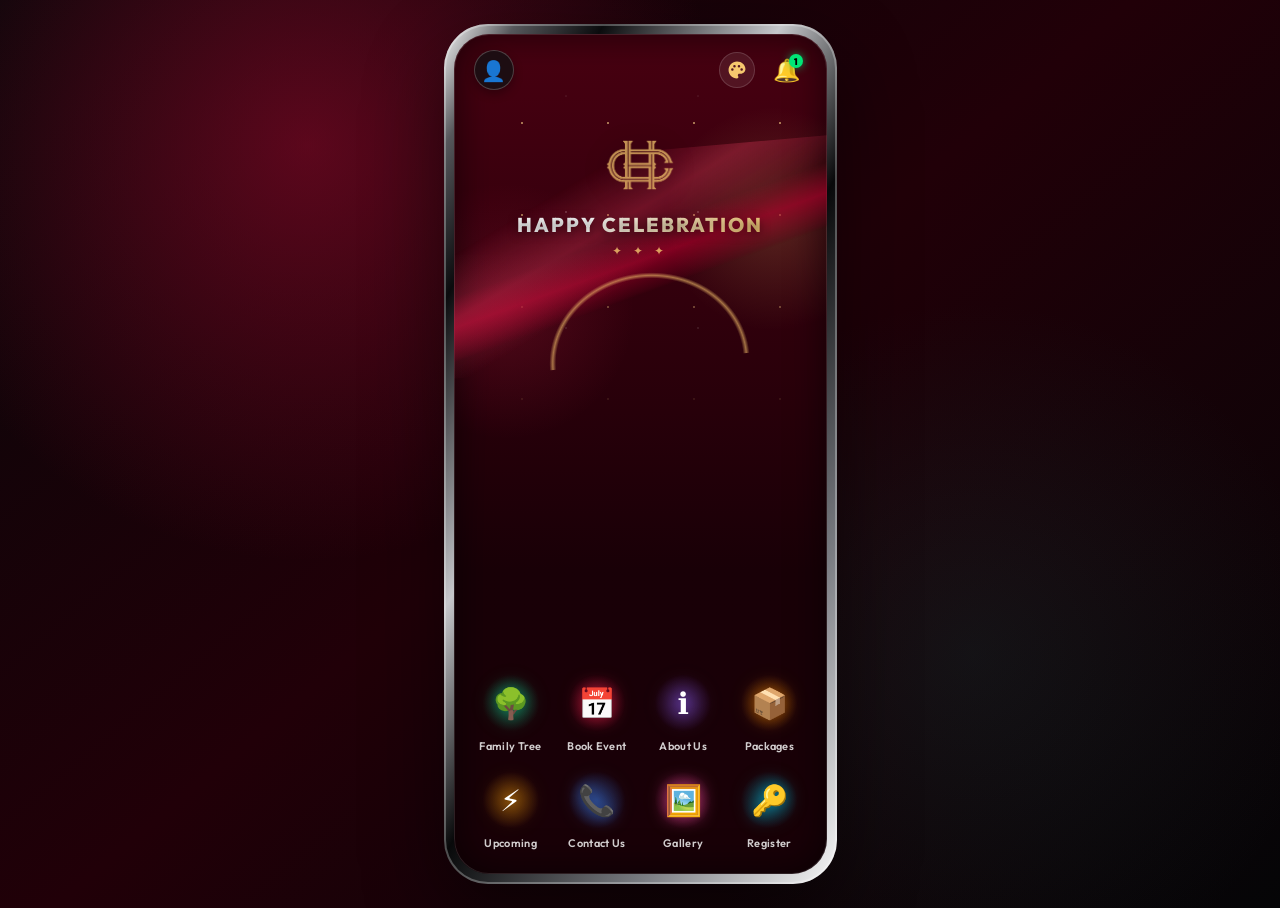
==== commit 10764998: "Animate floating bubbles to grow gradually from small (scale 0.25) to big (scale 1.7) as they float " ====
--- a/hc-dashboard-app/index.html
+++ b/hc-dashboard-app/index.html
@@ -7,7 +7,7 @@
     <link rel="preconnect" href="https://fonts.googleapis.com">
     <link rel="preconnect" href="https://fonts.gstatic.com" crossorigin>
     <link href="https://fonts.googleapis.com/css2?family=Outfit:wght@300;400;500;600;700;800&family=Poppins:wght@300;400;500;600;700;800&display=swap" rel="stylesheet">
-    <link rel="stylesheet" href="styles.css?v=84">
+    <link rel="stylesheet" href="styles.css?v=87">
   </head>
   <body>
     <main class="app-shell" aria-label="Happy Celebration application">
@@ -771,6 +771,6 @@
       </div>
     </template>
 
-    <script src="script.js?v=84"></script>
+    <script src="script.js?v=87"></script>
   </body>
 </html>
--- a/hc-dashboard-app/styles.css
+++ b/hc-dashboard-app/styles.css
@@ -1207,11 +1207,13 @@
   }
 
   .home-view {
-    height: auto !important;
-    overflow-y: visible !important;
+    display: flex !important;
+    flex-direction: column;
+    height: calc(100vh - 64px) !important;
+    overflow-y: hidden !important;
     padding-left: 22px !important;
     padding-right: 22px !important;
-    padding-bottom: 125px !important;
+    padding-bottom: 24px !important;
     scrollbar-width: none !important;
   }
 
@@ -3061,18 +3063,18 @@
   0% {
     bottom: -80px;
     opacity: 0;
-    transform: scale(0.5) rotate(0deg);
+    transform: scale(0.25) rotate(0deg);
   }
   10% {
     opacity: 0.65;
   }
   90% {
-    opacity: 0.65;
+    opacity: 0.75;
   }
   100% {
     bottom: 105%;
     opacity: 0;
-    transform: scale(0.95) rotate(360deg);
+    transform: scale(1.7) rotate(360deg);
   }
 }
 
@@ -4324,8 +4326,14 @@
 
 /* Adjust paddings so scrolled content isn't covered by bottom nav */
 .home-view {
-  height: calc(100% - 90px);
-  padding: 0 20px 85px !important;
+  height: calc(100% - 64px);
+  padding: 0 20px 0 !important;
+  box-sizing: border-box;
+}
+
+.home-view.active {
+  display: flex;
+  flex-direction: column;
 }
 
 .panel-view {
@@ -4514,11 +4522,16 @@
 
 /* Cultfit Grid */
 .cultfit-grid {
+  position: absolute;
+  bottom: 24px;
+  left: 20px;
+  right: 20px;
   display: grid;
   grid-template-columns: repeat(4, 1fr);
   gap: 18px 12px;
-  padding: 10px 4px;
-  margin-top: 24px;
+  padding: 0;
+  margin: 0;
+  z-index: 10;
 }
 
 .cultfit-tab-btn {
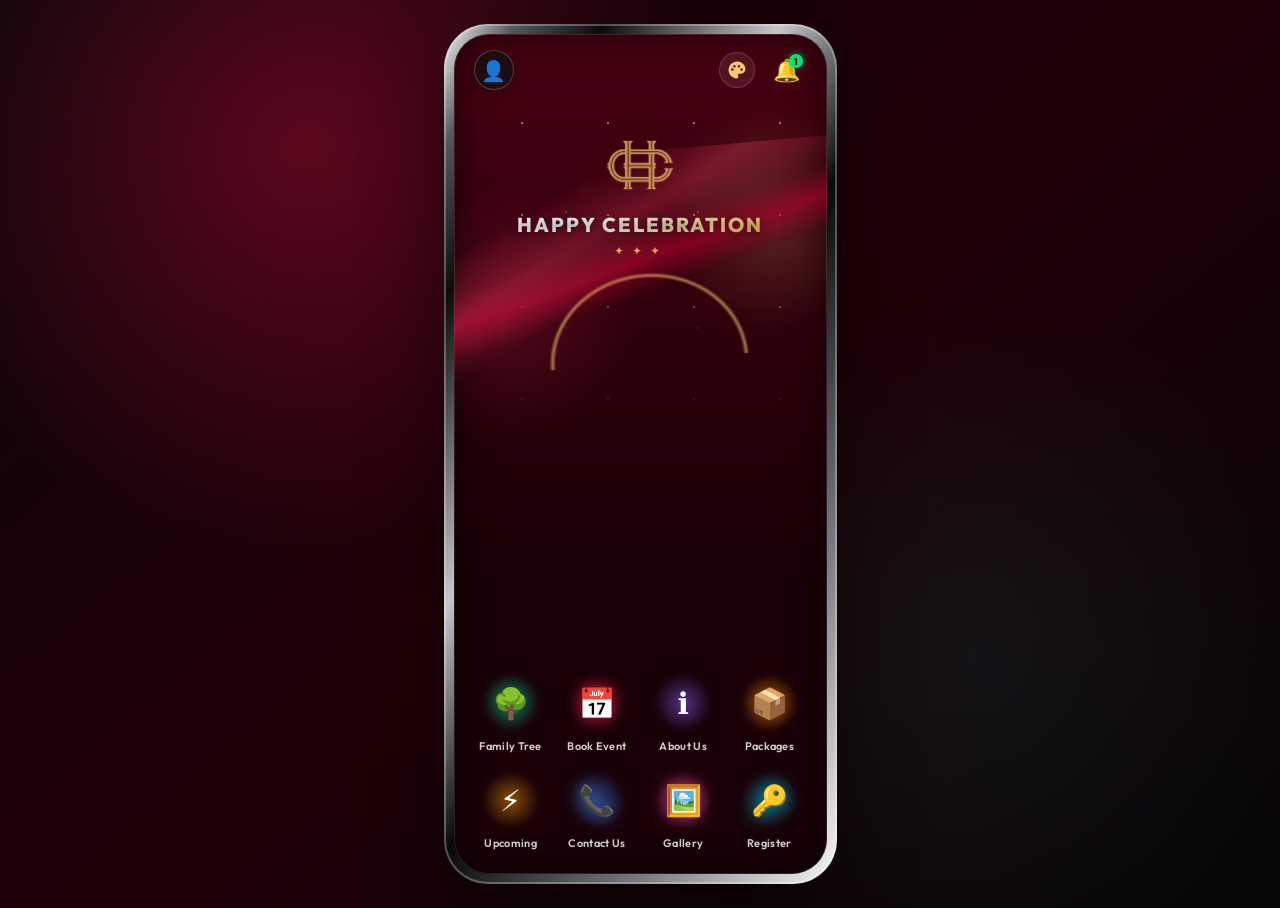
==== commit 9ff5479d: "Animate hero sparkles to twinkle with staggered delays for a premium effect" ====
--- a/hc-dashboard-app/index.html
+++ b/hc-dashboard-app/index.html
@@ -7,7 +7,7 @@
     <link rel="preconnect" href="https://fonts.googleapis.com">
     <link rel="preconnect" href="https://fonts.gstatic.com" crossorigin>
     <link href="https://fonts.googleapis.com/css2?family=Outfit:wght@300;400;500;600;700;800&family=Poppins:wght@300;400;500;600;700;800&display=swap" rel="stylesheet">
-    <link rel="stylesheet" href="styles.css?v=87">
+    <link rel="stylesheet" href="styles.css?v=89">
   </head>
   <body>
     <main class="app-shell" aria-label="Happy Celebration application">
@@ -69,7 +69,11 @@
             <div class="logo-hero-container">
               <img class="main-monogram-logo" src="../assets/hc-logo-mark.png" alt="Happy Celebration">
               <h1 class="logo-hero-title">HAPPY CELEBRATION</h1>
-              <div class="logo-hero-sparkle">✦ ✦ ✦</div>
+              <div class="logo-hero-sparkle">
+                <span class="sparkle-star">✦</span>
+                <span class="sparkle-star">✦</span>
+                <span class="sparkle-star">✦</span>
+              </div>
             </div>
 
             <!-- Cultfit Style Grid (4 columns, 2 rows) -->
@@ -771,6 +775,6 @@
       </div>
     </template>
 
-    <script src="script.js?v=87"></script>
+    <script src="script.js?v=89"></script>
   </body>
 </html>
--- a/hc-dashboard-app/styles.css
+++ b/hc-dashboard-app/styles.css
@@ -3063,7 +3063,7 @@
   0% {
     bottom: -80px;
     opacity: 0;
-    transform: scale(0.25) rotate(0deg);
+    transform: scale(0.3) rotate(0deg);
   }
   10% {
     opacity: 0.65;
@@ -3074,7 +3074,7 @@
   100% {
     bottom: 105%;
     opacity: 0;
-    transform: scale(1.7) rotate(360deg);
+    transform: scale(1.05) rotate(360deg);
   }
 }
 
@@ -4516,8 +4516,37 @@
 .logo-hero-sparkle {
   color: var(--gold-300);
   font-size: 12px;
-  letter-spacing: 4px;
+  letter-spacing: 6px;
   opacity: 0.8;
+  display: flex;
+  justify-content: center;
+  gap: 2px;
+}
+
+.sparkle-star {
+  display: inline-block;
+  animation: twinkle 2s ease-in-out infinite;
+}
+
+.sparkle-star:nth-child(2) {
+  animation-delay: 0.4s;
+}
+
+.sparkle-star:nth-child(3) {
+  animation-delay: 0.8s;
+}
+
+@keyframes twinkle {
+  0%, 100% {
+    opacity: 0.25;
+    transform: scale(0.75);
+    filter: drop-shadow(0 0 1px rgba(245, 199, 110, 0.2));
+  }
+  50% {
+    opacity: 1;
+    transform: scale(1.25);
+    filter: drop-shadow(0 0 6px rgba(245, 199, 110, 0.95));
+  }
 }
 
 /* Cultfit Grid */
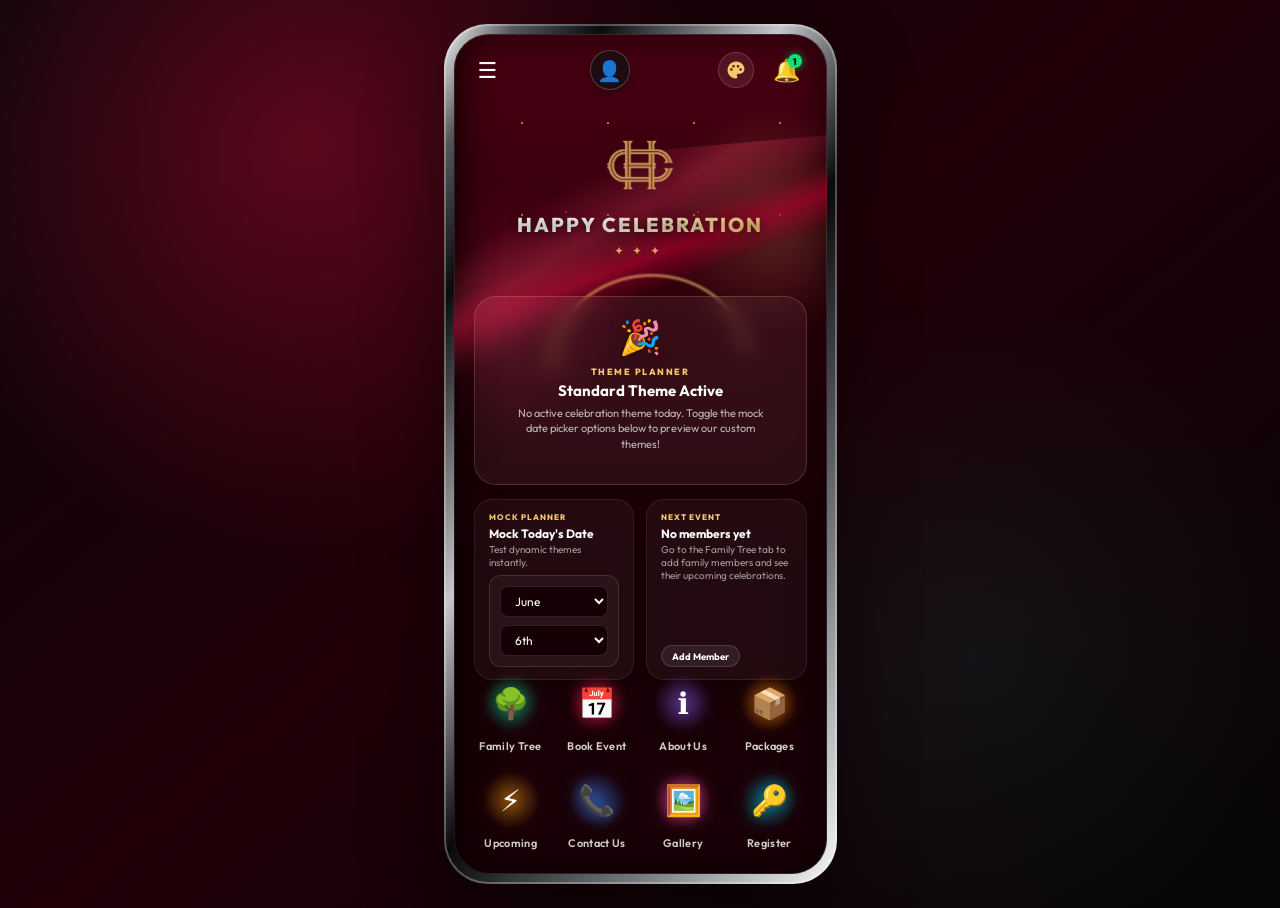
==== commit c820c1a7: "Implement Airtel-style themes planner, settings drawer, and dynamic celebration themes" ====
--- a/hc-dashboard-app/index.html
+++ b/hc-dashboard-app/index.html
@@ -7,7 +7,52 @@
     <link rel="preconnect" href="https://fonts.googleapis.com">
     <link rel="preconnect" href="https://fonts.gstatic.com" crossorigin>
     <link href="https://fonts.googleapis.com/css2?family=Outfit:wght@300;400;500;600;700;800&family=Poppins:wght@300;400;500;600;700;800&display=swap" rel="stylesheet">
-    <link rel="stylesheet" href="styles.css?v=89">
+    <link rel="stylesheet" href="styles.css?v=93">
+    <style>
+      /* Staggered Twinkling Star Animations (Slow 8s cycle) */
+      .sparkle-star {
+        display: inline-block;
+        animation: inlineTwinkle 8s ease-in-out infinite;
+      }
+      .sparkle-star:nth-child(2) {
+        animation-delay: 1.6s;
+      }
+      .sparkle-star:nth-child(3) {
+        animation-delay: 3.2s;
+      }
+      @keyframes inlineTwinkle {
+        0%, 100% {
+          opacity: 0.2;
+          transform: scale(0.6);
+          filter: drop-shadow(0 0 1px rgba(245, 199, 110, 0.2));
+        }
+        50% {
+          opacity: 1;
+          transform: scale(1.5);
+          filter: drop-shadow(0 0 10px rgba(245, 199, 110, 0.95));
+        }
+      }
+
+      /* Floating bubbles growing size animation (from 0.25 to 2.2) */
+      @keyframes floatUp {
+        0% {
+          bottom: -80px;
+          opacity: 0;
+          transform: scale(0.25) rotate(0deg);
+        }
+        10% {
+          opacity: 0.65;
+        }
+        90% {
+          opacity: 0.75;
+        }
+        100% {
+          bottom: 105%;
+          opacity: 0;
+          transform: scale(2.2) rotate(360deg);
+        }
+      }
+    </style>
   </head>
   <body>
     <main class="app-shell" aria-label="Happy Celebration application">
@@ -16,7 +61,61 @@
           <!-- Floating Celebration Background Particles -->
           <div class="floating-celebration-container" id="floatingCelebrationContainer" aria-hidden="true"></div>
 
+          <!-- Settings Drawer Overlay -->
+          <div class="drawer-overlay" id="drawerOverlay"></div>
+
+          <!-- Settings Drawer -->
+          <div class="settings-drawer" id="settingsDrawer">
+            <div class="drawer-header">
+              <span class="drawer-title">Settings & Sync</span>
+              <button class="drawer-close-btn" id="drawerCloseBtn" type="button" aria-label="Close Settings Drawer">&times;</button>
+            </div>
+            <div class="drawer-content">
+              <!-- Google Sheets Sync Settings -->
+              <div class="sync-card" style="border: 1px solid rgba(245, 199, 110, 0.2); background: rgba(255, 255, 255, 0.02); padding: 14px; border-radius: 12px; display: flex; flex-direction: column; gap: 10px;">
+                <h3 style="font-size: 13px; font-weight: 700; color: #fff; margin: 0 0 4px 0;">Google Sheets Sync</h3>
+                <p style="font-size: 10.5px; color: rgba(255, 255, 255, 0.6); margin: 0; line-height: 1.35;">Automatically save and backup your family tree to a Google Sheet.</p>
+                
+                <label class="lux-label" style="display: block; margin-top: 6px;">
+                  <span style="display: block; margin-bottom: 4px; font-size: 10.5px; font-weight: 600; color: var(--gold-300);">Google Apps Script Web App URL</span>
+                  <input type="url" id="drawerGoogleSheetUrlInput" placeholder="https://script.google.com/macros/s/.../exec" autocomplete="off" style="width: 100%; min-height: 36px; padding: 6px 10px; border-radius: 6px; border: 1px solid rgba(245, 199, 110, 0.3); background: rgba(30, 4, 12, 0.85); color: #fff; font-size: 11px;">
+                </label>
+                
+                <div class="sync-actions" style="margin-top: 6px; display: flex; flex-direction: column; gap: 8px;">
+                  <div style="display: flex; gap: 6px; width: 100%;">
+                    <button class="primary-action" id="drawerPullFromSheetsBtn" type="button" style="flex: 1; min-height: 32px; font-size: 11px; padding: 4px 8px;">Pull</button>
+                    <button class="primary-action" id="drawerPushToSheetsBtn" type="button" style="flex: 1; min-height: 32px; font-size: 11px; padding: 4px 8px;">Push</button>
+                  </div>
+                  <button class="secondary-action" id="drawerSaveSyncConfigBtn" type="button" style="width: 100%; min-height: 32px; font-size: 11px; padding: 4px 8px;">Save Webapp URL</button>
+                </div>
+                
+                <div id="drawerSyncStatusMessage" style="margin-top: 6px; font-size: 11px; color: var(--gold-300); font-weight: 500; text-align: center;"></div>
+                
+                <div class="instructions-box" style="margin-top: 10px; padding: 10px; border: 1px dashed rgba(245, 199, 110, 0.2); border-radius: 6px; font-size: 10px; color: #ccc; background: rgba(30, 4, 12, 0.25);">
+                  <h4 style="color: var(--gold-100); margin: 0 0 6px 0; font-size: 10.5px;">Setup Instructions:</h4>
+                  <ol style="margin: 0; padding-left: 14px; display: flex; flex-direction: column; gap: 4px;">
+                    <li>Create a Google Sheet.</li>
+                    <li>Open Extensions &gt; Apps Script.</li>
+                    <li>Paste the Apps Script code.</li>
+                    <li>Deploy &gt; New deployment. Choose Web app, Access: "Anyone".</li>
+                    <li>Copy Web App URL.</li>
+                  </ol>
+                  <button type="button" class="secondary-action" id="drawerCopyAppsScriptBtn" style="margin-top: 8px; width: 100%; min-height: 28px; font-size: 10px; padding: 2px 6px;">Copy Script Code</button>
+                </div>
+              </div>
+
+              <!-- Local Data Settings Section -->
+              <div class="sync-card" style="border: 1px solid rgba(245, 199, 110, 0.2); background: rgba(255, 255, 255, 0.02); padding: 14px; border-radius: 12px; display: flex; flex-direction: column; gap: 8px;">
+                <h3 style="font-size: 13px; font-weight: 700; color: #fff; margin: 0 0 4px 0;">Local Data Settings</h3>
+                <button class="danger-action" id="drawerClearTreeBtn" type="button" style="width: 100%; min-height: 36px; font-size: 11.5px; border-radius: 6px; margin: 0;">Reset All Family Data</button>
+              </div>
+            </div>
+          </div>
+
           <header class="dashboard-header">
+            <button class="menu-toggle-btn" id="menuToggleBtn" aria-label="Open settings drawer" type="button">
+              ☰
+            </button>
             <button class="avatar-btn" id="avatarBtn" aria-label="User Profile" type="button">
               <span class="avatar-placeholder">👤</span>
             </button>
@@ -73,6 +172,89 @@
                 <span class="sparkle-star">✦</span>
                 <span class="sparkle-star">✦</span>
                 <span class="sparkle-star">✦</span>
+              </div>
+            </div>
+            
+            <!-- Airtel-Style Cards Section -->
+            <div class="airtel-card-section">
+              <!-- Large Hero Card -->
+              <div class="airtel-hero-card" id="airtelHeroCard">
+                <div class="airtel-hero-icon" id="airtelHeroIcon">🎉</div>
+                <div class="airtel-hero-tag" id="airtelHeroTag">Active Theme</div>
+                <h3 class="airtel-hero-title" id="airtelHeroTitle">Default Theme</h3>
+                <p class="airtel-hero-desc" id="airtelHeroDesc">Choose a date or event to preview beautiful customized celebration themes.</p>
+                <button class="airtel-hero-btn" id="airtelHeroBtn" type="button">Preview Details</button>
+              </div>
+
+              <!-- Grid of 2 Mini Cards -->
+              <div class="airtel-card-grid">
+                <!-- Mini Card 1: Theme Planner (Mock Date Picker) -->
+                <div class="airtel-mini-card">
+                  <div>
+                    <div class="airtel-mini-tag">Mock Planner</div>
+                    <h4 class="airtel-mini-title">Mock Today's Date</h4>
+                    <p class="airtel-mini-desc" style="margin-bottom: 6px;">Test dynamic themes instantly.</p>
+                    <div class="mock-date-picker">
+                      <select id="mockMonth" aria-label="Mock Month">
+                        <option value="0">January</option>
+                        <option value="1">February</option>
+                        <option value="2">March</option>
+                        <option value="3">April</option>
+                        <option value="4">May</option>
+                        <option value="5" selected>June</option>
+                        <option value="6">July</option>
+                        <option value="7">August</option>
+                        <option value="8">September</option>
+                        <option value="9">October</option>
+                        <option value="10">November</option>
+                        <option value="11">December</option>
+                      </select>
+                      <select id="mockDay" aria-label="Mock Day">
+                        <option value="1">1st</option>
+                        <option value="2">2nd</option>
+                        <option value="3">3rd</option>
+                        <option value="4">4th</option>
+                        <option value="5">5th</option>
+                        <option value="6" selected>6th</option>
+                        <option value="7">7th</option>
+                        <option value="8">8th</option>
+                        <option value="9">9th</option>
+                        <option value="10">10th</option>
+                        <option value="11">11th</option>
+                        <option value="12">12th</option>
+                        <option value="13">13th</option>
+                        <option value="14">14th</option>
+                        <option value="15">15th</option>
+                        <option value="16">16th</option>
+                        <option value="17">17th</option>
+                        <option value="18">18th</option>
+                        <option value="19">19th</option>
+                        <option value="20">20th</option>
+                        <option value="21">21st</option>
+                        <option value="22">22nd</option>
+                        <option value="23">23rd</option>
+                        <option value="24">24th</option>
+                        <option value="25">25th</option>
+                        <option value="26">26th</option>
+                        <option value="27">27th</option>
+                        <option value="28">28th</option>
+                        <option value="29">29th</option>
+                        <option value="30">30th</option>
+                        <option value="31">31st</option>
+                      </select>
+                    </div>
+                  </div>
+                </div>
+
+                <!-- Mini Card 2: Upcoming Theme Event / Quick Switch -->
+                <div class="airtel-mini-card" id="airtelMiniCardRight">
+                  <div>
+                    <div class="airtel-mini-tag" id="airtelMiniRightTag">Next Event</div>
+                    <h4 class="airtel-mini-title" id="airtelMiniRightTitle">No upcoming events</h4>
+                    <p class="airtel-mini-desc" id="airtelMiniRightDesc">Add your family members' birthdays and anniversaries in the Family Tree tab.</p>
+                  </div>
+                  <button class="airtel-mini-btn" id="airtelMiniRightBtn" type="button">View Tree</button>
+                </div>
               </div>
             </div>
 
@@ -775,6 +957,6 @@
       </div>
     </template>
 
-    <script src="script.js?v=89"></script>
+    <script src="script.js?v=90"></script>
   </body>
 </html>
--- a/hc-dashboard-app/styles.css
+++ b/hc-dashboard-app/styles.css
@@ -1210,7 +1210,7 @@
     display: flex !important;
     flex-direction: column;
     height: calc(100vh - 64px) !important;
-    overflow-y: hidden !important;
+    overflow-y: auto !important;
     padding-left: 22px !important;
     padding-right: 22px !important;
     padding-bottom: 24px !important;
@@ -1219,6 +1219,47 @@
 
   .home-view::-webkit-scrollbar {
     display: none !important;
+  }
+
+  /* Center Monogram Logo Hero (Slightly smaller for mobile) */
+  .logo-hero-container {
+    margin-top: auto !important;
+    margin-bottom: auto !important;
+    padding: 10px 0 !important;
+  }
+  .main-monogram-logo {
+    width: 52px !important;
+    height: 52px !important;
+    margin-bottom: 8px !important;
+  }
+  .logo-hero-title {
+    font-size: 16px !important;
+    margin: 0 0 4px 0 !important;
+    letter-spacing: 1.5px !important;
+  }
+  .logo-hero-sparkle {
+    font-size: 10px !important;
+  }
+
+  /* Cultfit Grid (Slightly smaller and relative aligned for mobile) */
+  .cultfit-grid {
+    position: relative !important;
+    bottom: auto !important;
+    left: auto !important;
+    right: auto !important;
+    margin-top: auto !important;
+    margin-bottom: 16px !important;
+    width: 100% !important;
+    gap: 12px 8px !important;
+  }
+  .cultfit-icon-circle {
+    width: 46px !important;
+    height: 46px !important;
+    font-size: 22px !important;
+  }
+  .cultfit-label {
+    font-size: 9px !important;
+    line-height: 1.1 !important;
   }
 
   .menu-grid {
@@ -3011,6 +3052,7 @@
 
 /* Floating Celebration Container */
 .floating-celebration-container {
+  display: none;
   position: absolute;
   top: 0;
   left: 0;
@@ -3063,7 +3105,7 @@
   0% {
     bottom: -80px;
     opacity: 0;
-    transform: scale(0.3) rotate(0deg);
+    transform: scale(0.25) rotate(0deg);
   }
   10% {
     opacity: 0.65;
@@ -3074,7 +3116,7 @@
   100% {
     bottom: 105%;
     opacity: 0;
-    transform: scale(1.05) rotate(360deg);
+    transform: scale(2.2) rotate(360deg);
   }
 }
 
@@ -4525,27 +4567,27 @@
 
 .sparkle-star {
   display: inline-block;
-  animation: twinkle 2s ease-in-out infinite;
+  animation: twinkle 8s ease-in-out infinite;
 }
 
 .sparkle-star:nth-child(2) {
-  animation-delay: 0.4s;
+  animation-delay: 1.6s;
 }
 
 .sparkle-star:nth-child(3) {
-  animation-delay: 0.8s;
+  animation-delay: 3.2s;
 }
 
 @keyframes twinkle {
   0%, 100% {
-    opacity: 0.25;
-    transform: scale(0.75);
+    opacity: 0.2;
+    transform: scale(0.6);
     filter: drop-shadow(0 0 1px rgba(245, 199, 110, 0.2));
   }
   50% {
     opacity: 1;
-    transform: scale(1.25);
-    filter: drop-shadow(0 0 6px rgba(245, 199, 110, 0.95));
+    transform: scale(1.5);
+    filter: drop-shadow(0 0 10px rgba(245, 199, 110, 0.95));
   }
 }
 
@@ -4736,11 +4778,406 @@
   transform: scale(1.05);
 }
 
-
-
-
-
-
-
-
-
+/* ==========================================================================
+   8 NEW DYNAMIC CELEBRATION & FESTIVAL THEMES
+   ========================================================================== */
+
+body.theme-birthday-male {
+  --screen-bg: #010915;
+  --screen-radial-1: rgba(192, 192, 192, 0.2);
+  --screen-radial-2: rgba(0, 119, 255, 0.2);
+  --screen-linear: linear-gradient(180deg, rgba(0, 51, 102, 0.92), rgba(1, 10, 26, 0.98) 64%);
+  --diagonal-glow-1: rgba(0, 153, 255, 0.33);
+  --diagonal-glow-2: rgba(0, 119, 255, 0.72);
+  --diagonal-glow-3: rgba(0, 51, 102, 0.26);
+  --card-border: rgba(0, 119, 255, 0.84);
+  --card-bg-gradient: linear-gradient(145deg, rgba(0, 51, 102, 0.54), rgba(1, 10, 26, 0.78));
+  --card-bg-solid: rgba(1, 20, 51, 0.56);
+  --card-shadow-inner: rgba(0, 119, 255, 0.04);
+  --dropdown-bg: rgba(1, 20, 51, 0.95);
+  --dropdown-border: rgba(255, 255, 255, 0.15);
+}
+
+body.theme-birthday-female {
+  --screen-bg: #150012;
+  --screen-radial-1: rgba(255, 105, 180, 0.2);
+  --screen-radial-2: rgba(186, 85, 211, 0.2);
+  --screen-linear: linear-gradient(180deg, rgba(80, 0, 60, 0.92), rgba(26, 0, 20, 0.98) 64%);
+  --diagonal-glow-1: rgba(255, 105, 180, 0.33);
+  --diagonal-glow-2: rgba(186, 85, 211, 0.72);
+  --diagonal-glow-3: rgba(80, 0, 60, 0.26);
+  --card-border: rgba(255, 105, 180, 0.84);
+  --card-bg-gradient: linear-gradient(145deg, rgba(80, 0, 60, 0.54), rgba(26, 0, 20, 0.78));
+  --card-bg-solid: rgba(40, 1, 30, 0.56);
+  --card-shadow-inner: rgba(255, 105, 180, 0.04);
+  --dropdown-bg: rgba(40, 1, 30, 0.95);
+  --dropdown-border: rgba(255, 255, 255, 0.15);
+}
+
+body.theme-anniversary-young {
+  --screen-bg: #1a0005;
+  --screen-radial-1: rgba(245, 199, 110, 0.2);
+  --screen-radial-2: rgba(255, 0, 50, 0.2);
+  --screen-linear: linear-gradient(180deg, rgba(95, 0, 18, 0.92), rgba(30, 0, 5, 0.98) 64%);
+  --diagonal-glow-1: rgba(255, 50, 100, 0.33);
+  --diagonal-glow-2: rgba(255, 0, 50, 0.72);
+  --diagonal-glow-3: rgba(95, 0, 18, 0.26);
+  --card-border: rgba(255, 0, 50, 0.84);
+  --card-bg-gradient: linear-gradient(145deg, rgba(95, 0, 18, 0.54), rgba(30, 0, 5, 0.78));
+  --card-bg-solid: rgba(50, 0, 10, 0.56);
+  --card-shadow-inner: rgba(255, 0, 50, 0.04);
+  --dropdown-bg: rgba(50, 0, 10, 0.95);
+  --dropdown-border: rgba(255, 255, 255, 0.15);
+}
+
+body.theme-anniversary-old {
+  --screen-bg: #060608;
+  --screen-radial-1: rgba(245, 199, 110, 0.22);
+  --screen-radial-2: rgba(235, 235, 240, 0.15);
+  --screen-linear: linear-gradient(180deg, rgba(22, 22, 26, 0.94), rgba(6, 6, 8, 0.98) 64%);
+  --diagonal-glow-1: rgba(245, 199, 110, 0.25);
+  --diagonal-glow-2: rgba(201, 130, 45, 0.72);
+  --diagonal-glow-3: rgba(22, 22, 26, 0.26);
+  --card-border: rgba(201, 130, 45, 0.84);
+  --card-bg-gradient: linear-gradient(145deg, rgba(22, 22, 26, 0.54), rgba(6, 6, 8, 0.78));
+  --card-bg-solid: rgba(15, 15, 18, 0.56);
+  --card-shadow-inner: rgba(245, 199, 110, 0.04);
+  --dropdown-bg: rgba(15, 15, 18, 0.95);
+  --dropdown-border: rgba(255, 255, 255, 0.15);
+}
+
+body.theme-festival-diwali {
+  --screen-bg: #1a0800;
+  --screen-radial-1: rgba(245, 199, 110, 0.25);
+  --screen-radial-2: rgba(255, 102, 0, 0.2);
+  --screen-linear: linear-gradient(180deg, rgba(95, 40, 0, 0.92), rgba(30, 10, 0, 0.98) 64%);
+  --diagonal-glow-1: rgba(255, 130, 30, 0.33);
+  --diagonal-glow-2: rgba(255, 102, 0, 0.72);
+  --diagonal-glow-3: rgba(95, 40, 0, 0.26);
+  --card-border: rgba(255, 102, 0, 0.84);
+  --card-bg-gradient: linear-gradient(145deg, rgba(95, 40, 0, 0.54), rgba(30, 10, 0, 0.78));
+  --card-bg-solid: rgba(50, 20, 0, 0.56);
+  --card-shadow-inner: rgba(255, 102, 0, 0.04);
+  --dropdown-bg: rgba(50, 20, 0, 0.95);
+  --dropdown-border: rgba(255, 255, 255, 0.15);
+}
+
+body.theme-festival-eid {
+  --screen-bg: #010f07;
+  --screen-radial-1: rgba(240, 245, 242, 0.18);
+  --screen-radial-2: rgba(16, 185, 129, 0.2);
+  --screen-linear: linear-gradient(180deg, rgba(6, 78, 59, 0.92), rgba(1, 15, 10, 0.98) 64%);
+  --diagonal-glow-1: rgba(52, 211, 153, 0.33);
+  --diagonal-glow-2: rgba(16, 185, 129, 0.72);
+  --diagonal-glow-3: rgba(6, 78, 59, 0.26);
+  --card-border: rgba(16, 185, 129, 0.84);
+  --card-bg-gradient: linear-gradient(145deg, rgba(6, 78, 59, 0.54), rgba(1, 15, 10, 0.78));
+  --card-bg-solid: rgba(4, 30, 15, 0.56);
+  --card-shadow-inner: rgba(16, 185, 129, 0.04);
+  --dropdown-bg: rgba(4, 30, 15, 0.95);
+  --dropdown-border: rgba(255, 255, 255, 0.15);
+}
+
+body.theme-festival-christmas {
+  --screen-bg: #0b0204;
+  --screen-radial-1: rgba(34, 197, 94, 0.18);
+  --screen-radial-2: rgba(239, 68, 68, 0.2);
+  --screen-linear: linear-gradient(180deg, rgba(75, 15, 30, 0.92), rgba(15, 3, 6, 0.98) 64%);
+  --diagonal-glow-1: rgba(248, 113, 113, 0.33);
+  --diagonal-glow-2: rgba(220, 38, 38, 0.72);
+  --diagonal-glow-3: rgba(20, 83, 45, 0.26);
+  --card-border: rgba(220, 38, 38, 0.84);
+  --card-bg-gradient: linear-gradient(145deg, rgba(20, 83, 45, 0.54), rgba(15, 3, 6, 0.78));
+  --card-bg-solid: rgba(30, 5, 10, 0.56);
+  --card-shadow-inner: rgba(220, 38, 38, 0.04);
+  --dropdown-bg: rgba(30, 5, 10, 0.95);
+  --dropdown-border: rgba(255, 255, 255, 0.15);
+}
+
+body.theme-festival-holi {
+  --screen-bg: #0a0110;
+  --screen-radial-1: rgba(236, 72, 153, 0.22);
+  --screen-radial-2: rgba(59, 130, 246, 0.22);
+  --screen-linear: linear-gradient(180deg, rgba(67, 10, 95, 0.92), rgba(10, 2, 18, 0.98) 64%);
+  --diagonal-glow-1: rgba(244, 63, 94, 0.35);
+  --diagonal-glow-2: rgba(168, 85, 247, 0.72);
+  --diagonal-glow-3: rgba(234, 179, 8, 0.26);
+  --card-border: rgba(168, 85, 247, 0.84);
+  --card-bg-gradient: linear-gradient(145deg, rgba(67, 10, 95, 0.54), rgba(10, 2, 18, 0.78));
+  --card-bg-solid: rgba(24, 6, 40, 0.56);
+  --card-shadow-inner: rgba(236, 72, 153, 0.04);
+  --dropdown-bg: rgba(24, 6, 40, 0.95);
+  --dropdown-border: rgba(255, 255, 255, 0.15);
+}
+
+/* ==========================================================================
+   AIRTEL-STYLE DASHBOARD THEMES PLANNER CARDS
+   ========================================================================== */
+
+.airtel-card-section {
+  display: flex;
+  flex-direction: column;
+  gap: 14px;
+  margin: 18px 0 24px 0;
+  width: 100%;
+}
+
+.airtel-hero-card {
+  background: rgba(255, 255, 255, 0.05);
+  border: 1.5px solid rgba(245, 199, 110, 0.2);
+  backdrop-filter: blur(10px);
+  -webkit-backdrop-filter: blur(10px);
+  border-radius: 22px;
+  padding: 18px;
+  display: flex;
+  flex-direction: column;
+  align-items: center;
+  text-align: center;
+  box-shadow: 0 10px 25px rgba(0, 0, 0, 0.35);
+  position: relative;
+  overflow: hidden;
+}
+
+.airtel-hero-icon {
+  font-size: 34px;
+  margin-bottom: 8px;
+  filter: drop-shadow(0 4px 8px rgba(0,0,0,0.3));
+}
+
+.airtel-hero-tag {
+  font-size: 9px;
+  font-weight: 800;
+  text-transform: uppercase;
+  color: var(--gold-300);
+  letter-spacing: 1.5px;
+  margin-bottom: 4px;
+}
+
+.airtel-hero-title {
+  font-size: 15px;
+  font-weight: 700;
+  color: #fff;
+  margin: 0 0 6px 0;
+}
+
+.airtel-hero-desc {
+  font-size: 11px;
+  color: rgba(255, 255, 255, 0.7);
+  margin: 0 0 14px 0;
+  line-height: 1.4;
+  max-width: 90%;
+}
+
+.airtel-hero-btn {
+  background: linear-gradient(135deg, var(--gold-300) 0%, var(--gold-500) 100%);
+  border: none;
+  color: #120206;
+  font-weight: 700;
+  font-size: 11.5px;
+  padding: 8px 20px;
+  border-radius: 99px;
+  cursor: pointer;
+  box-shadow: 0 4px 10px rgba(245, 199, 110, 0.35);
+  transition: transform 0.2s, box-shadow 0.2s;
+  outline: none;
+}
+
+.airtel-hero-btn:hover {
+  transform: scale(1.05);
+  box-shadow: 0 6px 15px rgba(245, 199, 110, 0.45);
+}
+
+.airtel-card-grid {
+  display: grid;
+  grid-template-columns: 1fr 1fr;
+  gap: 12px;
+  width: 100%;
+}
+
+.airtel-mini-card {
+  background: rgba(255, 255, 255, 0.04);
+  border: 1.5px solid rgba(255, 255, 255, 0.08);
+  backdrop-filter: blur(8px);
+  -webkit-backdrop-filter: blur(8px);
+  border-radius: 18px;
+  padding: 12px 14px;
+  display: flex;
+  flex-direction: column;
+  justify-content: space-between;
+  min-height: 118px;
+  box-shadow: 0 6px 15px rgba(0, 0, 0, 0.2);
+}
+
+.airtel-mini-tag {
+  font-size: 8px;
+  font-weight: 800;
+  text-transform: uppercase;
+  color: var(--gold-300);
+  letter-spacing: 1px;
+}
+
+.airtel-mini-title {
+  font-size: 12px;
+  font-weight: 700;
+  color: #fff;
+  margin: 4px 0 2px 0;
+}
+
+.airtel-mini-desc {
+  font-size: 10px;
+  color: rgba(255, 255, 255, 0.6);
+  margin: 0 0 10px 0;
+  line-height: 1.3;
+}
+
+.airtel-mini-btn {
+  background: rgba(255, 255, 255, 0.08);
+  border: 1px solid rgba(255, 255, 255, 0.12);
+  color: #fff;
+  font-weight: 700;
+  font-size: 9.5px;
+  padding: 4px 10px;
+  border-radius: 99px;
+  cursor: pointer;
+  width: fit-content;
+  transition: background 0.2s, border-color 0.2s;
+  outline: none;
+}
+
+.airtel-mini-btn:hover {
+  background: rgba(255, 255, 255, 0.18);
+  border-color: rgba(255, 255, 255, 0.25);
+}
+
+/* ==========================================================================
+   HEADER HAMBURGER MENU & SETTINGS DRAWER STYLING
+   ========================================================================== */
+
+.menu-toggle-btn {
+  background: none;
+  border: none;
+  color: #fff;
+  font-size: 22px;
+  cursor: pointer;
+  padding: 4px;
+  display: flex;
+  align-items: center;
+  justify-content: center;
+  transition: transform 0.2s;
+}
+
+.menu-toggle-btn:hover {
+  transform: scale(1.1);
+}
+
+.drawer-overlay {
+  position: absolute;
+  inset: 0;
+  background: rgba(0, 0, 0, 0.6);
+  backdrop-filter: blur(4px);
+  -webkit-backdrop-filter: blur(4px);
+  z-index: 999;
+  display: none;
+}
+
+.drawer-overlay.open {
+  display: block;
+}
+
+.settings-drawer {
+  position: absolute;
+  top: 0;
+  left: -290px;
+  width: 280px;
+  height: 100%;
+  background: rgba(20, 2, 8, 0.95);
+  backdrop-filter: blur(15px);
+  -webkit-backdrop-filter: blur(15px);
+  border-right: 1.5px solid rgba(245, 199, 110, 0.2);
+  border-radius: 0 24px 24px 0;
+  z-index: 1000;
+  transition: left 0.3s cubic-bezier(0.1, 0.9, 0.2, 1);
+  padding: 20px;
+  box-shadow: 10px 0 40px rgba(0, 0, 0, 0.55);
+  overflow-y: auto;
+  display: flex;
+  flex-direction: column;
+}
+
+.settings-drawer.open {
+  left: 0;
+}
+
+.drawer-header {
+  display: flex;
+  justify-content: space-between;
+  align-items: center;
+  margin-bottom: 20px;
+  border-bottom: 1.5px solid rgba(255, 255, 255, 0.08);
+  padding-bottom: 12px;
+}
+
+.drawer-title {
+  font-size: 15px;
+  font-weight: 700;
+  color: #fff;
+  font-family: 'Outfit', sans-serif;
+  letter-spacing: 0.5px;
+}
+
+.drawer-close-btn {
+  background: none;
+  border: none;
+  color: rgba(255, 255, 255, 0.5);
+  font-size: 24px;
+  cursor: pointer;
+  line-height: 1;
+}
+
+.drawer-close-btn:hover {
+  color: #fff;
+}
+
+.drawer-content {
+  display: flex;
+  flex-direction: column;
+  gap: 18px;
+  flex: 1;
+}
+
+/* Mock date picker styles inside themes planner */
+.mock-date-picker {
+  background: rgba(255, 255, 255, 0.04);
+  border: 1px solid rgba(245, 199, 110, 0.15);
+  border-radius: 12px;
+  padding: 10px;
+  display: flex;
+  flex-direction: column;
+  gap: 8px;
+}
+
+.mock-date-picker span {
+  font-size: 11px;
+  font-weight: 700;
+  color: var(--gold-300);
+}
+
+.mock-date-picker select {
+  width: 100%;
+  background: #150006;
+  border: 1px solid rgba(255,255,255,0.12);
+  color: #fff;
+  border-radius: 8px;
+  padding: 6px 10px;
+  font-size: 12px;
+  outline: none;
+}
+
+
+
+
+
+
+
+
+
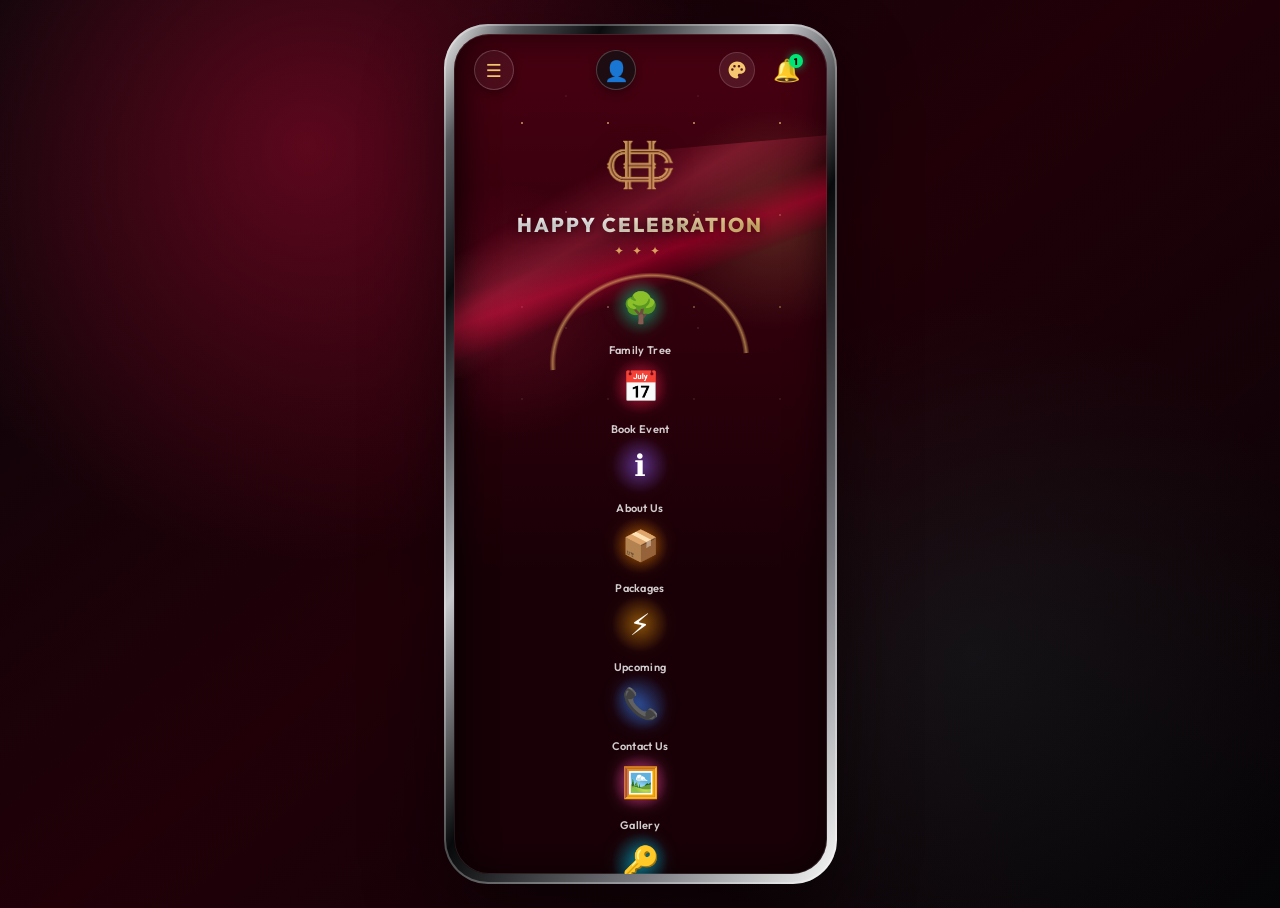
==== commit 2b106e5e: "Add subfolder redirect fail-safe for cached browsers" ====
--- a/hc-dashboard-app/index.html
+++ b/hc-dashboard-app/index.html
@@ -1,962 +1,14 @@
-<!doctype html>
+<!DOCTYPE html>
 <html lang="en">
   <head>
     <meta charset="utf-8">
-    <meta name="viewport" content="width=device-width, initial-scale=1">
-    <title>Happy Celebration</title>
-    <link rel="preconnect" href="https://fonts.googleapis.com">
-    <link rel="preconnect" href="https://fonts.gstatic.com" crossorigin>
-    <link href="https://fonts.googleapis.com/css2?family=Outfit:wght@300;400;500;600;700;800&family=Poppins:wght@300;400;500;600;700;800&display=swap" rel="stylesheet">
-    <link rel="stylesheet" href="styles.css?v=93">
-    <style>
-      /* Staggered Twinkling Star Animations (Slow 8s cycle) */
-      .sparkle-star {
-        display: inline-block;
-        animation: inlineTwinkle 8s ease-in-out infinite;
-      }
-      .sparkle-star:nth-child(2) {
-        animation-delay: 1.6s;
-      }
-      .sparkle-star:nth-child(3) {
-        animation-delay: 3.2s;
-      }
-      @keyframes inlineTwinkle {
-        0%, 100% {
-          opacity: 0.2;
-          transform: scale(0.6);
-          filter: drop-shadow(0 0 1px rgba(245, 199, 110, 0.2));
-        }
-        50% {
-          opacity: 1;
-          transform: scale(1.5);
-          filter: drop-shadow(0 0 10px rgba(245, 199, 110, 0.95));
-        }
-      }
-
-      /* Floating bubbles growing size animation (from 0.25 to 2.2) */
-      @keyframes floatUp {
-        0% {
-          bottom: -80px;
-          opacity: 0;
-          transform: scale(0.25) rotate(0deg);
-        }
-        10% {
-          opacity: 0.65;
-        }
-        90% {
-          opacity: 0.75;
-        }
-        100% {
-          bottom: 105%;
-          opacity: 0;
-          transform: scale(2.2) rotate(360deg);
-        }
-      }
-    </style>
+    <meta http-equiv="refresh" content="0; url=../index.html">
+    <title>Redirecting</title>
+    <script>
+      window.location.replace("../index.html");
+    </script>
   </head>
   <body>
-    <main class="app-shell" aria-label="Happy Celebration application">
-      <section class="phone-frame">
-        <div class="screen">
-          <!-- Floating Celebration Background Particles -->
-          <div class="floating-celebration-container" id="floatingCelebrationContainer" aria-hidden="true"></div>
-
-          <!-- Settings Drawer Overlay -->
-          <div class="drawer-overlay" id="drawerOverlay"></div>
-
-          <!-- Settings Drawer -->
-          <div class="settings-drawer" id="settingsDrawer">
-            <div class="drawer-header">
-              <span class="drawer-title">Settings & Sync</span>
-              <button class="drawer-close-btn" id="drawerCloseBtn" type="button" aria-label="Close Settings Drawer">&times;</button>
-            </div>
-            <div class="drawer-content">
-              <!-- Google Sheets Sync Settings -->
-              <div class="sync-card" style="border: 1px solid rgba(245, 199, 110, 0.2); background: rgba(255, 255, 255, 0.02); padding: 14px; border-radius: 12px; display: flex; flex-direction: column; gap: 10px;">
-                <h3 style="font-size: 13px; font-weight: 700; color: #fff; margin: 0 0 4px 0;">Google Sheets Sync</h3>
-                <p style="font-size: 10.5px; color: rgba(255, 255, 255, 0.6); margin: 0; line-height: 1.35;">Automatically save and backup your family tree to a Google Sheet.</p>
-                
-                <label class="lux-label" style="display: block; margin-top: 6px;">
-                  <span style="display: block; margin-bottom: 4px; font-size: 10.5px; font-weight: 600; color: var(--gold-300);">Google Apps Script Web App URL</span>
-                  <input type="url" id="drawerGoogleSheetUrlInput" placeholder="https://script.google.com/macros/s/.../exec" autocomplete="off" style="width: 100%; min-height: 36px; padding: 6px 10px; border-radius: 6px; border: 1px solid rgba(245, 199, 110, 0.3); background: rgba(30, 4, 12, 0.85); color: #fff; font-size: 11px;">
-                </label>
-                
-                <div class="sync-actions" style="margin-top: 6px; display: flex; flex-direction: column; gap: 8px;">
-                  <div style="display: flex; gap: 6px; width: 100%;">
-                    <button class="primary-action" id="drawerPullFromSheetsBtn" type="button" style="flex: 1; min-height: 32px; font-size: 11px; padding: 4px 8px;">Pull</button>
-                    <button class="primary-action" id="drawerPushToSheetsBtn" type="button" style="flex: 1; min-height: 32px; font-size: 11px; padding: 4px 8px;">Push</button>
-                  </div>
-                  <button class="secondary-action" id="drawerSaveSyncConfigBtn" type="button" style="width: 100%; min-height: 32px; font-size: 11px; padding: 4px 8px;">Save Webapp URL</button>
-                </div>
-                
-                <div id="drawerSyncStatusMessage" style="margin-top: 6px; font-size: 11px; color: var(--gold-300); font-weight: 500; text-align: center;"></div>
-                
-                <div class="instructions-box" style="margin-top: 10px; padding: 10px; border: 1px dashed rgba(245, 199, 110, 0.2); border-radius: 6px; font-size: 10px; color: #ccc; background: rgba(30, 4, 12, 0.25);">
-                  <h4 style="color: var(--gold-100); margin: 0 0 6px 0; font-size: 10.5px;">Setup Instructions:</h4>
-                  <ol style="margin: 0; padding-left: 14px; display: flex; flex-direction: column; gap: 4px;">
-                    <li>Create a Google Sheet.</li>
-                    <li>Open Extensions &gt; Apps Script.</li>
-                    <li>Paste the Apps Script code.</li>
-                    <li>Deploy &gt; New deployment. Choose Web app, Access: "Anyone".</li>
-                    <li>Copy Web App URL.</li>
-                  </ol>
-                  <button type="button" class="secondary-action" id="drawerCopyAppsScriptBtn" style="margin-top: 8px; width: 100%; min-height: 28px; font-size: 10px; padding: 2px 6px;">Copy Script Code</button>
-                </div>
-              </div>
-
-              <!-- Local Data Settings Section -->
-              <div class="sync-card" style="border: 1px solid rgba(245, 199, 110, 0.2); background: rgba(255, 255, 255, 0.02); padding: 14px; border-radius: 12px; display: flex; flex-direction: column; gap: 8px;">
-                <h3 style="font-size: 13px; font-weight: 700; color: #fff; margin: 0 0 4px 0;">Local Data Settings</h3>
-                <button class="danger-action" id="drawerClearTreeBtn" type="button" style="width: 100%; min-height: 36px; font-size: 11.5px; border-radius: 6px; margin: 0;">Reset All Family Data</button>
-              </div>
-            </div>
-          </div>
-
-          <header class="dashboard-header">
-            <button class="menu-toggle-btn" id="menuToggleBtn" aria-label="Open settings drawer" type="button">
-              ☰
-            </button>
-            <button class="avatar-btn" id="avatarBtn" aria-label="User Profile" type="button">
-              <span class="avatar-placeholder">👤</span>
-            </button>
-            
-            <div class="header-right-actions">
-              <!-- Theme Settings Toggle -->
-              <button class="theme-settings-btn" id="themeSettingsBtn" aria-label="Change color theme" type="button">
-                <span class="theme-picker-icon"></span>
-              </button>
-              
-              <!-- Notification Bell Button -->
-              <button class="notification-btn" id="notificationBtn" aria-label="Notifications" type="button">
-                <span class="bell-icon">🔔</span>
-                <span class="notification-badge">3</span>
-              </button>
-            </div>
-
-            <!-- Theme Dropdown -->
-            <div class="theme-dropdown" id="themeDropdown" style="display: none;">
-              <span class="theme-dropdown-title">Choose Color</span>
-              <div class="theme-options">
-                <button class="theme-opt wine active" data-theme="wine" title="Wine Red" type="button"></button>
-                <button class="theme-opt emerald" data-theme="emerald" title="Emerald Green" type="button"></button>
-                <button class="theme-opt sapphire" data-theme="sapphire" title="Sapphire Blue" type="button"></button>
-                <button class="theme-opt violet" data-theme="violet" title="Midnight Violet" type="button"></button>
-                <button class="theme-opt luxury" data-theme="luxury" title="Black & Gold" type="button"></button>
-              </div>
-            </div>
-          </header>
-
-          <!-- Notifications Dropdown -->
-          <div class="notifications-dropdown" id="notificationsDropdown" style="display: none;">
-            <div class="notifications-header">
-              <span>Notifications</span>
-              <button class="clear-notifications-btn" id="clearNotificationsBtn" type="button">Clear All</button>
-            </div>
-            <div class="notifications-list" id="notificationsList">
-              <div class="notification-item unread">
-                <div class="notification-dot"></div>
-                <div class="notification-content">
-                  <p class="notification-text">Welcome to Happy Celebration! Plan your next milestone event.</p>
-                  <span class="notification-time">Just now</span>
-                </div>
-              </div>
-            </div>
-          </div>
-
-          <section class="home-view active" id="homeView" aria-label="Main menu">
-            <!-- Center Monogram Logo Hero -->
-            <div class="logo-hero-container">
-              <img class="main-monogram-logo" src="../assets/hc-logo-mark.png" alt="Happy Celebration">
-              <h1 class="logo-hero-title">HAPPY CELEBRATION</h1>
-              <div class="logo-hero-sparkle">
-                <span class="sparkle-star">✦</span>
-                <span class="sparkle-star">✦</span>
-                <span class="sparkle-star">✦</span>
-              </div>
-            </div>
-            
-            <!-- Airtel-Style Cards Section -->
-            <div class="airtel-card-section">
-              <!-- Large Hero Card -->
-              <div class="airtel-hero-card" id="airtelHeroCard">
-                <div class="airtel-hero-icon" id="airtelHeroIcon">🎉</div>
-                <div class="airtel-hero-tag" id="airtelHeroTag">Active Theme</div>
-                <h3 class="airtel-hero-title" id="airtelHeroTitle">Default Theme</h3>
-                <p class="airtel-hero-desc" id="airtelHeroDesc">Choose a date or event to preview beautiful customized celebration themes.</p>
-                <button class="airtel-hero-btn" id="airtelHeroBtn" type="button">Preview Details</button>
-              </div>
-
-              <!-- Grid of 2 Mini Cards -->
-              <div class="airtel-card-grid">
-                <!-- Mini Card 1: Theme Planner (Mock Date Picker) -->
-                <div class="airtel-mini-card">
-                  <div>
-                    <div class="airtel-mini-tag">Mock Planner</div>
-                    <h4 class="airtel-mini-title">Mock Today's Date</h4>
-                    <p class="airtel-mini-desc" style="margin-bottom: 6px;">Test dynamic themes instantly.</p>
-                    <div class="mock-date-picker">
-                      <select id="mockMonth" aria-label="Mock Month">
-                        <option value="0">January</option>
-                        <option value="1">February</option>
-                        <option value="2">March</option>
-                        <option value="3">April</option>
-                        <option value="4">May</option>
-                        <option value="5" selected>June</option>
-                        <option value="6">July</option>
-                        <option value="7">August</option>
-                        <option value="8">September</option>
-                        <option value="9">October</option>
-                        <option value="10">November</option>
-                        <option value="11">December</option>
-                      </select>
-                      <select id="mockDay" aria-label="Mock Day">
-                        <option value="1">1st</option>
-                        <option value="2">2nd</option>
-                        <option value="3">3rd</option>
-                        <option value="4">4th</option>
-                        <option value="5">5th</option>
-                        <option value="6" selected>6th</option>
-                        <option value="7">7th</option>
-                        <option value="8">8th</option>
-                        <option value="9">9th</option>
-                        <option value="10">10th</option>
-                        <option value="11">11th</option>
-                        <option value="12">12th</option>
-                        <option value="13">13th</option>
-                        <option value="14">14th</option>
-                        <option value="15">15th</option>
-                        <option value="16">16th</option>
-                        <option value="17">17th</option>
-                        <option value="18">18th</option>
-                        <option value="19">19th</option>
-                        <option value="20">20th</option>
-                        <option value="21">21st</option>
-                        <option value="22">22nd</option>
-                        <option value="23">23rd</option>
-                        <option value="24">24th</option>
-                        <option value="25">25th</option>
-                        <option value="26">26th</option>
-                        <option value="27">27th</option>
-                        <option value="28">28th</option>
-                        <option value="29">29th</option>
-                        <option value="30">30th</option>
-                        <option value="31">31st</option>
-                      </select>
-                    </div>
-                  </div>
-                </div>
-
-                <!-- Mini Card 2: Upcoming Theme Event / Quick Switch -->
-                <div class="airtel-mini-card" id="airtelMiniCardRight">
-                  <div>
-                    <div class="airtel-mini-tag" id="airtelMiniRightTag">Next Event</div>
-                    <h4 class="airtel-mini-title" id="airtelMiniRightTitle">No upcoming events</h4>
-                    <p class="airtel-mini-desc" id="airtelMiniRightDesc">Add your family members' birthdays and anniversaries in the Family Tree tab.</p>
-                  </div>
-                  <button class="airtel-mini-btn" id="airtelMiniRightBtn" type="button">View Tree</button>
-                </div>
-              </div>
-            </div>
-
-            <!-- Cultfit Style Grid (4 columns, 2 rows) -->
-            <div class="cultfit-grid">
-              <button class="cultfit-tab-btn" type="button" data-panel="family">
-                <div class="cultfit-icon-circle bg-emerald">
-                  <span class="cultfit-icon">🌳</span>
-                </div>
-                <span class="cultfit-label">Family Tree</span>
-              </button>
-              <button class="cultfit-tab-btn" type="button" data-panel="book">
-                <div class="cultfit-icon-circle bg-wine">
-                  <span class="cultfit-icon">📅</span>
-                </div>
-                <span class="cultfit-label">Book Event</span>
-              </button>
-              <button class="cultfit-tab-btn" type="button" data-panel="about">
-                <div class="cultfit-icon-circle bg-violet">
-                  <span class="cultfit-icon">ℹ️</span>
-                </div>
-                <span class="cultfit-label">About Us</span>
-              </button>
-              <button class="cultfit-tab-btn" type="button" data-panel="packages">
-                <div class="cultfit-icon-circle bg-luxury">
-                  <span class="cultfit-icon">📦</span>
-                </div>
-                <span class="cultfit-label">Packages</span>
-              </button>
-              <button class="cultfit-tab-btn" type="button" data-panel="upcoming">
-                <div class="cultfit-icon-circle bg-amber">
-                  <span class="cultfit-icon">⚡</span>
-                </div>
-                <span class="cultfit-label">Upcoming</span>
-              </button>
-              <button class="cultfit-tab-btn" type="button" data-panel="contact">
-                <div class="cultfit-icon-circle bg-sapphire">
-                  <span class="cultfit-icon">📞</span>
-                </div>
-                <span class="cultfit-label">Contact Us</span>
-              </button>
-              <button class="cultfit-tab-btn" type="button" data-panel="gallery">
-                <div class="cultfit-icon-circle bg-pink">
-                  <span class="cultfit-icon">🖼️</span>
-                </div>
-                <span class="cultfit-label">Gallery</span>
-              </button>
-              <button class="cultfit-tab-btn" type="button" data-panel="register">
-                <div class="cultfit-icon-circle bg-cyan">
-                  <span class="cultfit-icon">🔑</span>
-                </div>
-                <span class="cultfit-label">Register</span>
-              </button>
-            </div>
-          </section>
-
-          <section class="panel-view" id="panelView" aria-live="polite">
-            <div class="panel-top">
-              <button class="back-button" type="button" id="backButton" aria-label="Back to menu">&lsaquo;</button>
-              <div>
-                <p id="panelKicker">Happy Celebration</p>
-                <h2 id="panelTitle">Book Event</h2>
-              </div>
-            </div>
-            <div class="panel-content" id="panelContent"></div>
-          </section>
-
-
-        </div>
-      </section>
-    </main>
-
-    <template id="bookTemplate">
-      <div class="book-workspace" style="display: flex; flex-direction: column; height: 100%; min-height: 0;">
-        <!-- Custom Tabs Navigation -->
-        <div class="book-tabs-nav">
-          <button type="button" class="book-tab-nav-btn active" id="bookNowTabBtn">Book Now</button>
-          <button type="button" class="book-tab-nav-btn" id="basePricesTabBtn">Base Prices</button>
-        </div>
-
-        <!-- Book Now View -->
-        <div class="book-now-view active" id="bookNowView" style="display: flex; flex-direction: column; flex: 1; min-height: 0; overflow-y: auto; padding-bottom: 24px;">
-          <form class="lux-form book-form" id="bookingForm" style="display: flex; flex-direction: column; gap: 14px; margin-top: 4px;">
-            <label>
-              <span>Name</span>
-              <input name="name" type="text" placeholder="Your name" required autocomplete="off">
-            </label>
-            <label>
-              <span>Event Type</span>
-              <select name="eventType" id="bookingEventType" required>
-                <option value="Birthday">Birthday</option>
-                <option value="Wedding">Wedding</option>
-                <option value="Anniversary">Anniversary</option>
-                <option value="Corporate Celebration">Corporate Celebration</option>
-              </select>
-            </label>
-            <label>
-              <span>Date</span>
-              <div class="dropdown-group">
-                <select name="bookingMonth" id="bookingMonth" required>
-                  <option value="">Month</option>
-                  <option value="01">Jan</option>
-                  <option value="02">Feb</option>
-                  <option value="03">Mar</option>
-                  <option value="04">Apr</option>
-                  <option value="05">May</option>
-                  <option value="06">Jun</option>
-                  <option value="07">Jul</option>
-                  <option value="08">Aug</option>
-                  <option value="09">Sep</option>
-                  <option value="10">Oct</option>
-                  <option value="11">Nov</option>
-                  <option value="12">Dec</option>
-                </select>
-                <select name="bookingDay" id="bookingDay" required>
-                  <option value="">Day</option>
-                </select>
-                <select name="bookingYear" id="bookingYear" required>
-                  <option value="">Year</option>
-                </select>
-              </div>
-            </label>
-            <label>
-              <span>Guests</span>
-              <input name="guests" id="bookingGuests" type="number" min="10" max="1000" value="100" required>
-            </label>
-            <label>
-              <span>Venue</span>
-              <input name="venue" type="text" placeholder="City or venue name" required autocomplete="off">
-            </label>
-
-            <!-- Live Quote Estimation Card -->
-            <div class="live-quote-card" id="liveQuoteCard">
-              <span class="quote-header">✦ Live Price Estimation ✦</span>
-              <div class="quote-row">
-                <span>Base Setup Fee:</span>
-                <span id="quoteBaseSetup" class="quote-val">₹0</span>
-              </div>
-              <div class="quote-row">
-                <span>Catering & Setup:</span>
-                <span id="quotePerGuest" class="quote-val">₹0</span>
-              </div>
-              <div class="quote-divider"></div>
-              <div class="quote-row total">
-                <span>Estimated Total:</span>
-                <span id="quoteTotal" class="quote-val">₹0</span>
-              </div>
-            </div>
-
-            <button class="primary-action" type="submit" style="margin-top: 6px;">Send Booking</button>
-            <p class="form-note" id="bookingNote"></p>
-          </form>
-        </div>
-
-        <!-- Base Prices View -->
-        <div class="base-prices-view" id="basePricesView" style="display: none; flex-direction: column; gap: 16px; padding-bottom: 24px; max-height: 480px; overflow-y: auto; padding-right: 4px; margin-top: 4px;">
-          <!-- Pricing sheets will be dynamically rendered here -->
-        </div>
-      </div>
-    </template>
-
-    <template id="galleryTemplate">
-      <div class="photo-grid">
-        <figure>
-          <img src="../assets/event-lights.webp" alt="Elegant outdoor event lights">
-          <figcaption>Evening Decor</figcaption>
-        </figure>
-        <figure>
-          <img src="../assets/celebration-bg.webp" alt="Colorful celebration confetti">
-          <figcaption>Celebration Mood</figcaption>
-        </figure>
-        <figure>
-          <img src="../assets/family-tree.png" alt="Family tree artwork">
-          <figcaption>Family Moments</figcaption>
-        </figure>
-      </div>
-    </template>
-
-    <template id="aboutTemplate">
-      <article class="story-card" style="max-height: 480px; overflow-y: auto; padding-bottom: 24px;">
-        <img src="../assets/event-lights.webp" alt="Warm celebration venue">
-        <h3 style="margin-top: 20px; font-size: 19px; line-height: 1.45; color: var(--gold-100);">Never miss the chance to make memories with your family, friends and special ones.</h3>
-        <p>At Happy Celebration, we believe that every special moment deserves to be remembered and cherished. Our mission is simple: to bring joy, convenience, and thoughtful planning to your family’s most important occasions.</p>
-        <p>We collect and organize birthdays, anniversaries, and milestones, then proactively remind you before each event. With just a few taps, you can book complete celebration packages — from décor, cakes, flowers, snacks, and delicious food spreads — delivered right to your home or chosen venue.</p>
-        <p style="font-family: Georgia, serif; font-style: italic; color: var(--gold-100); font-size: 15px; font-weight: 700; text-align: center; margin: 24px 0; padding: 10px 0; border-top: 1px dashed rgba(245, 199, 110, 0.3); border-bottom: 1px dashed rgba(245, 199, 110, 0.3); text-shadow: 0 0 8px rgba(245, 199, 110, 0.4);">
-          ✦ Never miss celebrating — make it memorable. ✦
-        </p>
-        <p>Our vision is to make celebrations stress‑free, beautifully organized, and truly unforgettable. Whether it’s a cozy family gathering with light snacks or a grand event with full meals, we’re here to ensure that happiness arrives on time, every time.</p>
-        <div class="stats" style="margin-top: 20px;">
-          <span><strong>250+</strong>Events</span>
-          <span><strong>12</strong>Cities</span>
-          <span><strong>4.9</strong>Rating</span>
-        </div>
-      </article>
-    </template>
-
-    <template id="familyTemplate">
-      <div class="family-workspace">
-        <!-- Custom Tabs Navigation -->
-        <div class="family-tabs-nav">
-          <button type="button" class="family-tab-nav-btn active" id="editorTabBtn">Members</button>
-          <button type="button" class="family-tab-nav-btn" id="previewTabBtn">Preview</button>
-          <button type="button" class="family-tab-nav-btn" id="syncTabBtn">Sync</button>
-        </div>
-
-        <!-- Editor Tab View -->
-        <div class="family-editor-view active" id="familyEditorView">
-          <div class="editor-header">
-            <button class="primary-action" id="addMemberBtn" type="button">+ Add Family Member</button>
-            <button class="secondary-action" id="exportCsvBtn" type="button" style="min-height: 40px; font-size: 13px; padding: 0 16px;">Export Excel</button>
-            <button class="danger-action" id="clearTreeBtn" type="button">Reset Tree</button>
-          </div>
-          <div class="members-list-list" id="membersListList">
-            <!-- Dynamically populated list of member rows -->
-          </div>
-        </div>
-
-        <!-- Preview Tab View -->
-        <div class="family-preview-view" id="familyPreviewView" style="display: none;">
-
-          <div class="tree-zoom-controls">
-            <button type="button" class="zoom-btn" id="zoomOutBtn" aria-label="Zoom Out">−</button>
-            <span class="zoom-label" id="zoomLabel">100%</span>
-            <button type="button" class="zoom-btn" id="zoomInBtn" aria-label="Zoom In">+</button>
-            <button type="button" class="zoom-btn" id="zoomFitBtn">Auto Fit</button>
-            <button type="button" class="zoom-btn" id="clearTreeZoomBtn" style="width: auto; padding: 0 10px; font-size: 11px; text-transform: uppercase; letter-spacing: 0.5px; border-color: rgba(255, 74, 90, 0.4); color: #ff9aa2; background: rgba(255, 74, 90, 0.1); margin-left: 8px;">Reset</button>
-          </div>
-          
-          <div class="tree-canvas-wrapper circular-mode" id="treeCanvasWrapper">
-            <div id="treeCanvas" class="tree-canvas">
-              <!-- Dynamically populated interactive tree -->
-            </div>
-          </div>
-          <p class="swipe-hint">↔ Tap circles to edit/delete. Swipe/zoom to explore tree ↔</p>
-        </div>
-
-        <!-- Sync Tab View -->
-        <div class="family-sync-view" id="familySyncView" style="display: none;">
-          <div class="sync-card">
-            <h3>Google Sheets Sync</h3>
-            <p>Automatically save and backup your family tree to a Google Sheet, allowing family members to submit their details directly from their own devices.</p>
-            
-            <label class="lux-label" style="display: block; margin-bottom: 14px;">
-              <span style="display: block; margin-bottom: 6px; font-size: 13px; font-weight: 500; color: var(--gold-300);">Google Apps Script Web App URL</span>
-              <input type="url" id="googleSheetUrlInput" placeholder="https://script.google.com/macros/s/.../exec" autocomplete="off" style="width: 100%; min-height: 42px; padding: 10px; border-radius: 8px; border: 1px solid rgba(245, 199, 110, 0.4); background: rgba(30, 4, 12, 0.85); color: #fff;">
-            </label>
-            
-            <div class="sync-actions" style="margin-top: 14px; display: flex; flex-direction: column; gap: 10px;">
-              <div style="display: flex; gap: 10px; width: 100%;">
-                <button class="primary-action" id="pullFromSheetsBtn" type="button" style="flex: 1; min-height: 40px; font-size: 13px;">Pull from Google Sheets</button>
-                <button class="primary-action" id="pushToSheetsBtn" type="button" style="flex: 1; min-height: 40px; font-size: 13px;">Push to Google Sheets</button>
-              </div>
-              <button class="secondary-action" id="saveSyncConfigBtn" type="button" style="width: 100%; min-height: 40px; font-size: 13px;">Save Config</button>
-            </div>
-            
-            <div id="syncStatusMessage" style="margin-top: 12px; font-size: 13px; color: var(--gold-300); font-weight: 500; text-align: center;"></div>
-            
-            <div class="instructions-box" style="margin-top: 20px; padding: 14px; border: 1px dashed rgba(245, 199, 110, 0.3); border-radius: 8px; font-size: 13px; color: #eee; background: rgba(30, 4, 12, 0.35);">
-              <h4 style="color: var(--gold-100); margin-bottom: 8px;">How to set up Google Sheets (100% Free):</h4>
-              <ol style="margin-left: 16px; display: flex; flex-direction: column; gap: 6px; padding-left: 10px;">
-                <li>Create a new Google Sheet.</li>
-                <li>Go to <strong>Extensions &gt; Apps Script</strong>.</li>
-                <li>Delete any default code, paste the script code using the button below.</li>
-                <li>Click <strong>Deploy &gt; New deployment</strong>. Select "Web app", set Execute as "Me", and Who has access to "Anyone".</li>
-                <li>Deploy, authorize permissions, copy the Web App URL, and paste it here!</li>
-              </ol>
-              <button type="button" class="secondary-action" id="copyAppsScriptBtn" style="margin-top: 12px; width: 100%; min-height: 36px; font-size: 12px;">Copy Google Apps Script Code</button>
-            </div>
-          </div>
-          
-          <div class="sync-card" style="margin-top: 20px;">
-            <h3>WhatsApp Submission Tool</h3>
-            <p>Generate a direct WhatsApp sharing text message template or link that family members can use to send you their structured details.</p>
-            
-            <div class="sync-actions" style="margin-top: 14px;">
-              <button class="primary-action" id="generateWaLinkBtn" type="button" style="width: 100%; min-height: 40px; font-size: 13px;">Copy WhatsApp Format & Link</button>
-            </div>
-          </div>
-        </div>
-
-        <!-- Member Profile Details Card Overlay -->
-        <div id="profileCardOverlay" class="tree-modal-overlay" style="display: none;">
-          <div class="tree-modal-content profile-card-content">
-            <button type="button" class="profile-close-btn" id="profileCloseBtn" aria-label="Close profile">&times;</button>
-            
-            <div class="profile-header">
-              <div class="profile-avatar" id="profileAvatar">-</div>
-              <h3 class="profile-name" id="profileName">Member Name</h3>
-              <span class="profile-relation" id="profileRelation">Relation</span>
-            </div>
-            
-            <div class="profile-body">
-              <div class="profile-info-row" id="profileBirthRow">
-                <span class="info-icon">🎂</span>
-                <div>
-                  <span class="info-label">Birthday</span>
-                  <span class="info-value" id="profileBirthDate">-</span>
-                </div>
-              </div>
-              
-              <div class="profile-info-row" id="profileAnniversaryRow" style="display: none;">
-                <span class="info-icon">💍</span>
-                <div>
-                  <span class="info-label">Wedding Anniversary</span>
-                  <span class="info-value" id="profileAnniversaryDate">-</span>
-                </div>
-              </div>
-
-              <div class="profile-info-row" id="profilePhoneRow">
-                <span class="info-icon">📞</span>
-                <div>
-                  <span class="info-label">Contact Number</span>
-                  <span class="info-value" id="profilePhone">-</span>
-                </div>
-              </div>
-
-              <div class="profile-info-row" id="profileEmailRow">
-                <span class="info-icon">✉️</span>
-                <div>
-                  <span class="info-label">Email ID</span>
-                  <span class="info-value" id="profileEmail">-</span>
-                </div>
-              </div>
-            </div>
-
-            <div class="profile-actions">
-              <div class="contact-quick-actions">
-                <a href="#" id="profileCallAction" class="quick-action-btn call" title="Call"><span class="action-icon">📞</span>Call</a>
-                <a href="#" id="profileWaAction" class="quick-action-btn whatsapp" title="WhatsApp"><span class="action-icon">💬</span>WhatsApp</a>
-                <a href="#" id="profileEmailAction" class="quick-action-btn email" title="Email"><span class="action-icon">✉️</span>Email</a>
-              </div>
-              <button type="button" class="primary-action" id="profileEditBtn" style="width: 100%; margin-top: 14px;">Edit Details</button>
-              <button type="button" class="primary-action" id="profileAddRelativeBtn" style="width: 100%; margin-top: 8px; background: var(--gold-300); color: #100006; display: none;">Add Relative</button>
-            </div>
-          </div>
-        </div>
-
-        <!-- Custom Glassmorphic Popup Modal Overlay -->
-        <div id="treeModal" class="tree-modal-overlay" style="display: none;">
-          <div class="tree-modal-content">
-            <h4 id="modalTitle">Add Member</h4>
-
-            <form id="modalForm" class="lux-form compact-form" onsubmit="return false;">
-              <!-- Add hidden inputs to keep track of targets -->
-              <input type="hidden" id="modalActionType" value="add">
-              <input type="hidden" id="modalTargetId" value="">
-              
-              <!-- Multiple Parents Fields (shown for add-parents) -->
-              <div id="modalMultipleParentsContainer" style="display: none;">
-                <div style="margin-bottom: 16px; border-bottom: 1px solid rgba(245, 199, 110, 0.2); padding-bottom: 12px;">
-                  <span style="color: var(--gold-300); font-weight: bold; display: block; margin-bottom: 8px; font-size: 14px;">Father's Details</span>
-                  <label>
-                    <span>Father's Name</span>
-                    <input id="modalFatherName" type="text" placeholder="Name" autocomplete="off">
-                  </label>
-                  <label style="margin-top: 10px; display: block;">
-                    <span>Birth Year</span>
-                    <input id="modalFatherBirthYear" type="number" placeholder="e.g. 1940" min="1800" max="2026" style="width: 100%; min-height: 42px; padding: 10px; border-radius: 8px; border: 1px solid rgba(245, 199, 110, 0.4); background: rgba(30, 4, 12, 0.85); color: #fff;">
-                  </label>
-                </div>
-                <div>
-                  <span style="color: var(--gold-300); font-weight: bold; display: block; margin-bottom: 8px; font-size: 14px;">Mother's Details</span>
-                  <label>
-                    <span>Mother's Name (Maiden Name)</span>
-                    <input id="modalMotherName" type="text" placeholder="Name" autocomplete="off">
-                  </label>
-                  <label style="margin-top: 10px; display: block;">
-                    <span>Birth Year</span>
-                    <input id="modalMotherBirthYear" type="number" placeholder="e.g. 1945" min="1800" max="2026" style="width: 100%; min-height: 42px; padding: 10px; border-radius: 8px; border: 1px solid rgba(245, 199, 110, 0.4); background: rgba(30, 4, 12, 0.85); color: #fff;">
-                  </label>
-                </div>
-              </div>
-              
-              <!-- Main Member Fields -->
-              <div id="modalMainFields">
-                <label>
-                  <span>Name</span>
-                  <input name="modalName" id="modalName" type="text" placeholder="Name" required autocomplete="off">
-                </label>
-
-                <label id="modalGenderLabel">
-                  <span>Gender</span>
-                  <div class="gender-selector">
-                    <label class="gender-btn male-btn active" id="modalMaleBtn">
-                      <input type="radio" name="modalGender" value="Male" checked required>
-                      <span>Male ♂</span>
-                    </label>
-                    <label class="gender-btn female-btn" id="modalFemaleBtn">
-                      <input type="radio" name="modalGender" value="Female" required>
-                      <span>Female ♀</span>
-                    </label>
-                  </div>
-                </label>
-
-                <!-- Date Fields (Inline Dropdowns) -->
-                <label id="modalBirthDateLabel" style="margin-top: 14px;">
-                  <span>Birth Date</span>
-                  <div class="dropdown-group">
-                    <select name="modalBirthMonth" id="modalBirthMonth">
-                      <option value="">Month</option>
-                      <option value="01">Jan</option>
-                      <option value="02">Feb</option>
-                      <option value="03">Mar</option>
-                      <option value="04">Apr</option>
-                      <option value="05">May</option>
-                      <option value="06">Jun</option>
-                      <option value="07">Jul</option>
-                      <option value="08">Aug</option>
-                      <option value="09">Sep</option>
-                      <option value="10">Oct</option>
-                      <option value="11">Nov</option>
-                      <option value="12">Dec</option>
-                    </select>
-                    <select name="modalBirthDay" id="modalBirthDay">
-                      <option value="">Day</option>
-                    </select>
-                    <select name="modalBirthYear" id="modalBirthYear">
-                      <option value="">Year</option>
-                    </select>
-                  </div>
-                </label>
-
-                
-                <label id="modalAnniversaryLabel" style="display: none; margin-top: 14px;">
-                  <span>Anniversary Date</span>
-                  <div class="dropdown-group">
-                    <select name="modalAnniversaryMonth" id="modalAnniversaryMonth">
-                      <option value="">Month</option>
-                      <option value="01">Jan</option>
-                      <option value="02">Feb</option>
-                      <option value="03">Mar</option>
-                      <option value="04">Apr</option>
-                      <option value="05">May</option>
-                      <option value="06">Jun</option>
-                      <option value="07">Jul</option>
-                      <option value="08">Aug</option>
-                      <option value="09">Sep</option>
-                      <option value="10">Oct</option>
-                      <option value="11">Nov</option>
-                      <option value="12">Dec</option>
-                    </select>
-                    <select name="modalAnniversaryDay" id="modalAnniversaryDay">
-                      <option value="">Day</option>
-                    </select>
-                    <select name="modalAnniversaryYear" id="modalAnniversaryYear">
-                      <option value="">Year</option>
-                    </select>
-                  </div>
-                </label>
-
-                <label id="modalPhoneLabel" style="margin-top: 14px; display: block;">
-                  <span>Phone Number</span>
-                  <input name="modalPhone" id="modalPhone" type="tel" placeholder="e.g. +91 98765 43210" autocomplete="off" style="width: 100%; min-height: 42px; padding: 10px; border-radius: 8px; border: 1px solid rgba(245, 199, 110, 0.4); background: rgba(30, 4, 12, 0.85); color: #fff;">
-                </label>
-
-                <label id="modalEmailLabel" style="margin-top: 14px; display: block;">
-                  <span>Email ID</span>
-                  <input name="modalEmail" id="modalEmail" type="email" placeholder="e.g. name@email.com" autocomplete="off" style="width: 100%; min-height: 42px; padding: 10px; border-radius: 8px; border: 1px solid rgba(245, 199, 110, 0.4); background: rgba(30, 4, 12, 0.85); color: #fff;">
-                </label>
-              </div>
-
-              <!-- Spouse Name Field (integrated inline in same view, shown for root/grandparent members) -->
-              <div id="modalSpouseContainer" style="display: none; margin-top: 14px;">
-                <label>
-                  <span>Spouse Name</span>
-                  <input name="modalSpouseName" id="modalSpouseName" type="text" placeholder="Spouse Name" autocomplete="off">
-                </label>
-              </div>
-              
-              <!-- Children Section (integrated inline in same view, shown for root/grandparent members) -->
-              <div class="modal-children-section" id="modalChildrenSection" style="display: none;">
-                <span class="modal-relations-title" style="display: block; margin-bottom: 8px;">Children</span>
-                <div class="modal-children-list" id="modalChildrenList" style="display: flex; flex-direction: column; gap: 8px; max-height: 220px; overflow-y: auto; padding-right: 4px; margin-bottom: 10px;">
-                  <!-- Dynamically added child input rows -->
-                </div>
-                <button type="button" class="secondary-action" id="modalAddChildRowBtn" style="width: 100%; min-height: 36px; font-size: 13px; margin-bottom: 14px;">+ Add Child</button>
-              </div>
-              
-              <div class="modal-relations-section" id="modalRelationsSection">
-                <span class="modal-relations-title">Add Relative</span>
-                <div class="modal-relations-buttons">
-                  <button type="button" class="secondary-action" id="modalAddSpouseBtn">+ Spouse</button>
-                  <button type="button" class="secondary-action" id="modalAddChildBtn">+ Child</button>
-                </div>
-              </div>
-              
-              <div class="modal-actions" style="display: flex; gap: 10px; margin-top: 14px;">
-                <button class="primary-action" id="modalSubmitBtn" type="submit" style="flex: 1;">Save</button>
-                <button class="secondary-action" id="modalCancelBtn" type="button" style="flex: 1; min-height: 50px;">Cancel</button>
-              </div>
-              
-              <!-- Additional Delete Action button when editing an existing member -->
-              <button class="danger-action" id="modalDeleteBtn" type="button" style="width: 100%; margin-top: 8px; display: none;">Delete Member</button>
-            </form>
-          </div>
-        </div>
-
-        <!-- Custom Relationship Selector Modal -->
-        <div id="relationshipSelectorModal" class="tree-modal-overlay" style="display: none;">
-          <div class="tree-modal-content relationship-selector-content">
-            <button type="button" class="profile-close-btn" id="relationshipSelectorCloseBtn" aria-label="Close relationship selector">&times;</button>
-            <h3 id="relationshipSelectorTitle">Add a relative</h3>
-            
-            <div class="relationship-options-container">
-              <!-- Top Row -->
-              <div class="relationship-row top-row">
-                <button type="button" class="rel-opt-btn male" data-relation="father">
-                  <div class="rel-icon-circle"><span class="rel-icon">👴</span><span class="plus-badge">+</span></div>
-                  <span class="rel-label">Add father</span>
-                </button>
-                <button type="button" class="rel-opt-btn female" data-relation="mother">
-                  <div class="rel-icon-circle"><span class="rel-icon">👵</span><span class="plus-badge">+</span></div>
-                  <span class="rel-label">Add mother</span>
-                </button>
-              </div>
-              
-              <!-- Middle Row -->
-              <div class="relationship-row middle-row">
-                <button type="button" class="rel-opt-btn couple" data-relation="partner">
-                  <div class="rel-icon-circle"><span class="rel-icon">💍</span><span class="plus-badge">+</span></div>
-                  <span class="rel-label">Add partner</span>
-                </button>
-                <button type="button" class="rel-opt-btn male" data-relation="brother">
-                  <div class="rel-icon-circle"><span class="rel-icon">👦</span><span class="plus-badge">+</span></div>
-                  <span class="rel-label">Add brother</span>
-                </button>
-                <button type="button" class="rel-opt-btn female" data-relation="sister">
-                  <div class="rel-icon-circle"><span class="rel-icon">👧</span><span class="plus-badge">+</span></div>
-                  <span class="rel-label">Add sister</span>
-                </button>
-              </div>
-              
-              <!-- Bottom Row -->
-              <div class="relationship-row bottom-row">
-                <button type="button" class="rel-opt-btn male" data-relation="son">
-                  <div class="rel-icon-circle"><span class="rel-icon">👶</span><span class="plus-badge">+</span></div>
-                  <span class="rel-label">Add son</span>
-                </button>
-                <button type="button" class="rel-opt-btn female" data-relation="daughter">
-                  <div class="rel-icon-circle"><span class="rel-icon">👶</span><span class="plus-badge">+</span></div>
-                  <span class="rel-label">Add daughter</span>
-                </button>
-              </div>
-            </div>
-            
-            <div class="or-separator">OR</div>
-            <button type="button" class="primary-action" id="relationshipSelectorMultipleBtn" style="width: 100%;">Add multiple relatives</button>
-          </div>
-        </div>
-      </div>
-    </template>
-
-    <template id="registerTemplate">
-      <div class="auth-workspace" style="display: flex; flex-direction: column; height: 100%; min-height: 0;">
-        <!-- Auth Tabs Navigation -->
-        <div class="auth-tabs-nav">
-          <button type="button" class="auth-tab-nav-btn active" id="signInTabBtn">Sign In</button>
-          <button type="button" class="auth-tab-nav-btn" id="signUpTabBtn">Sign Up</button>
-        </div>
-
-        <!-- Sign In View -->
-        <div class="auth-view active" id="signInView" style="display: flex; flex-direction: column; flex: 1; min-height: 0;">
-          <form class="lux-form" id="signInForm" style="display: flex; flex-direction: column; gap: 14px; margin-top: 4px;">
-            <label>
-              <span>Full Name</span>
-              <input name="fullName" id="signInName" type="text" placeholder="Your full name" required autocomplete="off">
-            </label>
-            <label>
-              <span>Phone Number</span>
-              <input name="phone" id="signInPhone" type="tel" placeholder="e.g. +91 98765 43210" required autocomplete="off">
-            </label>
-            <button class="primary-action" type="submit" style="margin-top: 6px; width: 100%;">Sign In</button>
-            <p class="form-note" id="signInNote"></p>
-          </form>
-        </div>
-
-        <!-- Sign Up View -->
-        <div class="auth-view" id="signUpView" style="display: none; flex-direction: column; flex: 1; min-height: 0;">
-          <form class="lux-form" id="registerForm" style="display: flex; flex-direction: column; gap: 14px; margin-top: 4px;">
-            <label>
-              <span>Full Name</span>
-              <input name="fullName" id="registerName" type="text" placeholder="Your name" required autocomplete="off">
-            </label>
-            <label>
-              <span>Phone Number</span>
-              <input name="phone" id="registerPhone" type="tel" placeholder="e.g. +91 98765 43210" required autocomplete="off">
-            </label>
-            <label>
-              <span>Email ID</span>
-              <input name="emailId" id="registerEmail" type="email" placeholder="example@domain.com" autocomplete="off">
-            </label>
-            <label>
-              <span>Role</span>
-              <select name="role" id="registerRole" required>
-                <option value="Guest">Guest</option>
-                <option value="Family Member">Family Member</option>
-                <option value="Organizer">Organizer</option>
-              </select>
-            </label>
-            <button class="primary-action" type="submit" style="margin-top: 6px; width: 100%;">Register</button>
-            <p class="form-note" id="registerNote"></p>
-          </form>
-        </div>
-      </div>
-    </template>
-
-    <template id="contactTemplate">
-      <div class="contact-list">
-        <a href="tel:+918850228282">
-          <span class="contact-icon">&#9742;</span>
-          <span><strong>Call</strong>+91 88502 28282</span>
-        </a>
-        <a href="mailto:happycelebration2@gmail.com">
-          <span class="contact-icon">&#9993;</span>
-          <span><strong>Email</strong>happycelebration2@gmail.com</span>
-        </a>
-        <a class="whatsapp-contact" href="https://wa.me/918850228282">
-          <span class="contact-icon whatsapp-icon"></span>
-          <span><strong>WhatsApp</strong>Quick message</span>
-        </a>
-      </div>
-    </template>
-
-    <template id="packagesTemplate">
-      <div class="packages-workspace" style="display: flex; flex-direction: column; gap: 16px; overflow-y: auto; padding: 4px; font-family: 'Outfit', sans-serif;">
-        <p class="packages-intro" style="color: var(--soft); font-size: 13px; line-height: 1.5; margin: 0 4px;">
-          Choose from our curated celebration packages. We handle everything from themed décor, gourmet spreads, and custom cakes to music and photo setups.
-        </p>
-        
-        <!-- Gold Package -->
-        <div class="package-card" style="background: rgba(130, 4, 33, 0.3); border: 1.5px solid rgba(245, 199, 110, 0.3); border-radius: 16px; padding: 18px; display: flex; flex-direction: column; gap: 12px; box-shadow: 0 6px 16px rgba(0,0,0,0.3); transition: transform 0.2s ease;">
-          <div style="display: flex; justify-content: space-between; align-items: center;">
-            <h3 style="color: var(--gold-300); margin: 0; font-size: 18px; font-weight: 700; letter-spacing: 0.5px;">🌟 Gold Package</h3>
-            <span style="color: #fff; font-weight: 800; font-size: 16px;">₹15,000</span>
-          </div>
-          <p style="color: rgba(255,255,255,0.8); font-size: 13px; line-height: 1.4; margin: 0;">
-            Perfect for intimate gatherings and elegant family functions.
-          </p>
-          <ul style="color: rgba(255,255,255,0.7); font-size: 12px; margin: 0; padding-left: 20px; line-height: 1.6;">
-            <li>Standard Theme Balloon & Flower Decor</li>
-            <li>Premium 1kg Custom Cake</li>
-            <li>Catering Spread for up to 30 Guests</li>
-            <li>High-Quality Audio & Playlist Setup</li>
-          </ul>
-          <button class="primary-action book-pkg-btn" data-package="Gold" type="button" style="width: 100%; margin-top: 6px;">Select & Book Gold</button>
-        </div>
-
-        <!-- Diamond Package -->
-        <div class="package-card" style="background: rgba(130, 4, 33, 0.3); border: 1.5px solid rgba(245, 199, 110, 0.5); border-radius: 16px; padding: 18px; display: flex; flex-direction: column; gap: 12px; box-shadow: 0 6px 16px rgba(0,0,0,0.3); position: relative; overflow: hidden;">
-          <div style="position: absolute; top: 12px; right: -30px; background: var(--gold-300); color: #000; font-size: 9px; font-weight: 800; padding: 4px 30px; transform: rotate(45deg); text-transform: uppercase; letter-spacing: 0.5px;">Popular</div>
-          <div style="display: flex; justify-content: space-between; align-items: center;">
-            <h3 style="color: var(--gold-300); margin: 0; font-size: 18px; font-weight: 700; letter-spacing: 0.5px;">💎 Diamond Package</h3>
-            <span style="color: #fff; font-weight: 800; font-size: 16px;">₹35,000</span>
-          </div>
-          <p style="color: rgba(255,255,255,0.8); font-size: 13px; line-height: 1.4; margin: 0;">
-            Our most popular tier, delivering a beautiful grand experience.
-          </p>
-          <ul style="color: rgba(255,255,255,0.7); font-size: 12px; margin: 0; padding-left: 20px; line-height: 1.6;">
-            <li>Thematic Backdrop with Fairy Lights & Stage Decor</li>
-            <li>Gourmet 2-Tier Designer Cake (2kg)</li>
-            <li>Premium Buffet Catering for up to 60 Guests</li>
-            <li>Professional Host / MC with Interactive Games</li>
-            <li>DSLR Photography (3 Hours Coverage)</li>
-          </ul>
-          <button class="primary-action book-pkg-btn" data-package="Diamond" type="button" style="width: 100%; margin-top: 6px;">Select & Book Diamond</button>
-        </div>
-
-        <!-- Platinum Package -->
-        <div class="package-card" style="background: rgba(130, 4, 33, 0.3); border: 1.5px solid rgba(245, 199, 110, 0.7); border-radius: 16px; padding: 18px; display: flex; flex-direction: column; gap: 12px; box-shadow: 0 6px 16px rgba(0,0,0,0.3);">
-          <div style="display: flex; justify-content: space-between; align-items: center;">
-            <h3 style="color: var(--gold-300); margin: 0; font-size: 18px; font-weight: 700; letter-spacing: 0.5px;">👑 Platinum Package</h3>
-            <span style="color: #fff; font-weight: 800; font-size: 16px;">₹75,000</span>
-          </div>
-          <p style="color: rgba(255,255,255,0.8); font-size: 13px; line-height: 1.4; margin: 0;">
-            A luxury all-inclusive package for truly unforgettable milestones.
-          </p>
-          <ul style="color: rgba(255,255,255,0.7); font-size: 12px; margin: 0; padding-left: 20px; line-height: 1.6;">
-            <li>Custom 3D Theme Stage Setup & Grand Floral Entry Arch</li>
-            <li>Premium Multilayer Tier Cake (4kg)</li>
-            <li>Live Food Stations & Gourmet Buffet Catering</li>
-            <li>Professional Sound, DJ System, & LED Screen</li>
-            <li>Complete Photo & Cinematic Video Coverage</li>
-          </ul>
-          <button class="primary-action book-pkg-btn" data-package="Platinum" type="button" style="width: 100%; margin-top: 6px;">Select & Book Platinum</button>
-        </div>
-      </div>
-    </template>
-
-    <template id="upcomingTemplate">
-      <div class="upcoming-workspace" style="display: flex; flex-direction: column; gap: 14px; overflow-y: auto; padding: 4px; font-family: 'Outfit', sans-serif;">
-        <p class="upcoming-intro" style="color: var(--soft); font-size: 13px; line-height: 1.5; margin: 0 4px;">
-          Timeline of upcoming birthdays and anniversaries from your family tree. Plan a custom booking directly!
-        </p>
-        <div id="upcomingEventsContainer" style="display: flex; flex-direction: column; gap: 12px;">
-          <!-- Dynamically filled list -->
-          <div class="empty-state" style="text-align: center; padding: 40px 20px; color: var(--soft); font-size: 14px;">
-            🌳 No family members found. Add members to your family tree to track their upcoming events.
-          </div>
-        </div>
-      </div>
-    </template>
-
-    <script src="script.js?v=90"></script>
+    <p>Redirecting to <a href="../index.html">Happy Celebration Dashboard</a>...</p>
   </body>
 </html>
